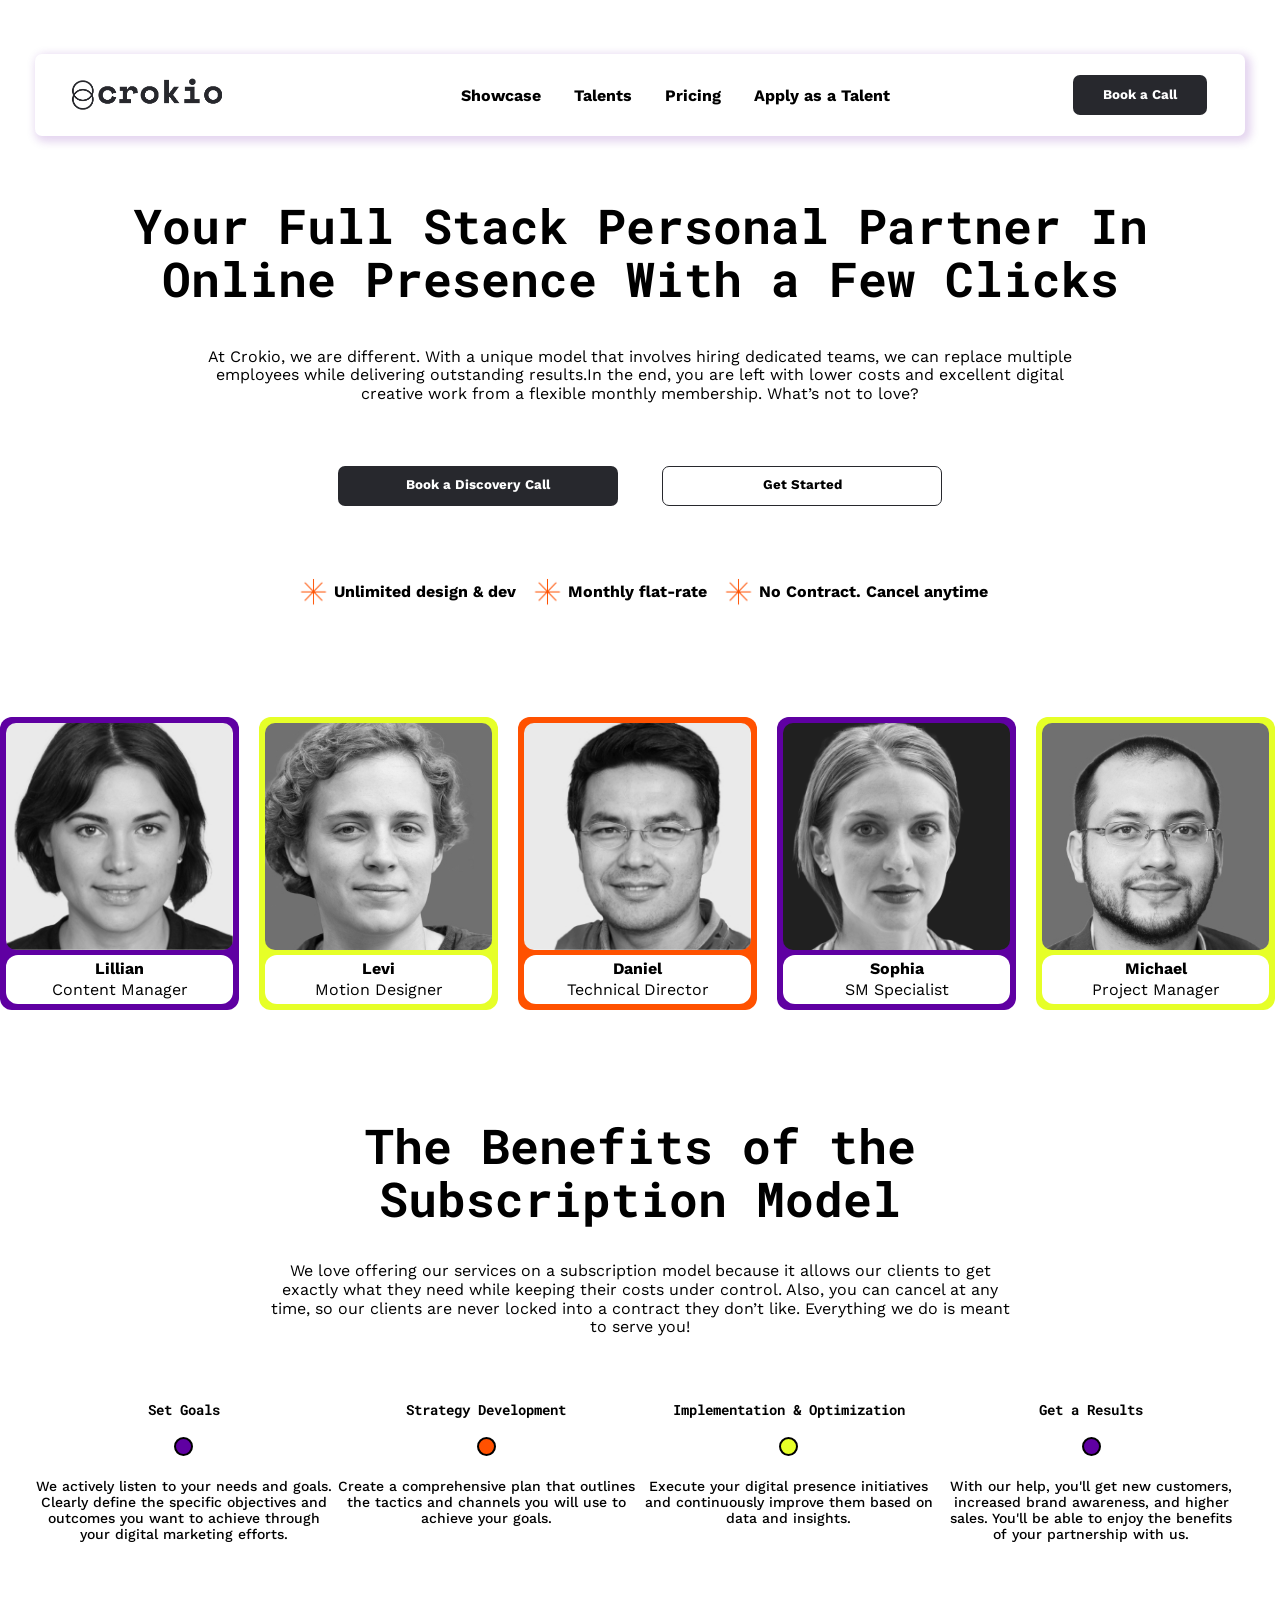
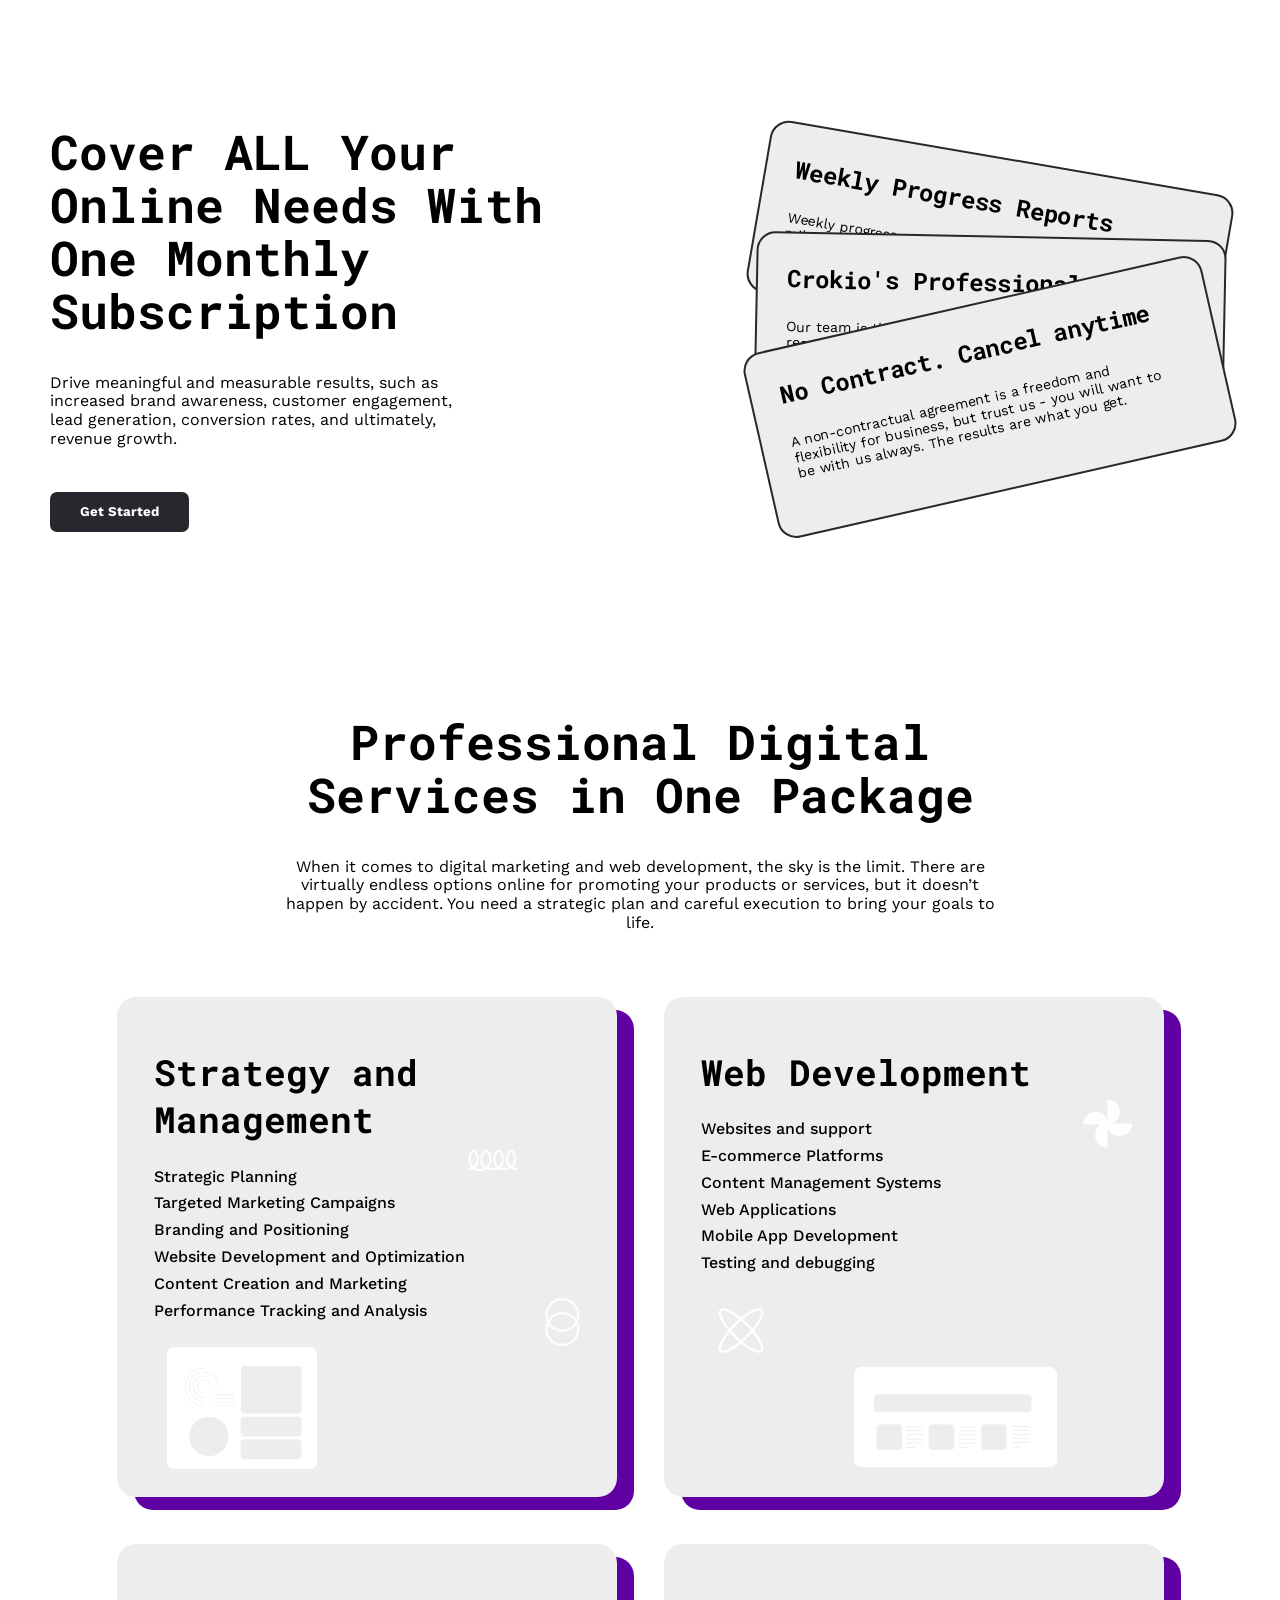
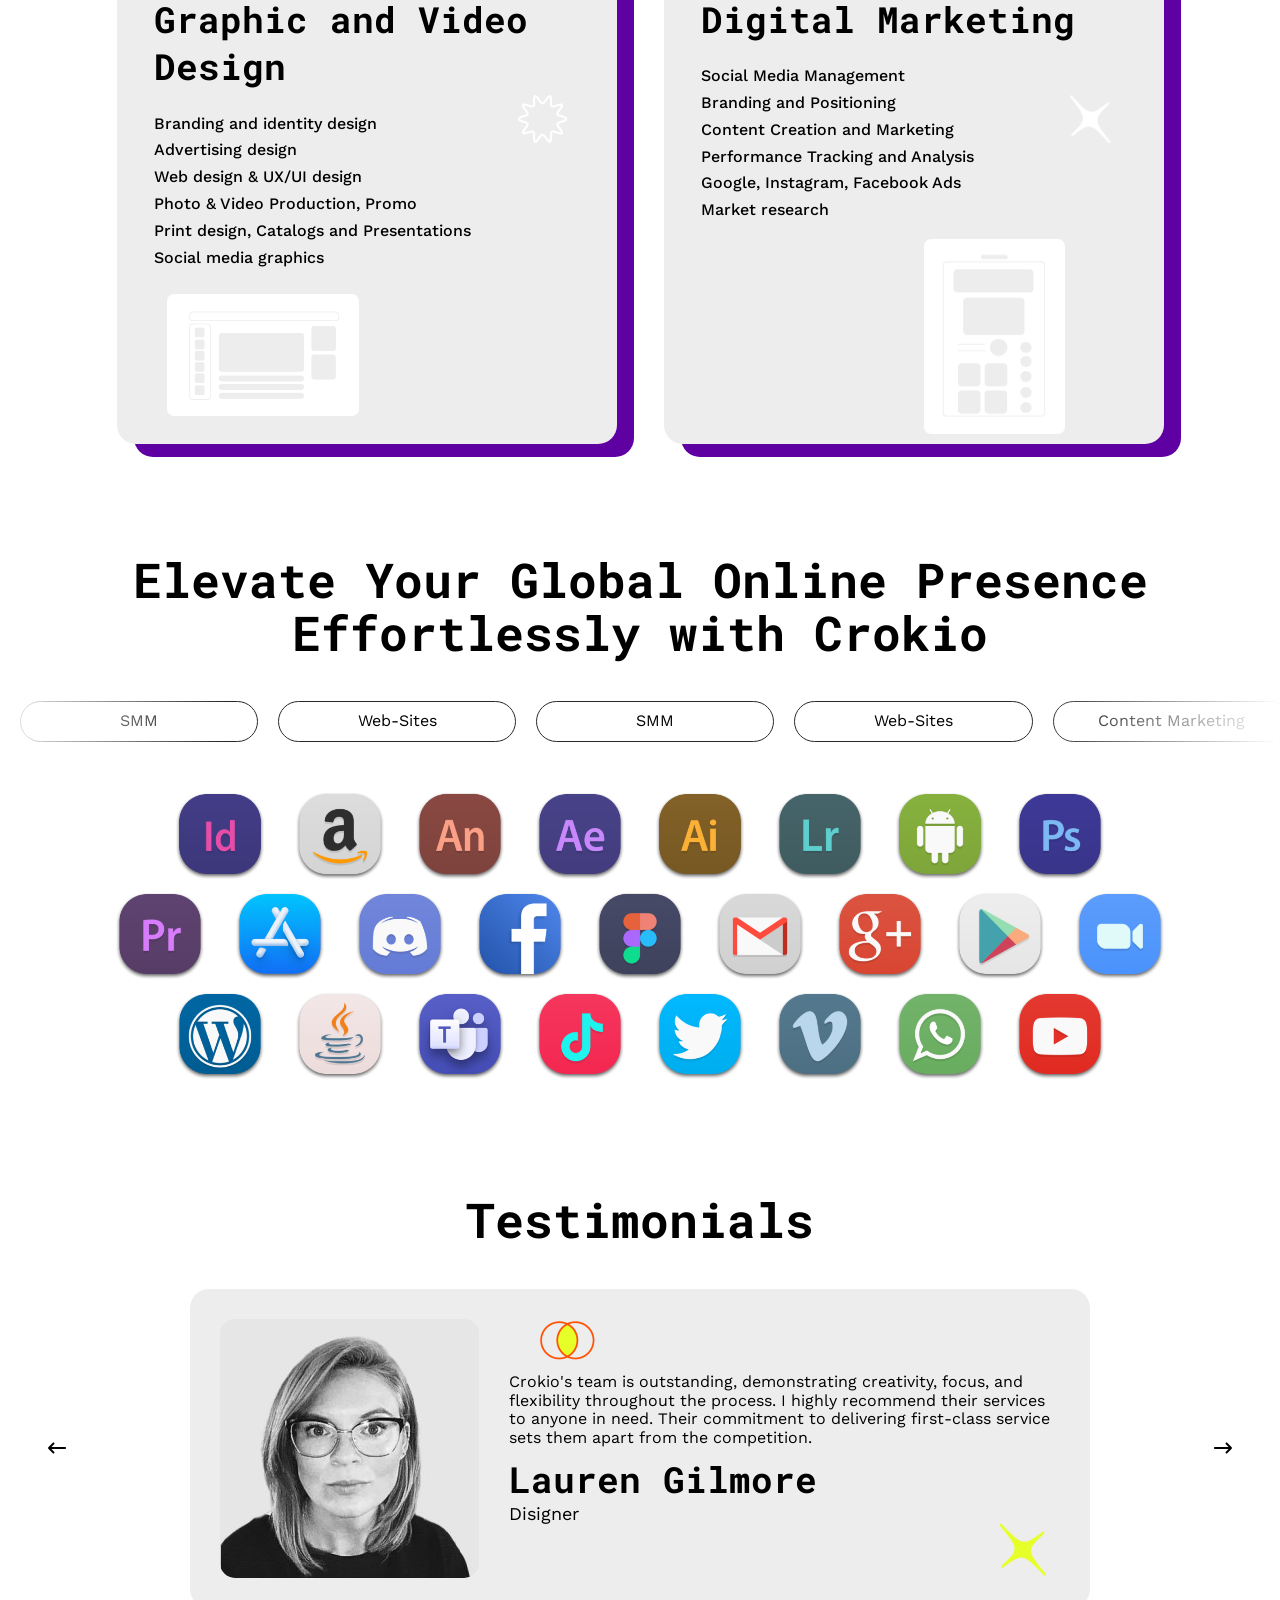
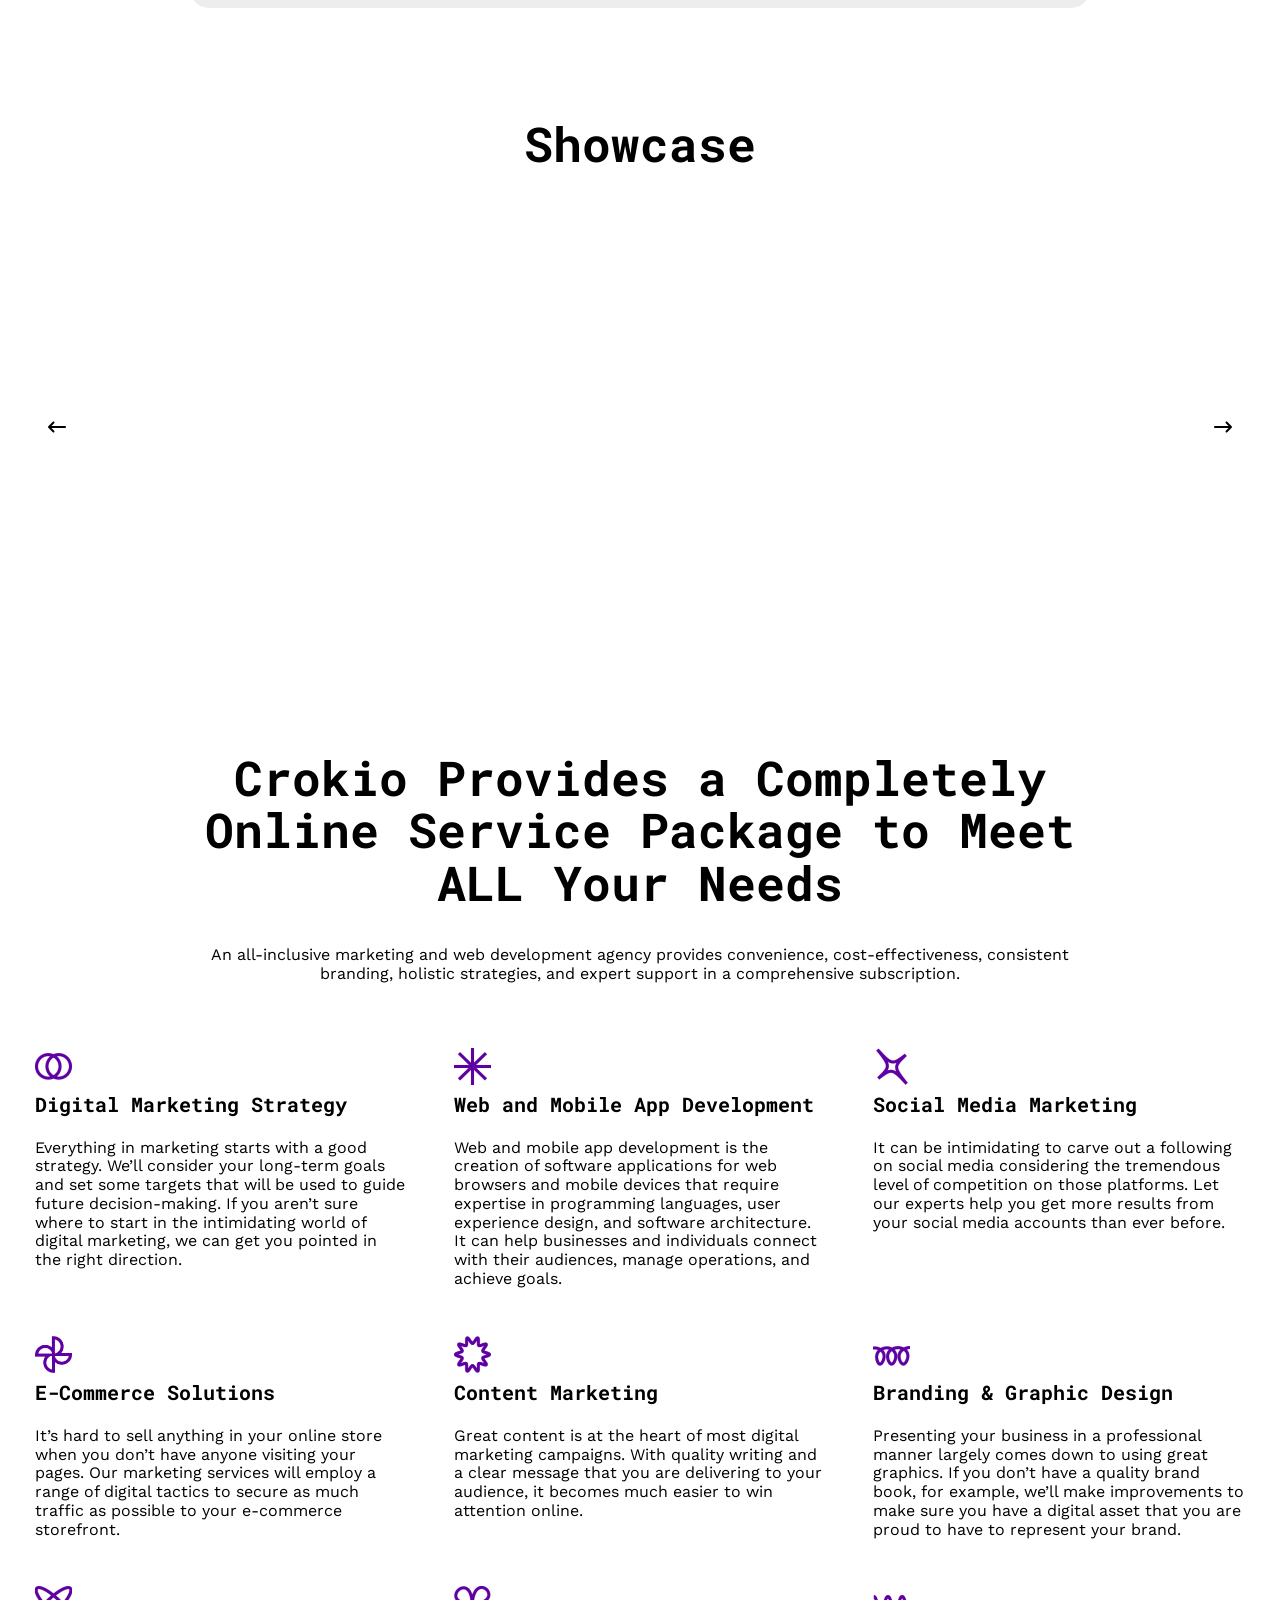
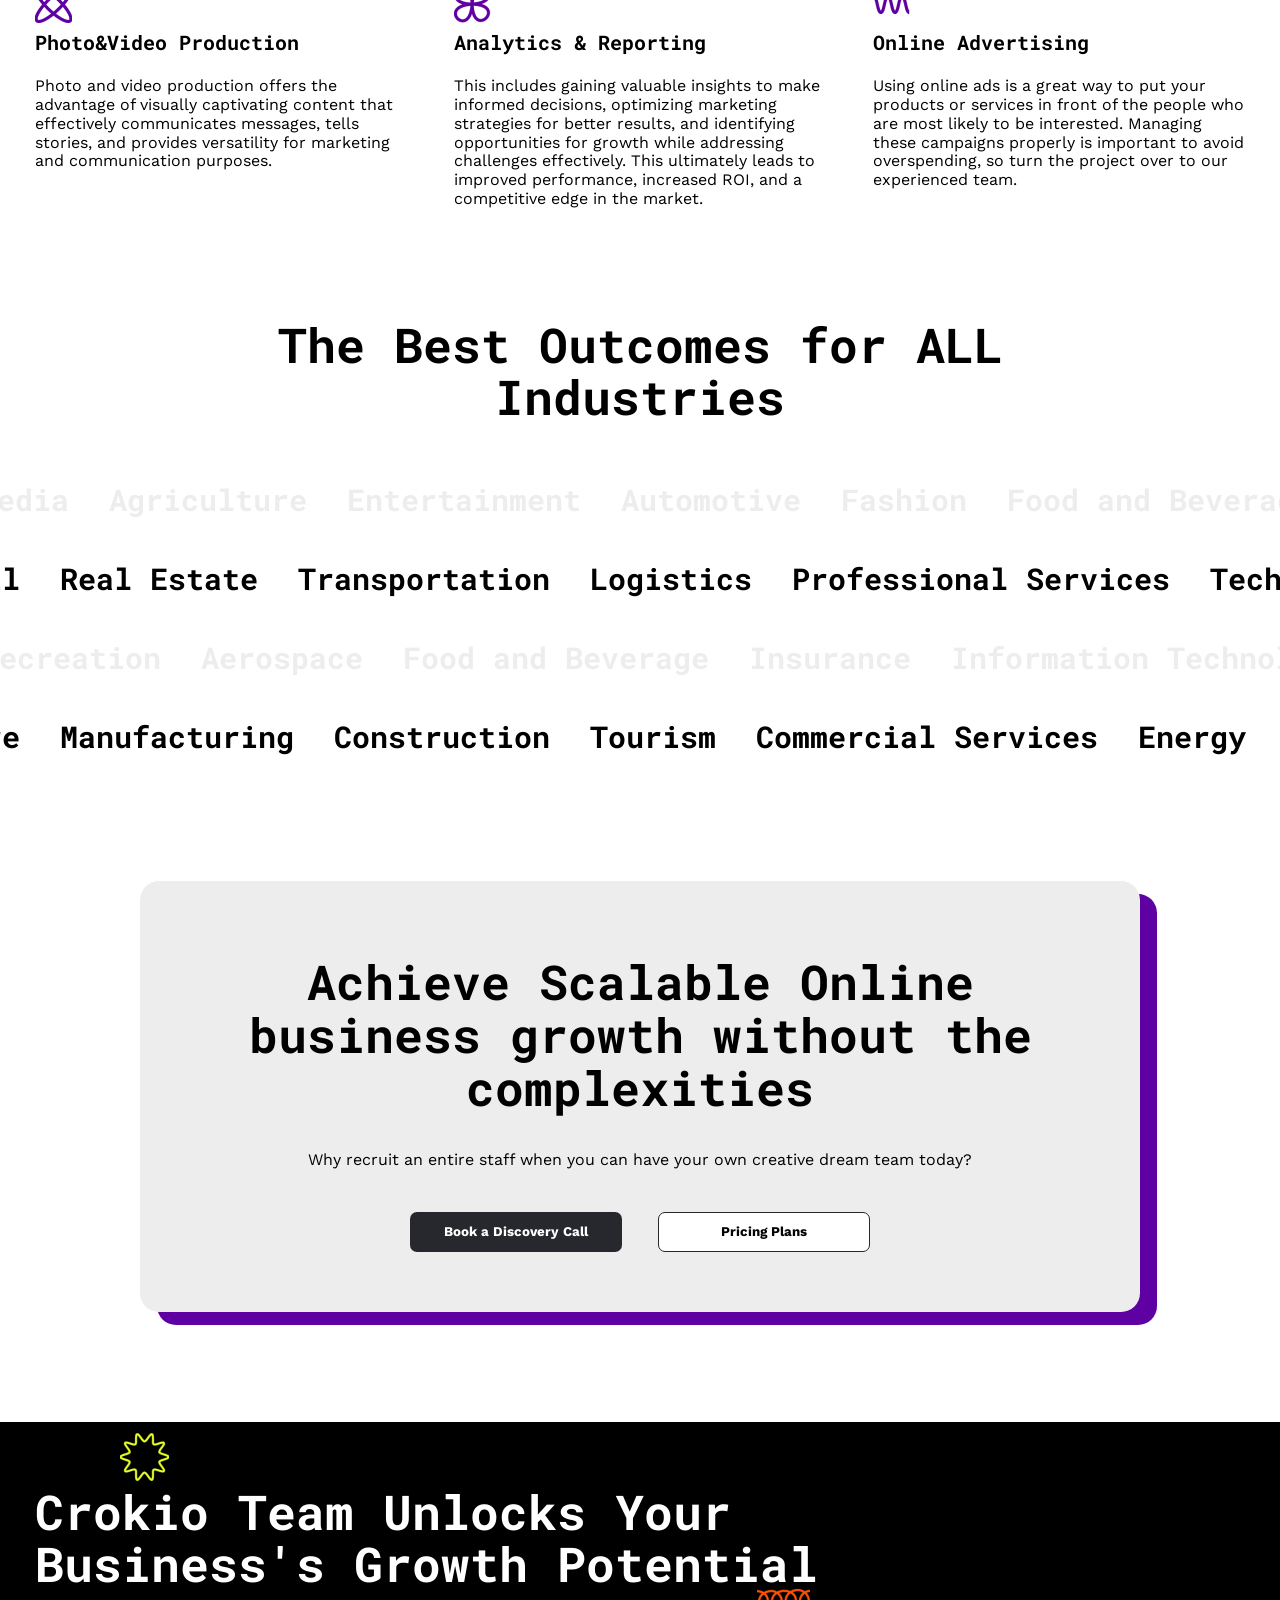
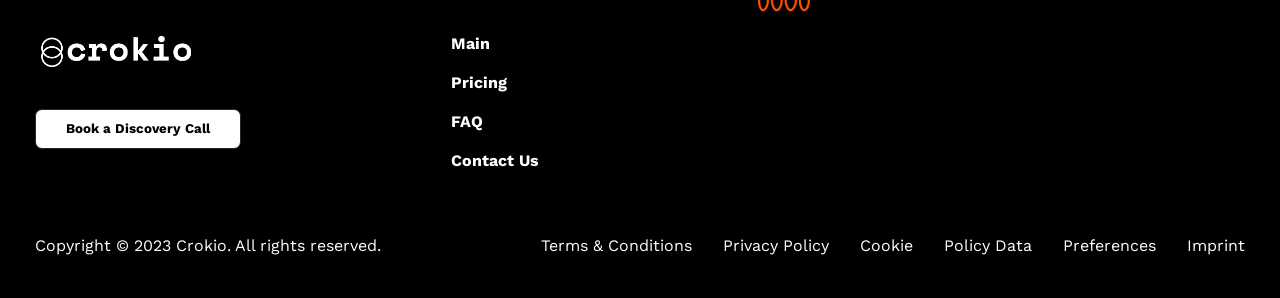
==== index.html @ dab6fd9b "Add files via upload" ====
<!DOCTYPE html>
<html lang="en">
<head>
    <meta charset="UTF-8">
    <meta http-equiv="X-UA-Compatible" content="IE=edge">
    <meta name="viewport" content="width=device-width, initial-scale=1.0">
    <link rel="preconnect" href="https://fonts.googleapis.com">
    <link rel="preconnect" href="https://fonts.gstatic.com" crossorigin>
    <link href="https://fonts.googleapis.com/css2?family=Roboto+Mono:wght@400;500;700&display=swap" rel="stylesheet">
    <link rel="preconnect" href="https://fonts.googleapis.com">
    <link rel="preconnect" href="https://fonts.gstatic.com" crossorigin>
    <link href="https://fonts.googleapis.com/css2?family=Work+Sans&display=swap" rel="stylesheet">
    <link rel="stylesheet" href="css/reset.css">
    <link rel="stylesheet" href="css/main.css">
    <title>Document</title>
</head>
<body>
    <div class="wrapper">
        <header class="header panel" data-color="white">
            <div class="header__top">
                <div class="container">
                    <div class="header__top-inner">
                        <a class="header__top-logo" xlink:href="/">
                            <div class="logo-first"><img src="images/logo.jpg" alt=""></div>
                            <div class="logo-second"><img src="images/logo2.jpg" alt=""></div>
                        </a>
                        <a class="burger"  href="#"><span></span></a>
                        <div class="header__nav">
                            <ul class="header__nav-list">
                                <li class="header__nav-item">
                                    <a class="header__nav-link" href="#">Showcase</a>
                                </li>
                                <li class="header__nav-item">
                                    <a class="header__nav-link" href="#">Talents</a>
                                </li>
                                <li class="header__nav-item">
                                    <a class="header__nav-link" href="#">Pricing</a>
                                </li>
                                <li class="header__nav-item">
                                    <a class="header__nav-link" href="#">Apply as a Talent</a>
                                </li>
                            </ul>
                            <button class="header__nav-button button">Book a Call</button>
                        </div>
                    </div>
                </div>
            </div>
            <div class="header__body">
                <div class="container">
                    <div class="header__body-inner">
                        <div class="header__heading">
                            <h1 class="header__heading-title">Your Full Stack Personal Partner In Online Presence With a Few Clicks</h1>
                            <p class="header__heading-text">At Crokio, we are different. With a unique model that involves hiring dedicated teams, we can replace multiple employees while delivering outstanding results.In the end, you are left with lower costs and excellent digital creative work from a flexible monthly membership. What’s not to love?</p>
                        </div>
                        <div class="header__btn">
                            <button class="header__btn-button button">Book a Discovery Call</button>
                            <button class="header__btn-btn btn">Get Started</button>
                        </div>
                        <div class="header__row">
                            <ul class="header__row-list">
                                <li class="header__row-item">
                                    <img src="images/header/star.png" alt="star">
                                    Unlimited design & dev
                                </li>
                                <li class="header__row-item">
                                    <img src="images/header/star.png" alt="star">
                                    Monthly flat-rate
                                </li>
                                <li class="header__row-item">
                                    <img src="images/header/star.png" alt="star">
                                    No Contract. Cancel anytime
                                </li>
                            </ul>
                        </div>
                    </div>
                </div>
            </div>
        </header>
        <main class="main">
            <section class="main__team panel" data-color="white">
                <div class="team__inner">
                    <div class="team__slider">
                        <div class="team__slaid purple">
                            <div class="team__image-box purple__img"> 
                                <div class="team__image">
                                    <img src="images/team/ann.jpg" alt="">
                                </div>
                                <div class="team__image-info purple__info">
                                    <p class="team__info-name">Lillian</p>
                                    <p class="team__info-dir">Content Manager</p>
                                </div>
                            </div>
                        </div>
                        <div class="team__slaid yellow">
                            <div class="team__image-box yellow__img"> 
                                <div class="team__image">
                                    <img src="images/team/quality.jpg" alt="">
                                </div>
                                <div class="team__image-info yellow__info">
                                    <p class="team__info-name">Levi</p>
                                    <p class="team__info-dir">Motion Designer</p>
                                </div>
                            </div>
                        </div>
                        <div class="team__slaid orange">
                            <div class="team__image-box orange__img"> 
                                <div class="team__image">
                                    <img src="images/team/and.jpg" alt="">
                                </div>
                                <div class="team__image-info">
                                    <p class="team__info-name">Daniel</p>
                                    <p class="team__info-dir">Technical Director</p>
                                </div>
                            </div>
                        </div>
                        <div class="team__slaid purple">
                            <div class="team__image-box purple__img"> 
                                <div class="team__image">
                                    <img src="images/team/sm.png" alt="">
                                </div>
                                <div class="team__image-info purple__info">
                                    <p class="team__info-name">Sophia</p>
                                    <p class="team__info-dir">SM Specialist</p>
                                </div>
                            </div>
                        </div>
                        <div class="team__slaid yellow">
                            <div class="team__image-box yellow__img"> 
                                <div class="team__image">
                                    <img src="images/team/proj.jpg" alt="">
                                </div>
                                <div class="team__image-info yellow__info">
                                    <p class="team__info-name">Michael</p>
                                    <p class="team__info-dir">Project Manager</p>
                                </div>
                            </div>
                        </div>
                        <div class="team__slaid orange">
                            <div class="team__image-box orange__img"> 
                                <div class="team__image">
                                    <img src="images/team/web.jpg" alt="">
                                </div>
                                <div class="team__image-info">
                                    <p class="team__info-name">Noah</p>
                                    <p class="team__info-dir">Web Developer</p>
                                </div>
                            </div>
                        </div>
                        <div class="team__slaid yellow">
                            <div class="team__image-box yellow__img"> 
                                <div class="team__image">
                                    <img src="images/team/grph.jpg" alt="">
                                </div>
                                <div class="team__image-info yellow__info">
                                    <p class="team__info-name">Lucie</p>
                                    <p class="team__info-dir">Graphic Designer</p>
                                </div>
                            </div>
                        </div>
                        <div class="team__slaid orange">
                            <div class="team__image-box orange__img"> 
                                <div class="team__image">
                                    <img src="images/team/ios.jpg" alt="">
                                </div>
                                <div class="team__image-info">
                                    <p class="team__info-name">Bai</p>
                                    <p class="team__info-dir">IOS Developer</p>
                                </div>
                            </div>
                        </div>
                        <div class="team__slaid purple">
                            <div class="team__image-box purple__img"> 
                                <div class="team__image">
                                    <img src="images/team/market.jpg" alt="">
                                </div>
                                <div class="team__image-info purple__info">
                                    <p class="team__info-name">Sarah</p>
                                    <p class="team__info-dir">Marketing Specialist</p>
                                </div>
                            </div>
                        </div>
                        <div class="team__slaid yellow">
                            <div class="team__image-box yellow__img"> 
                                <div class="team__image">
                                    <img src="images/team/dan.jpg" alt="">
                                </div>
                                <div class="team__image-info yellow__info">
                                    <p class="team__info-name">David</p>
                                    <p class="team__info-dir">Java Developer</p>
                                </div>
                            </div>
                        </div>
                        <div class="team__slaid purple">
                            <div class="team__image-box purple__img"> 
                                <div class="team__image">
                                    <img src="images/team/ann.jpg" alt="">
                                </div>
                                <div class="team__image-info purple__info">
                                    <p class="team__info-name">Lillian</p>
                                    <p class="team__info-dir">Content Manager</p>
                                </div>
                            </div>
                        </div>
                        <div class="team__slaid yellow">
                            <div class="team__image-box yellow__img"> 
                                <div class="team__image">
                                    <img src="images/team/quality.jpg" alt="">
                                </div>
                                <div class="team__image-info yellow__info">
                                    <p class="team__info-name">Levi</p>
                                    <p class="team__info-dir">Motion Designer</p>
                                </div>
                            </div>
                        </div>
                        <div class="team__slaid orange">
                            <div class="team__image-box orange__img"> 
                                <div class="team__image">
                                    <img src="images/team/and.jpg" alt="">
                                </div>
                                <div class="team__image-info">
                                    <p class="team__info-name">Daniel</p>
                                    <p class="team__info-dir">Technical Director</p>
                                </div>
                            </div>
                        </div>
                        <div class="team__slaid purple">
                            <div class="team__image-box purple__img"> 
                                <div class="team__image">
                                    <img src="images/team/sm.png" alt="">
                                </div>
                                <div class="team__image-info purple__info">
                                    <p class="team__info-name">Sophia</p>
                                    <p class="team__info-dir">SM Specialist</p>
                                </div>
                            </div>
                        </div>
                        <div class="team__slaid yellow">
                            <div class="team__image-box yellow__img"> 
                                <div class="team__image">
                                    <img src="images/team/proj.jpg" alt="">
                                </div>
                                <div class="team__image-info yellow__info">
                                    <p class="team__info-name">Michael</p>
                                    <p class="team__info-dir">Project Manager</p>
                                </div>
                            </div>
                        </div>
                        <div class="team__slaid orange">
                            <div class="team__image-box orange__img"> 
                                <div class="team__image">
                                    <img src="images/team/web.jpg" alt="">
                                </div>
                                <div class="team__image-info">
                                    <p class="team__info-name">Noah</p>
                                    <p class="team__info-dir">Web Developer</p>
                                </div>
                            </div>
                        </div>
                        <div class="team__slaid yellow">
                            <div class="team__image-box yellow__img"> 
                                <div class="team__image">
                                    <img src="images/team/grph.jpg" alt="">
                                </div>
                                <div class="team__image-info yellow__info">
                                    <p class="team__info-name">Lucie</p>
                                    <p class="team__info-dir">Graphic Designer</p>
                                </div>
                            </div>
                        </div>
                        <div class="team__slaid orange">
                            <div class="team__image-box orange__img"> 
                                <div class="team__image">
                                    <img src="images/team/ios.jpg" alt="">
                                </div>
                                <div class="team__image-info">
                                    <p class="team__info-name">Bai</p>
                                    <p class="team__info-dir">IOS Developer</p>
                                </div>
                            </div>
                        </div>
                        <div class="team__slaid purple">
                            <div class="team__image-box purple__img"> 
                                <div class="team__image">
                                    <img src="images/team/market.jpg" alt="">
                                </div>
                                <div class="team__image-info purple__info">
                                    <p class="team__info-name">Sarah</p>
                                    <p class="team__info-dir">Marketing Specialist</p>
                                </div>
                            </div>
                        </div>
                        <div class="team__slaid yellow">
                            <div class="team__image-box yellow__img"> 
                                <div class="team__image">
                                    <img src="images/team/dan.jpg" alt="">
                                </div>
                                <div class="team__image-info yellow__info">
                                    <p class="team__info-name">David</p>
                                    <p class="team__info-dir">Java Developer</p>
                                </div>
                            </div>
                        </div>
                    </div>
                </div>
            </section>
            <section class="main__progress panel" data-color="black">
                <div class="container">
                    <div class="service__heading">
                        <h1 class="service__heading-title text">The Benefits of the Subscription Model</h1>
                        <p class="service__heading-text text">We love offering our services on a subscription model because it allows our clients to get exactly what they need while keeping their costs under control. Also, you can cancel at any time, so our clients are never locked into a contract they don’t like. Everything we do is meant to serve you!</p>
                    </div>
                    <div class="progress__inner">
                        <div class="progress anim-items"></div>
                        <div class="circle__active-first anim-items">
                            <h2 class="circle__active-title">Set Goals</h2>
                            <div class="circle anim-items"></div>
                            <p class="circle__active-text">We actively listen to your needs and goals. Clearly define the specific objectives and outcomes you want to achieve through your digital marketing efforts.</p>
                        </div>
                        <div class="circle__active-second anim-items">
                            <h2 class="circle__active-title">Strategy Development</h2>
                            <div class="circle-sec anim-items"></div>
                            <p class="circle__active-text"> Create a comprehensive plan that outlines the tactics and channels you will use to achieve your goals.</p>
                        </div>
                        <div class="circle__active-three anim-items">
                            <h2 class="circle__active-title">Implementation & Optimization</h2>
                            <div class="circle-thr anim-items"></div>
                            <p class="circle__active-text">Execute your digital presence initiatives and continuously improve them based on data and insights.</p>
                        </div>
                        <div class="circle__active-four anim-items">
                            <h2 class="circle__active-title">Get a Results</h2>
                            <div class="circle-four anim-items"></div>
                            <p class="circle__active-text">With our help, you'll get new customers, increased brand awareness, and higher sales. You'll be able to enjoy the benefits of your partnership with us.</p>
                        </div>
                    </div>
                </div>
            </section>
            <section class="main__cover panel" data-color="white">
                <div class="container">
                    <div class="cover__inner">
                        <div class="cover__heading">
                            <h1 class="cover__heading-title">Cover ALL Your Online Needs With One Monthly Subscription</h1>
                            <p class="cover__heading-text">Drive meaningful and measurable results, such as increased brand awareness, customer engagement, lead generation, conversion rates, and ultimately, revenue growth.</p>
                            <button class="cover__heading-btn button">Get Started</button>
                        </div>
                        <div class="cover__row">
                            <ul class="cover__row-list">
                                <li class="cover__row-item anim-items">
                                    <div class="cover__item-img"></div>
                                    <h2 class="cover__item-head">Weekly Progress Reports</h2>
                                    <p class="cover__item-text">Weekly progress reports summarize accomplishments, tasks, milestones, and metrics.</p>
                                </li>
                                <li class="cover__row-items anim-items">
                                    <div class="cover__item-img"></div>
                                    <h2 class="cover__item-head">Crokio's Professional Team</h2>
                                    <p class="cover__item-text">Our team is the ability for businesses to delegate operational responsibilities and benefit from the expertise and efficiency of the managed team while focusing on core activities.</p>
                                </li>
                                <li class="cover__row-itemt anim-items">
                                    <div class="cover__item-img"></div>
                                    <h2 class="cover__item-head">No Contract. Cancel anytime</h2>
                                    <p class="cover__item-text">A non-contractual agreement is a freedom and flexibility for business, but trust us - you will want to be with us always. The results are what you get.</p>
                                </li>
                            </ul>
                        </div>
                    </div>
                </div>
            </section>
            <!-- <section class="main__offer">
                <div class="container">
                    <div class="offer__inner">
                        <div class="offer__heading">
                            <h1 class="offer__heading-title">We Offer Excellent Digital Service</h1>
                            <p class="offer__heading-text">Working with Crokio is the secret weapon you need in the digital battle. We’ll employ many different techniques to put your brand in front of the ideal audience. Choose our subscription packages to get the right services at the right price.</p>
                        </div>
                    </div>
                </div>
            </section> -->
            <section class="main__service panel" data-color="white">
                <div class="container">
                    <div class="service__inner">
                        <div class="service__heading">
                            <h1 class="service__heading-title">Professional Digital Services in One Package</h1>
                            <p class="service__heading-text">When it comes to digital marketing and web development, the sky is the limit. There are virtually endless options online for promoting your products or services, but it doesn’t happen by accident. You need a strategic plan and careful execution to bring your goals to life.</p>
                        </div>
                        <div class="service__grid">
                            <ul class="service__grid-list">
                                <li class="service__grid-item thr-grid anim-items">
                                    <div class="service__grid-iconst">
                                        <img src="images/servi/strat-icon.png" alt="">
                                    </div>
                                    <div class="service__grid-icost anim-items">
                                        <img src="images/servi/strat-ico.png" alt="">
                                    </div>  
                                    <div class="service__grid-iconstr">
                                        <img src="images/servi/strat-icon2.png" alt="">
                                    </div>
                                    <div class="service__grid-icostr anim-items">
                                        <img src="images/servi/strat-ico2.png" alt="">
                                    </div>  
                                    <div class="service__grid-humant anim-items">
                                        <img src="images/servi/strat-h.png" alt="">
                                    </div>
                                    <div class="service__grid-backs">
                                        <img src="images/servi/strat-no.jpg" alt="">
                                    </div>
                                    <div class="service__grid-back anim-items">
                                        <img src="images/servi/strat.jpg" alt="">
                                    </div>
                                        <h2 class="service__item-head">Strategy and Management</h2>
                                        <p class="service__item-text">Strategic Planning</p>
                                        <p class="service__item-text">Targeted Marketing Campaigns</p>
                                        <p class="service__item-text">Branding and Positioning</p>
                                        <p class="service__item-text">Website Development and Optimization</p>
                                        <p class="service__item-text">Content Creation and Marketing</p>
                                        <p class="service__item-text">Performance Tracking and Analysis</p>
                                </li>
                                <li class="service__grid-item first-grid anim-items">
                                    <div class="service__grid-icon">
                                        <img src="images/servi/web-icon.png" alt="">
                                    </div>
                                    <div class="service__grid-ico anim-items">
                                        <img src="images/servi/web-ico.png" alt="">
                                    </div>
                                    <div class="service__grid-icont">
                                        <img src="images/servi/web-icont.png" alt="">
                                    </div>
                                    <div class="service__grid-icot anim-items">
                                        <img src="images/servi/web-icot.png" alt="">
                                    </div>
                                    <div class="service__grid-human anim-items">
                                        <img src="images/servi/web-h.png" alt="">
                                    </div>
                                    <div class="service__grid-backgrs">
                                        <img src="images/servi/web-no.jpg" alt="">
                                    </div>
                                    <div class="service__grid-backgr anim-items">
                                        <img src="images/servi/web.jpg" alt="">
                                    </div>
                                    <h2 class="service__item-head">Web Development</h2>
                                    <p class="service__item-text">Websites and support</p>
                                    <p class="service__item-text">E-commerce Platforms</p>
                                    <p class="service__item-text">Content Management Systems</p>
                                    <p class="service__item-text">Web Applications</p>
                                    <p class="service__item-text">Mobile App Development</p>
                                    <p class="service__item-text">Testing and debugging</p>
                                </li>
                                <li class="service__grid-item four-grid anim-items">
                                    <div class="service__grid-icons">
                                        <img src="images/servi/vid-icon.png" alt="">
                                    </div>
                                    <div class="service__grid-icos anim-items">
                                        <img src="images/servi/vid-ico.png" alt="">
                                    </div>
                                    <div class="service__grid-humanf anim-items">
                                        <img src="images/servi/vid-h.png" alt="">
                                    </div>
                                    <div class="service__grid-backks">
                                        <img src="images/servi/vid-no.jpg" alt="">
                                    </div>
                                    <div class="service__grid-backk anim-items">
                                        <img src="images/servi/vid.jpg" alt="">
                                    </div>
                                        <h2 class="service__item-head">Graphic and Video Design</h2>
                                        <p class="service__item-text">Branding and identity design</p>
                                        <p class="service__item-text">Advertising design</p>
                                        <p class="service__item-text">Web design & UX/UI design</p>
                                        <p class="service__item-text">Photo & Video Production, Promo</p>
                                        <p class="service__item-text">Print design, Catalogs and Presentations</p>
                                        <p class="service__item-text">Social media graphics</p>
                                </li>
                                <li class="service__grid-item second-grid anim-items">
                                    <div class="service__grid-iconf">
                                        <img src="images/servi/dig-icon.png" alt="">
                                    </div>
                                    <div class="service__grid-icof anim-items">
                                        <img src="images/servi/dig-ico.png" alt="">
                                    </div>                           
                                    <div class="service__grid-humans anim-items">
                                        <img src="images/servi/deg-h.png" alt="">
                                    </div>
                                    <div class="service__grid-backgraunds">
                                        <img src="images/servi/dig-no.jpg" alt="">
                                    </div>
                                    <div class="service__grid-backgraund anim-items">
                                        <img src="images/servi/dig.jpg" alt="">
                                    </div>
                                        <h2 class="service__item-head">Digital Marketing</h2>
                                        <p class="service__item-text">Social Media Management</p>
                                        <p class="service__item-text">Branding and Positioning</p>
                                        <p class="service__item-text">Content Creation and Marketing</p>
                                        <p class="service__item-text">Performance Tracking and Analysis</p>
                                        <p class="service__item-text">Google, Instagram, Facebook Ads</p>
                                        <p class="service__item-text">Market research</p>
                                </li>
                            </ul>
                        </div>
                    </div>
                </div>
            </section>
            <section class="main__build panel" data-color="black">
                <div class="build__inner">
                    <div class="container">
                        <div class="build__heading">
                            <h1 class="build__heading-title">Elevate Your Global Online Presence Effortlessly with Crokio</h1>
                        </div>
                    </div>
                    <div class="build__box">
                        <ul class="build__scroll">
                            <li class="build__scroll-item">
                                <p>SMM</p>
                            </li>
                            <li class="build__scroll-item">
                                <p>Web-Sites</p>
                            </li>
                            <li class="build__scroll-item">
                                <p>SMM</p>
                            </li>
                            <li class="build__scroll-item">
                                <p>Web-Sites</p>
                            </li>
                            <li class="build__scroll-item">
                                <p>Content Marketing</p>
                            </li>
                            <li class="build__scroll-item">
                                <p>Graphic Design</p>
                            </li>
                            <li class="build__scroll-item">
                                <p>App Development</p>
                            </li>
                            <li class="build__scroll-item">
                                <p>Catalogs</p>
                            </li>
                            <li class="build__scroll-item">
                                <p>Branding</p>
                            </li>
                            <li class="build__scroll-item">
                                <p>Google Advirtising</p>
                            </li>
                            <li class="build__scroll-item">
                                <p>E-commerce Stores</p>
                            </li>
                            <li class="build__scroll-item">
                                <p>SMM</p>
                            </li>
                            <li class="build__scroll-item">
                                <p>Web-Sites</p>
                            </li>
                            <li class="build__scroll-item">
                                <p>Content Marketing</p>
                            </li>
                            <li class="build__scroll-item">
                                <p>Graphic Design</p>
                            </li>
                            <li class="build__scroll-item">
                                <p>Google Advirtising</p>
                            </li>
                            <li class="build__scroll-item">
                                <p>E-commerce Stores</p>
                            </li>
                            <li class="build__scroll-item">
                                <p>SMM</p>
                            </li>
                            <li class="build__scroll-item">
                                <p>Web-Sites</p>
                            </li>
                            <li class="build__scroll-item">
                                <p>Content Marketing</p>
                            </li>
                            <li class="build__scroll-item">
                                <p>Graphic Design</p>
                            </li>
                        </ul>
                    </div>
                    <div class="container">
                        <div class="build__grid">
                            <ul class="build__grid-list build-first anim-items">
                                <li class="build__grid-item">
                                    <img src="images/build/adobe.png" alt="">
                                </li>
                                <li class="build__grid-item">
                                    <img src="images/build/amaz.png" alt="">
                                </li>
                                <li class="build__grid-item">
                                    <img src="images/build/aanim.png" alt="">
                                </li>
                                <li class="build__grid-item">
                                    <img src="images/build/aeff.png" alt="">
                                </li>
                                <li class="build__grid-item">
                                    <img src="images/build/aill.png" alt="">
                                </li>
                                <li class="build__grid-item">
                                    <img src="images/build/ali.png" alt="">
                                </li>
                                <li class="build__grid-item">
                                    <img src="images/build/andr.png" alt="">
                                </li>
                                <li class="build__grid-item">
                                    <img src="images/build/aph.png" alt="">
                                </li>
                            </ul>
                            <ul class="build__grid- build-second anim-items">
                                <li class="build__grid-item">
                                    <img src="images/build/apr.png" alt="">
                                </li>
                                <li class="build__grid-item">
                                    <img src="images/build/astore.png" alt="">
                                </li>
                                <li class="build__grid-item">
                                    <img src="images/build/dis.png" alt="">
                                </li>
                                <li class="build__grid-item">
                                    <img src="images/build/fb.png" alt="">
                                </li>
                                <li class="build__grid-item">
                                    <img src="images/build/fig.png" alt="">
                                </li>
                                <li class="build__grid-item">
                                    <img src="images/build/gm.png" alt="">
                                </li>
                                <li class="build__grid-item">
                                    <img src="images/build/gpl.png" alt="">
                                </li>
                                <li class="build__grid-item">
                                    <img src="images/build/gplus.png" alt="">
                                </li>
                                <li class="build__grid-item">
                                    <img src="images/build/z.png" alt="">
                                </li>
                            </ul>
                            <ul class="build__grid-list build-three anim-items">
                                <li class="build__grid-item">
                                    <img src="images/build/wp.png" alt="">
                                </li>
                                <li class="build__grid-item">
                                    <img src="images/build/java.png" alt="">
                                </li>
                                <li class="build__grid-item">
                                    <img src="images/build/teams.png" alt="">
                                </li>
                                <li class="build__grid-item">
                                    <img src="images/build/tt.png" alt="">
                                </li>
                                <li class="build__grid-item">
                                    <img src="images/build/tw.png" alt="">
                                </li>
                                <li class="build__grid-item">
                                    <img src="images/build/v.png" alt="">
                                </li>
                                <li class="build__grid-item">
                                    <img src="images/build/whats.png" alt="">
                                </li>
                                <li class="build__grid-item">
                                    <img src="images/build/yt.png" alt="">
                                </li>
                            </ul>
                        </div>
                    </div>
                </div>
            </section>
            <section class="main__testimonials panel" data-color="white">
                <div class="container">
                    <div class="testimonials__inner">
                        <div class="testimonials__heading">
                            <h1 class="testimonials__heading-title">Testimonials</h1>
                        </div>
                        <div class="testimonials__slider-wrapper">
                                <button class="testimonials__slider-arrows testimonials__slider-prev">
                                    <svg width="24" height="24" viewBox="0 0 24 24" xmlns="http://www.w3.org/2000/svg">
                                    <path fill-rule="evenodd" clip-rule="evenodd"
                                        d="M9.20711 17.2071C8.81658 17.5976 8.18342 17.5976 7.79289 17.2071L3.29289 12.7071C2.90237 12.3166 2.90237 11.6834 3.29289 11.2929L7.79289 6.79289C8.18342 6.40237 8.81658 6.40237 9.20711 6.79289C9.59763 7.18342 9.59763 7.81658 9.20711 8.20711L6.41421 11L20 11C20.5523 11 21 11.4477 21 12C21 12.5523 20.5523 13 20 13L6.41421 13L9.20711 15.7929C9.59763 16.1834 9.59763 16.8166 9.20711 17.2071Z"/>
                                    </svg>
                                </button>
                                <button class="testimonials__slider-arrow testimonials__slider-next">
                                    <svg width="24" height="24" viewBox="0 0 24 24" xmlns="http://www.w3.org/2000/svg">
                                    <path fill-rule="evenodd" clip-rule="evenodd"
                                        d="M14.7929 6.79289C15.1834 6.40237 15.8166 6.40237 16.2071 6.79289L20.7071 11.2929C21.0976 11.6834 21.0976 12.3166 20.7071 12.7071L16.2071 17.2071C15.8166 17.5976 15.1834 17.5976 14.7929 17.2071C14.4024 16.8166 14.4024 16.1834 14.7929 15.7929L17.5858 13H4C3.44772 13 3 12.5523 3 12C3 11.4477 3.44772 11 4 11H17.5858L14.7929 8.20711C14.4024 7.81658 14.4024 7.18342 14.7929 6.79289Z"/>
                                    </svg>
                                </button>
                            <div class="testimonials__slider">
                                <div class="testimonials__slide">
                                    <img src="images/slider.png" alt="" class="img-first">
                                    <img src="images/slider2.png" alt="" class="img-second">
                                    <div class="testimonials__slide-inner">
                                        <div class="testimonials__user-photo">
                                            <img src="images/user1.jpg" alt="">
                                        </div>
                                        <div class="testimonials__content">
                                            <blockquote class="testimonials__content-quote">
                                                <p>Crokio's team is outstanding, demonstrating creativity, focus, and flexibility throughout the process. I highly recommend their services to anyone in need. Their commitment to delivering first-class service sets them apart from the competition.</p>
                                            </blockquote>
                                            <div class="testimonials__user">
                                                <h2 class="testimonials__user-name">Lauren Gilmore</h2>
                                                <p class="testimonials__user-dir">Disigner</p>
                                            </div>
                                        </div>
                                    </div>
                                </div>
                                <div class="testimonials__slide">
                                    <img src="images/slider.png" alt="" class="img-first">
                                    <img src="images/slider2.png" alt="" class="img-second">
                                    <div class="testimonials__slide-inner">
                                        <div class="testimonials__user-photo">
                                            <img src="images/user1.jpg" alt="">
                                        </div>
                                        <div class="testimonials__content">
                                            <blockquote class="testimonials__content-quote">
                                                <p>Crokio's team is outstanding, demonstrating creativity, focus, and flexibility throughout the process. I highly recommend their services to anyone in need. Their commitment to delivering first-class service sets them apart from the competition.</p>
                                            </blockquote>
                                            <div class="testimonials__user">
                                                <h2 class="testimonials__user-name">Lauren Gilmore</h2>
                                                <p class="testimonials__user-dir">Disigner</p>
                                            </div>
                                        </div>
                                    </div>
                                </div>
                                <div class="testimonials__slide">
                                    <img src="images/slider.png" alt="" class="img-first">
                                    <img src="images/slider2.png" alt="" class="img-second">
                                    <div class="testimonials__slide-inner">
                                        <div class="testimonials__user-photo">
                                            <img src="images/user1.jpg" alt="">
                                        </div>
                                        <div class="testimonials__content">
                                            <blockquote class="testimonials__content-quote">
                                                <p>Crokio's team is outstanding, demonstrating creativity, focus, and flexibility throughout the process. I highly recommend their services to anyone in need. Their commitment to delivering first-class service sets them apart from the competition.</p>
                                            </blockquote>
                                            <div class="testimonials__user">
                                                <h2 class="testimonials__user-name">Lauren Gilmore</h2>
                                                <p class="testimonials__user-dir">Disigner</p>
                                            </div>
                                        </div>
                                    </div>
                                </div>
                                <div class="testimonials__slide">
                                    <img src="images/slider.png" alt="" class="img-first">
                                    <img src="images/slider2.png" alt="" class="img-second">
                                    <div class="testimonials__slide-inner">
                                        <div class="testimonials__user-photo">
                                            <img src="images/user1.jpg" alt="">
                                        </div>
                                        <div class="testimonials__content">
                                            <blockquote class="testimonials__content-quote">
                                                <p>Crokio's team is outstanding, demonstrating creativity, focus, and flexibility throughout the process. I highly recommend their services to anyone in need. Their commitment to delivering first-class service sets them apart from the competition.</p>
                                            </blockquote>
                                            <div class="testimonials__user">
                                                <h2 class="testimonials__user-name">Lauren Gilmore</h2>
                                                <p class="testimonials__user-dir">Disigner</p>
                                            </div>
                                        </div>
                                    </div>
                                </div>
                                <div class="testimonials__slide">
                                    <img src="images/slider.png" alt="" class="img-first">
                                    <img src="images/slider2.png" alt="" class="img-second">
                                    <div class="testimonials__slide-inner">
                                        <div class="testimonials__user-photo">
                                            <img src="images/user1.jpg" alt="">
                                        </div>
                                        <div class="testimonials__content">
                                            <blockquote class="testimonials__content-quote">
                                                <p>Crokio's team is outstanding, demonstrating creativity, focus, and flexibility throughout the process. I highly recommend their services to anyone in need. Their commitment to delivering first-class service sets them apart from the competition.</p>
                                            </blockquote>
                                            <div class="testimonials__user">
                                                <h2 class="testimonials__user-name">Lauren Gilmore</h2>
                                                <p class="testimonials__user-dir">Disigner</p>
                                            </div>
                                        </div>
                                    </div>
                                </div>
                                <div class="testimonials__slide">
                                    <img src="images/slider.png" alt="" class="img-first">
                                    <img src="images/slider2.png" alt="" class="img-second">
                                    <div class="testimonials__slide-inner">
                                        <div class="testimonials__user-photo">
                                            <img src="images/user1.jpg" alt="">
                                        </div>
                                        <div class="testimonials__content">
                                            <blockquote class="testimonials__content-quote">
                                                <p>Crokio's team is outstanding, demonstrating creativity, focus, and flexibility throughout the process. I highly recommend their services to anyone in need. Their commitment to delivering first-class service sets them apart from the competition.</p>
                                            </blockquote>
                                            <div class="testimonials__user">
                                                <h2 class="testimonials__user-name">Lauren Gilmore</h2>
                                                <p class="testimonials__user-dir">Disigner</p>
                                            </div>
                                        </div>
                                    </div>
                                </div>
                            </div>
                        </div>
                    </div>
                </div>
            </section>
            <section class="main__case panel" data-color="white">
                <div class="container">
                    <div class="case__inner">
                        <div class="case__heading">
                            <h1 class="case__heading-title">Showcase</h1>
                        </div>
                        <div class="case__slider-wrapper">
                            <button class="case__slider-arrows case__slider-prev">
                                <svg width="24" height="24" viewBox="0 0 24 24" xmlns="http://www.w3.org/2000/svg">
                                <path fill-rule="evenodd" clip-rule="evenodd"
                                    d="M9.20711 17.2071C8.81658 17.5976 8.18342 17.5976 7.79289 17.2071L3.29289 12.7071C2.90237 12.3166 2.90237 11.6834 3.29289 11.2929L7.79289 6.79289C8.18342 6.40237 8.81658 6.40237 9.20711 6.79289C9.59763 7.18342 9.59763 7.81658 9.20711 8.20711L6.41421 11L20 11C20.5523 11 21 11.4477 21 12C21 12.5523 20.5523 13 20 13L6.41421 13L9.20711 15.7929C9.59763 16.1834 9.59763 16.8166 9.20711 17.2071Z"/>
                                </svg>
                            </button>
                            <button class="case__slider-arrow case__slider-next">
                                <svg width="24" height="24" viewBox="0 0 24 24" xmlns="http://www.w3.org/2000/svg">
                                <path fill-rule="evenodd" clip-rule="evenodd"
                                    d="M14.7929 6.79289C15.1834 6.40237 15.8166 6.40237 16.2071 6.79289L20.7071 11.2929C21.0976 11.6834 21.0976 12.3166 20.7071 12.7071L16.2071 17.2071C15.8166 17.5976 15.1834 17.5976 14.7929 17.2071C14.4024 16.8166 14.4024 16.1834 14.7929 15.7929L17.5858 13H4C3.44772 13 3 12.5523 3 12C3 11.4477 3.44772 11 4 11H17.5858L14.7929 8.20711C14.4024 7.81658 14.4024 7.18342 14.7929 6.79289Z"/>
                                </svg>
                            </button>
                            <div class="case__slider">
                                <div class="case__slide">
                                    <div class="case__slide-photo">
                                        <img src="images/case/case1.jpg" alt="">
                                    </div>
                                </div>
                                <div class="case__slide">
                                    <div class="case__slide-photo">
                                        <img src="images/case/case2.jpg" alt="">
                                    </div>
                                </div>
                                <div class="case__slide">
                                    <div class="case__slide-photo">
                                        <img src="images/case/case3.jpg" alt="">
                                    </div>
                                </div>
                                <div class="case__slide">
                                    <div class="case__slide-photo">
                                        <img src="images/case/case4.jpg" alt="">
                                    </div>
                                </div>
                                <div class="case__slide">
                                    <div class="case__slide-photo">
                                        <img src="images/case/case2.jpg" alt="">
                                    </div>
                                </div>
                                <div class="case__slide">
                                    <div class="case__slide-photo">
                                        <img src="images/case/case3.jpg" alt="">
                                    </div>
                                </div>
                                <div class="case__slide">
                                    <div class="case__slide-photo">
                                        <img src="images/case/case2.jpg" alt="">
                                    </div>
                                </div>
                                <div class="case__slide">
                                    <div class="case__slide-photo">
                                        <img src="images/case/case1.jpg" alt="">
                                    </div>
                                </div>
                            </div>
                        </div>
                    </div>
                </div>
            </section>
            <section class="main__crokio panel" data-color="white">
                <div class="container">
                    <div class="crokio__inner">
                        <div class="crokio__heading">
                            <h1 class="crokio__heading-title">Crokio Provides a Completely Online Service Package to Meet ALL Your Needs</h1>
                            <p class="crokio__heading-text">An all-inclusive marketing and web development agency provides convenience, cost-effectiveness, consistent branding, holistic strategies, and expert support in a comprehensive subscription.</p>
                        </div>
                        <div class="crokio__grid">
                            <ul class="crokio__grid-list">
                                <li class="crokio__grid-item">
                                    <div class="crokio__grid-img">
                                        <img src="images/ico/1.png" alt="">
                                    </div>
                                    <h2>Digital Marketing Strategy</h2>
                                    <p>Everything in marketing starts with a good strategy. We’ll consider your long-term goals and set some targets that will be used to guide future decision-making. If you aren’t sure where to start in the intimidating world of digital marketing, we can get you pointed in the right direction.</p>
                                </li>
                                <li class="crokio__grid-item">
                                    <div class="crokio__grid-img">
                                        <img src="images/ico/2.png" alt="">
                                    </div>
                                    <h2>Web and Mobile App Development</h2>
                                    <p>Web and mobile app development is the creation of software applications for web browsers and mobile devices that require expertise in programming languages, user experience design, and software architecture. It can help businesses and individuals connect with their audiences, manage operations, and achieve goals.</p>
                                </li>
                                <li class="crokio__grid-item">
                                    <div class="crokio__grid-img">
                                        <img src="images/ico/3.png" alt="">
                                    </div>
                                    <h2>Social Media Marketing</h2>
                                    <p>It can be intimidating to carve out a following on social media considering the tremendous level of competition on those platforms. Let our experts help you get more results from your social media accounts than ever before.</p>
                                </li>
                                <li class="crokio__grid-item">
                                    <div class="crokio__grid-img">
                                        <img src="images/ico/4.png" alt="">
                                    </div>
                                    <h2>E-Commerce Solutions</h2>
                                    <p>It’s hard to sell anything in your online store when you don’t have anyone visiting your pages. Our marketing services will employ a range of digital tactics to secure as much traffic as possible to your e-commerce storefront.</p>
                                </li>
                                <li class="crokio__grid-item">
                                    <div class="crokio__grid-img">
                                        <img src="images/ico/5.png" alt="">                                       
                                    </div>
                                    <h2>Content Marketing</h2>
                                    <p>Great content is at the heart of most digital marketing campaigns. With quality writing and a clear message that you are delivering to your audience, it becomes much easier to win attention online.</p>
                                </li>
                                <li class="crokio__grid-item">
                                    <div class="crokio__grid-img">
                                        <img src="images/ico/6.png" alt="">
                                    </div>
                                    <h2>Branding & Graphic Design</h2>
                                    <p>Presenting your business in a professional manner largely comes down to using great graphics. If you don’t have a quality brand book, for example, we’ll make improvements to make sure you have a digital asset that you are proud to have to represent your brand.</p>
                                </li>
                                <li class="crokio__grid-item">
                                    <div class="crokio__grid-img">
                                        <img src="images/ico/7.png" alt="">
                                    </div>
                                    <h2>Photo&Video Production</h2>
                                    <p>Photo and video production offers the advantage of visually captivating content that effectively communicates messages, tells stories, and provides versatility for marketing and communication purposes.</p>
                                </li>
                                <li class="crokio__grid-item">
                                    <div class="crokio__grid-img">
                                        <img src="images/ico/8.png" alt="">
                                    </div>
                                    <h2>Analytics & Reporting</h2>
                                    <p>This includes gaining valuable insights to make informed decisions, optimizing marketing strategies for better results, and identifying opportunities for growth while addressing challenges effectively. This ultimately leads to improved performance, increased ROI, and a competitive edge in the market.</p>
                                </li>
                                <li class="crokio__grid-item">
                                    <div class="crokio__grid-img">
                                        <img src="images/ico/9.png" alt="">
                                    </div>
                                    <h2>Online Advertising</h2>
                                    <p>Using online ads is a great way to put your products or services in front of the people who are most likely to be interested. Managing these campaigns properly is important to avoid overspending, so turn the project over to our experienced team.</p>
                                </li>
                            </ul>
                        </div>
                    </div>
                </div>
            </section>
            <section class="main__outcomes panel" data-color="white">
                <div class="container">
                    <div class="outcomes__inner">
                        <div class="outcomes__heading">
                            <h1 class="outcomes__heading-title">The Best Outcomes for ALL Industries</h1>
                        </div>
                    </div>
                </div>
                <ul class="qoutcomes__scrolls">
                    <li class="qoutcomes__scrolls-item">
                        <p>Agriculture</p>
                    </li>
                    <li class="qoutcomes__scrolls-item">
                        <p>Entertainment</p>
                    </li>
                    <li class="qoutcomes__scrolls-item">
                        <p>Automotive</p>
                    </li>
                    <li class="qoutcomes__scrolls-item">
                        <p>Fashion</p>
                    </li>
                    <li class="qoutcomes__scrolls-item">
                        <p>Food and Beverage</p>
                    </li>
                    <li class="qoutcomes__scrolls-item">
                        <p>Media</p>
                    </li>
                    <li class="qoutcomes__scrolls-item">
                        <p>Agriculture</p>
                    </li>
                    <li class="qoutcomes__scrolls-item">
                        <p>Entertainment</p>
                    </li>
                    <li class="qoutcomes__scrolls-item">
                        <p>Automotive</p>
                    </li>
                    <li class="qoutcomes__scrolls-item">
                        <p>Fashion</p>
                    </li>
                    <li class="qoutcomes__scrolls-item">
                        <p>Food and Beverage</p>
                    </li>
                    <li class="qoutcomes__scrolls-item">
                        <p>Media</p>
                    </li>
                    <li class="qoutcomes__scrolls-item">
                        <p>Agriculture</p>
                    </li>
                    <li class="qoutcomes__scrolls-item">
                        <p>Entertainment</p>
                    </li>
                    <li class="qoutcomes__scrolls-item">
                        <p>Automotive</p>
                    </li>
                    <li class="qoutcomes__scrolls-item">
                        <p>Fashion</p>
                    </li>
                    <li class="qoutcomes__scrolls-item">
                        <p>Food and Beverage</p>
                    </li>
                    <li class="qoutcomes__scrolls-item">
                        <p>Media</p>
                    </li>
                    <li class="qoutcomes__scrolls-item">
                        <p>Agriculture</p>
                    </li>
                    <li class="qoutcomes__scrolls-item">
                        <p>Entertainment</p>
                    </li>
                    <li class="qoutcomes__scrolls-item">
                        <p>Automotive</p>
                    </li>
                    <li class="qoutcomes__scrolls-item">
                        <p>Fashion</p>
                    </li>
                    <li class="qoutcomes__scrolls-item">
                        <p>Food and Beverage</p>
                    </li>
                    <li class="qoutcomes__scrolls-item">
                        <p>Media</p>
                    </li>
                    <li class="qoutcomes__scrolls-item">
                        <p>Agriculture</p>
                    </li>
                    <li class="qoutcomes__scrolls-item">
                        <p>Entertainment</p>
                    </li>
                    <li class="qoutcomes__scrolls-item">
                        <p>Automotive</p>
                    </li>
                    <li class="qoutcomes__scrolls-item">
                        <p>Fashion</p>
                    </li>
                    <li class="qoutcomes__scrolls-item">
                        <p>Food and Beverage</p>
                    </li>
                    <li class="qoutcomes__scrolls-item">
                        <p>Media</p>
                    </li>
                    <li class="qoutcomes__scrolls-item">
                        <p>Agriculture</p>
                    </li>
                    <li class="qoutcomes__scrolls-item">
                        <p>Entertainment</p>
                    </li>
                    <li class="qoutcomes__scrolls-item">
                        <p>Automotive</p>
                    </li>
                    <li class="qoutcomes__scrolls-item">
                        <p>Fashion</p>
                    </li>
                    <li class="qoutcomes__scrolls-item">
                        <p>Food and Beverage</p>
                    </li>
                    <li class="qoutcomes__scrolls-item">
                        <p>Media</p>
                    </li>
                    <li class="qoutcomes__scrolls-item">
                        <p>Agriculture</p>
                    </li>
                    <li class="qoutcomes__scrolls-item">
                        <p>Automotive</p>
                    </li>
                    <li class="qoutcomes__scrolls-item">
                        <p>Entertainment</p>
                    </li>
                    <li class="qoutcomes__scrolls-item">
                        <p>Fashion</p>
                    </li>
                    <li class="qoutcomes__scrolls-item">
                        <p>Food and Beverage</p>
                    </li>
                    <li class="qoutcomes__scrolls-item">
                        <p>Media</p>
                    </li>
                    <li class="qoutcomes__scrolls-item">
                        <p>Agriculture</p>
                    </li>
                    <li class="qoutcomes__scrolls-item">
                        <p>Entertainment</p>
                    </li>
                    <li class="qoutcomes__scrolls-item">
                        <p>Automotive</p>
                    </li>
                    <li class="qoutcomes__scrolls-item">
                        <p>Fashion</p>
                    </li>
                    <li class="qoutcomes__scrolls-item">
                        <p>Food and Beverage</p>
                    </li>
                    <li class="qoutcomes__scrolls-item">
                        <p>Media</p>
                    </li>
                    <li class="qoutcomes__scrolls-item">
                        <p>Agriculture</p>
                    </li>
                    <li class="qoutcomes__scrolls-item">
                        <p>Entertainment</p>
                    </li>
                    <li class="qoutcomes__scrolls-item">
                        <p>Automotive</p>
                    </li>
                    <li class="qoutcomes__scrolls-item">
                        <p>Fashion</p>
                    </li>
                    <li class="qoutcomes__scrolls-item">
                        <p>Food and Beverage</p>
                    </li>
                    <li class="qoutcomes__scrolls-item">
                        <p>Media</p>
                    </li>
                    <li class="qoutcomes__scrolls-item">
                        <p>Agriculture</p>
                    </li>
                    <li class="qoutcomes__scrolls-item">
                        <p>Automotive</p>
                    </li>
                    <li class="qoutcomes__scrolls-item">
                        <p>Entertainment</p>
                    </li>
                    <li class="qoutcomes__scrolls-item">
                        <p>Fashion</p>
                    </li>
                    <li class="qoutcomes__scrolls-item">
                        <p>Food and Beverage</p>
                    </li>
                    <li class="qoutcomes__scrolls-item">
                        <p>Media</p>
                    </li>
                </ul>
                <ul class="qoutcomes__scroll">
                    <li class="qoutcomes__scroll-item">
                        <p>Technology</p>
                    </li>
                    <li class="qoutcomes__scroll-item">
                        <p>Finance and Banking</p>
                    </li>
                    <li class="qoutcomes__scroll-item">
                        <p>Retail</p>
                    </li>
                    <li class="qoutcomes__scroll-item">
                        <p>Real Estate</p>
                    </li>
                    <li class="qoutcomes__scroll-item">
                        <p>Transportation</p>
                    </li>
                    <li class="qoutcomes__scroll-item">
                        <p>Logistics</p>
                    </li>
                    <li class="qoutcomes__scroll-item">
                        <p>Professional Services</p>
                    </li>
                    <li class="qoutcomes__scroll-item">
                        <p>Technology</p>
                    </li>
                    <li class="qoutcomes__scroll-item">
                        <p>Finance and Banking</p>
                    </li>
                    <li class="qoutcomes__scroll-item">
                        <p>Retail</p>
                    </li>
                    <li class="qoutcomes__scroll-item">
                        <p>Real Estate</p>
                    </li>
                    <li class="qoutcomes__scroll-item">
                        <p>Transportation</p>
                    </li>
                    <li class="qoutcomes__scroll-item">
                        <p>Logistics</p>
                    </li>
                    <li class="qoutcomes__scroll-item">
                        <p>Professional Services</p>
                    </li>
                    <li class="qoutcomes__scroll-item">
                        <p>Technology</p>
                    </li>
                    <li class="qoutcomes__scroll-item">
                        <p>Finance and Banking</p>
                    </li>
                    <li class="qoutcomes__scroll-item">
                        <p>Retail</p>
                    </li>
                    <li class="qoutcomes__scroll-item">
                        <p>Technology</p>
                    </li>
                    <li class="qoutcomes__scroll-item">
                        <p>Finance and Banking</p>
                    </li>
                    <li class="qoutcomes__scroll-item">
                        <p>Retail</p>
                    </li>
                    <li class="qoutcomes__scroll-item">
                        <p>Real Estate</p>
                    </li>
                    <li class="qoutcomes__scroll-item">
                        <p>Transportation</p>
                    </li>
                    <li class="qoutcomes__scroll-item">
                        <p>Logistics</p>
                    </li>
                    <li class="qoutcomes__scroll-item">
                        <p>Professional Services</p>
                    </li>
                    <li class="qoutcomes__scroll-item">
                        <p>Technology</p>
                    </li>
                    <li class="qoutcomes__scroll-item">
                        <p>Finance and Banking</p>
                    </li>
                    <li class="qoutcomes__scroll-item">
                        <p>Retail</p>
                    </li>
                    <li class="qoutcomes__scroll-item">
                        <p>Real Estate</p>
                    </li>
                    <li class="qoutcomes__scroll-item">
                        <p>Transportation</p>
                    </li>
                    <li class="qoutcomes__scroll-item">
                        <p>Logistics</p>
                    </li>
                    <li class="qoutcomes__scroll-item">
                        <p>Professional Services</p>
                    </li>
                    <li class="qoutcomes__scroll-item">
                        <p>Technology</p>
                    </li>
                    <li class="qoutcomes__scroll-item">
                        <p>Finance and Banking</p>
                    </li>
                    <li class="qoutcomes__scroll-item">
                        <p>Retail</p>
                    </li>
                    <li class="qoutcomes__scroll-item">
                        <p>Real Estate</p>
                    </li>
                    <li class="qoutcomes__scroll-item">
                        <p>Transportation</p>
                    </li>
                    <li class="qoutcomes__scroll-item">
                        <p>Logistics</p>
                    </li>
                    <li class="qoutcomes__scroll-item">
                        <p>Professional Services</p>
                    </li>
                    <li class="qoutcomes__scroll-item">
                        <p>Technology</p>
                    </li>
                    <li class="qoutcomes__scroll-item">
                        <p>Finance and Banking</p>
                    </li>
                    <li class="qoutcomes__scroll-item">
                        <p>Retail</p>
                    </li>
                    <li class="qoutcomes__scroll-item">
                        <p>Technology</p>
                    </li>
                    <li class="qoutcomes__scroll-item">
                        <p>Finance and Banking</p>
                    </li>
                    <li class="qoutcomes__scroll-item">
                        <p>Retail</p>
                    </li>
                    <li class="qoutcomes__scroll-item">
                        <p>Real Estate</p>
                    </li>
                    <li class="qoutcomes__scroll-item">
                        <p>Transportation</p>
                    </li>
                    <li class="qoutcomes__scroll-item">
                        <p>Logistics</p>
                    </li>
                    <li class="qoutcomes__scroll-item">
                        <p>Professional Services</p>
                    </li>
                    <li class="qoutcomes__scroll-item">
                        <p>Technology</p>
                    </li>
                    <li class="qoutcomes__scroll-item">
                        <p>Finance and Banking</p>
                    </li>
                    <li class="qoutcomes__scroll-item">
                        <p>Retail</p>
                    </li>
                    <li class="qoutcomes__scroll-item">
                        <p>Real Estate</p>
                    </li>
                    <li class="qoutcomes__scroll-item">
                        <p>Transportation</p>
                    </li>
                    <li class="qoutcomes__scroll-item">
                        <p>Logistics</p>
                    </li>
                    <li class="qoutcomes__scroll-item">
                        <p>Professional Services</p>
                    </li>
                    <li class="qoutcomes__scroll-item">
                        <p>Technology</p>
                    </li>
                    <li class="qoutcomes__scroll-item">
                        <p>Finance and Banking</p>
                    </li>
                    <li class="qoutcomes__scroll-item">
                        <p>Retail</p>
                    </li>
                </ul>
                <ul class="qoutcomes__scrolls">
                    <li class="qoutcomes__scrolls-item">
                        <p>Food and Beverage</p>
                    </li>
                    <li class="qoutcomes__scrolls-item">
                        <p>Insurance</p>
                    </li>
                    <li class="qoutcomes__scrolls-item">
                        <p>Information Technology</p>
                    </li>
                    <li class="qoutcomes__scrolls-item">
                        <p>Pharmaceuticals</p>
                    </li>
                    <li class="qoutcomes__scrolls-item">
                        <p>Sports and Recreation</p>
                    </li>
                    <li class="qoutcomes__scrolls-item">
                        <p>Aerospace</p>
                    </li>
                    <li class="qoutcomes__scrolls-item">
                        <p>Food and Beverage</p>
                    </li>
                    <li class="qoutcomes__scrolls-item">
                        <p>Insurance</p>
                    </li>
                    <li class="qoutcomes__scrolls-item">
                        <p>Information Technology</p>
                    </li>
                    <li class="qoutcomes__scrolls-item">
                        <p>Pharmaceuticals</p>
                    </li>
                    <li class="qoutcomes__scrolls-item">
                        <p>Sports and Recreation</p>
                    </li>
                    <li class="qoutcomes__scrolls-item">
                        <p>Aerospace</p>
                    </li>
                    <li class="qoutcomes__scrolls-item">
                        <p>Food and Beverage</p>
                    </li>
                    <li class="qoutcomes__scrolls-item">
                        <p>Food and Beverage</p>
                    </li>
                    <li class="qoutcomes__scrolls-item">
                        <p>Insurance</p>
                    </li>
                    <li class="qoutcomes__scrolls-item">
                        <p>Information Technology</p>
                    </li>
                    <li class="qoutcomes__scrolls-item">
                        <p>Pharmaceuticals</p>
                    </li>
                    <li class="qoutcomes__scrolls-item">
                        <p>Sports and Recreation</p>
                    </li>
                    <li class="qoutcomes__scrolls-item">
                        <p>Aerospace</p>
                    </li>
                    <li class="qoutcomes__scrolls-item">
                        <p>Food and Beverage</p>
                    </li>
                    <li class="qoutcomes__scrolls-item">
                        <p>Insurance</p>
                    </li>
                    <li class="qoutcomes__scrolls-item">
                        <p>Information Technology</p>
                    </li>
                    <li class="qoutcomes__scrolls-item">
                        <p>Pharmaceuticals</p>
                    </li>
                    <li class="qoutcomes__scrolls-item">
                        <p>Sports and Recreation</p>
                    </li>
                    <li class="qoutcomes__scrolls-item">
                        <p>Aerospace</p>
                    </li>
                    <li class="qoutcomes__scrolls-item">
                        <p>Food and Beverage</p>
                    </li>
                    <li class="qoutcomes__scrolls-item">
                        <p>Food and Beverage</p>
                    </li>
                    <li class="qoutcomes__scrolls-item">
                        <p>Insurance</p>
                    </li>
                    <li class="qoutcomes__scrolls-item">
                        <p>Information Technology</p>
                    </li>
                    <li class="qoutcomes__scrolls-item">
                        <p>Pharmaceuticals</p>
                    </li>
                    <li class="qoutcomes__scrolls-item">
                        <p>Sports and Recreation</p>
                    </li>
                    <li class="qoutcomes__scrolls-item">
                        <p>Aerospace</p>
                    </li>
                    <li class="qoutcomes__scrolls-item">
                        <p>Food and Beverage</p>
                    </li>
                    <li class="qoutcomes__scrolls-item">
                        <p>Insurance</p>
                    </li>
                    <li class="qoutcomes__scrolls-item">
                        <p>Information Technology</p>
                    </li>
                    <li class="qoutcomes__scrolls-item">
                        <p>Pharmaceuticals</p>
                    </li>
                    <li class="qoutcomes__scrolls-item">
                        <p>Sports and Recreation</p>
                    </li>
                    <li class="qoutcomes__scrolls-item">
                        <p>Aerospace</p>
                    </li>
                    <li class="qoutcomes__scrolls-item">
                        <p>Food and Beverage</p>
                    </li>
                    <li class="qoutcomes__scrolls-item">
                        <p>Insurance</p>
                    </li>
                    <li class="qoutcomes__scrolls-item">
                        <p>Information Technology</p>
                    </li>
                    <li class="qoutcomes__scrolls-item">
                        <p>Pharmaceuticals</p>
                    </li>
                    <li class="qoutcomes__scrolls-item">
                        <p>Sports and Recreation</p>
                    </li>
                    <li class="qoutcomes__scrolls-item">
                        <p>Aerospace</p>
                    </li>
                    <li class="qoutcomes__scrolls-item">
                        <p>Food and Beverage</p>
                    </li>
                    <li class="qoutcomes__scrolls-item">
                        <p>Insurance</p>
                    </li>
                    <li class="qoutcomes__scrolls-item">
                        <p>Information Technology</p>
                    </li>
                    <li class="qoutcomes__scrolls-item">
                        <p>Pharmaceuticals</p>
                    </li>
                    <li class="qoutcomes__scrolls-item">
                        <p>Sports and Recreation</p>
                    </li>
                    <li class="qoutcomes__scrolls-item">
                        <p>Aerospace</p>
                    </li>
                    <li class="qoutcomes__scrolls-item">
                        <p>Food and Beverage</p>
                    </li>
                    <li class="qoutcomes__scrolls-item">
                        <p>Insurance</p>
                    </li>
                    <li class="qoutcomes__scrolls-item">
                        <p>Information Technology</p>
                    </li>
                    <li class="qoutcomes__scrolls-item">
                        <p>Pharmaceuticals</p>
                    </li>
                    <li class="qoutcomes__scrolls-item">
                        <p>Sports and Recreation</p>
                    </li>
                    <li class="qoutcomes__scrolls-item">
                        <p>Aerospace</p>
                    </li>
                    <li class="qoutcomes__scrolls-item">
                        <p>Food and Beverage</p>
                    </li>
                    <li class="qoutcomes__scrolls-item">
                        <p>Insurance</p>
                    </li>
                    <li class="qoutcomes__scrolls-item">
                        <p>Information Technology</p>
                    </li>
                    <li class="qoutcomes__scrolls-item">
                        <p>Pharmaceuticals</p>
                    </li>
                    <li class="qoutcomes__scrolls-item">
                        <p>Sports and Recreation</p>
                    </li>
                    <li class="qoutcomes__scrolls-item">
                        <p>Aerospace</p>
                    </li>
                </ul>
                <ul class="qoutcomes__scroll">
                    <li class="qoutcomes__scroll-item">
                        <p>Commercial Services</p>
                    </li>
                    <li class="qoutcomes__scroll-item">
                        <p>Energy</p>
                    </li>
                    <li class="qoutcomes__scroll-item">
                        <p>Healthcare</p>
                    </li>
                    <li class="qoutcomes__scroll-item">
                        <p>Manufacturing</p>
                    </li>
                    <li class="qoutcomes__scroll-item">
                        <p>Construction</p>
                    </li>
                    <li class="qoutcomes__scroll-item">
                        <p>Tourism</p>
                    </li>
                    <li class="qoutcomes__scroll-item">
                        <p>Commercial Services</p>
                    </li>
                    <li class="qoutcomes__scroll-item">
                        <p>Energy</p>
                    </li>
                    <li class="qoutcomes__scroll-item">
                        <p>Healthcare</p>
                    </li>
                    <li class="qoutcomes__scroll-item">
                        <p>Manufacturing</p>
                    </li>
                    <li class="qoutcomes__scroll-item">
                        <p>Construction</p>
                    </li>
                    <li class="qoutcomes__scroll-item">
                        <p>Tourism</p>
                    </li>
                    <li class="qoutcomes__scroll-item">
                        <p>Commercial Services</p>
                    </li>
                    <li class="qoutcomes__scroll-item">
                        <p>Commercial Services</p>
                    </li>
                    <li class="qoutcomes__scroll-item">
                        <p>Energy</p>
                    </li>
                    <li class="qoutcomes__scroll-item">
                        <p>Healthcare</p>
                    </li>
                    <li class="qoutcomes__scroll-item">
                        <p>Manufacturing</p>
                    </li>
                    <li class="qoutcomes__scroll-item">
                        <p>Construction</p>
                    </li>
                    <li class="qoutcomes__scroll-item">
                        <p>Tourism</p>
                    </li>
                    <li class="qoutcomes__scroll-item">
                        <p>Commercial Services</p>
                    </li>
                    <li class="qoutcomes__scroll-item">
                        <p>Energy</p>
                    </li>
                    <li class="qoutcomes__scroll-item">
                        <p>Healthcare</p>
                    </li>
                    <li class="qoutcomes__scroll-item">
                        <p>Manufacturing</p>
                    </li>
                    <li class="qoutcomes__scroll-item">
                        <p>Construction</p>
                    </li>
                    <li class="qoutcomes__scroll-item">
                        <p>Tourism</p>
                    </li>
                    <li class="qoutcomes__scroll-item">
                        <p>Commercial Services</p>
                    </li>
                    <li class="qoutcomes__scroll-item">
                        <p>Commercial Services</p>
                    </li>
                    <li class="qoutcomes__scroll-item">
                        <p>Energy</p>
                    </li>
                    <li class="qoutcomes__scroll-item">
                        <p>Healthcare</p>
                    </li>
                    <li class="qoutcomes__scroll-item">
                        <p>Manufacturing</p>
                    </li>
                    <li class="qoutcomes__scroll-item">
                        <p>Construction</p>
                    </li>
                    <li class="qoutcomes__scroll-item">
                        <p>Tourism</p>
                    </li>
                    <li class="qoutcomes__scroll-item">
                        <p>Commercial Services</p>
                    </li>
                    <li class="qoutcomes__scroll-item">
                        <p>Energy</p>
                    </li>
                    <li class="qoutcomes__scroll-item">
                        <p>Healthcare</p>
                    </li>
                    <li class="qoutcomes__scroll-item">
                        <p>Manufacturing</p>
                    </li>
                    <li class="qoutcomes__scroll-item">
                        <p>Construction</p>
                    </li>
                    <li class="qoutcomes__scroll-item">
                        <p>Tourism</p>
                    </li>
                    <li class="qoutcomes__scroll-item">
                        <p>Commercial Services</p>
                    </li>
                    <li class="qoutcomes__scroll-item">
                        <p>Commercial Services</p>
                    </li>
                    <li class="qoutcomes__scroll-item">
                        <p>Energy</p>
                    </li>
                    <li class="qoutcomes__scroll-item">
                        <p>Healthcare</p>
                    </li>
                    <li class="qoutcomes__scroll-item">
                        <p>Manufacturing</p>
                    </li>
                    <li class="qoutcomes__scroll-item">
                        <p>Construction</p>
                    </li>
                    <li class="qoutcomes__scroll-item">
                        <p>Tourism</p>
                    </li>
                    <li class="qoutcomes__scroll-item">
                        <p>Commercial Services</p>
                    </li>
                    <li class="qoutcomes__scroll-item">
                        <p>Energy</p>
                    </li>
                    <li class="qoutcomes__scroll-item">
                        <p>Healthcare</p>
                    </li>
                    <li class="qoutcomes__scroll-item">
                        <p>Manufacturing</p>
                    </li>
                    <li class="qoutcomes__scroll-item">
                        <p>Construction</p>
                    </li>
                    <li class="qoutcomes__scroll-item">
                        <p>Tourism</p>
                    </li>
                    <li class="qoutcomes__scroll-item">
                        <p>Commercial Services</p>
                    </li>
                    <li class="qoutcomes__scroll-item">
                        <p>Energy</p>
                    </li>
                    <li class="qoutcomes__scroll-item">
                        <p>Healthcare</p>
                    </li>
                    <li class="qoutcomes__scroll-item">
                        <p>Manufacturing</p>
                    </li>
                    <li class="qoutcomes__scroll-item">
                        <p>Construction</p>
                    </li>
                    <li class="qoutcomes__scroll-item">
                        <p>Tourism</p>
                    </li>
                    <li class="qoutcomes__scroll-item">
                        <p>Commercial Services</p>
                    </li>
                    <li class="qoutcomes__scroll-item">
                        <p>Energy</p>
                    </li>
                    <li class="qoutcomes__scroll-item">
                        <p>Healthcare</p>
                    </li>
                    <li class="qoutcomes__scroll-item">
                        <p>Manufacturing</p>
                    </li>
                    <li class="qoutcomes__scroll-item">
                        <p>Construction</p>
                    </li>
                    <li class="qoutcomes__scroll-item">
                        <p>Tourism</p>
                    </li>
                    <li class="qoutcomes__scroll-item">
                        <p>Commercial Services</p>
                    </li>
                    <li class="qoutcomes__scroll-item">
                        <p>Energy</p>
                    </li>
                    <li class="qoutcomes__scroll-item">
                        <p>Healthcare</p>
                    </li>
                    <li class="qoutcomes__scroll-item">
                        <p>Manufacturing</p>
                    </li>
                    <li class="qoutcomes__scroll-item">
                        <p>Construction</p>
                    </li>
                    <li class="qoutcomes__scroll-item">
                        <p>Tourism</p>
                    </li>
                    <li class="qoutcomes__scroll-item">
                        <p>Commercial Services</p>
                    </li>
                    <li class="qoutcomes__scroll-item">
                        <p>Energy</p>
                    </li>
                    <li class="qoutcomes__scroll-item">
                        <p>Healthcare</p>
                    </li>
                    <li class="qoutcomes__scroll-item">
                        <p>Manufacturing</p>
                    </li>
                    <li class="qoutcomes__scroll-item">
                        <p>Construction</p>
                    </li>
                    <li class="qoutcomes__scroll-item">
                        <p>Tourism</p>
                    </li>
                </ul>
            </section>
            <section class="main__business panel" data-color="white">
                <div class="container">
                    <div class="business__inner">
                        <div class="business__box anim-items">
                            <div class="business__content">
                                <h1 class="business__content-title">Achieve Scalable Online business growth without the complexities</h1>
                                <p class="business__content-text">Why recruit an entire staff when you can have your own creative dream team today?</p>
                                <div class="business__btn">
                                    <button class="business__btn-button button">Book a Discovery Call</button>
                                    <button class="business__btn-btn btn">Pricing Plans</button>
                                </div>
                            </div>
                        </div>
                    </div>
                </div>
            </section>
        </main>
        <footer class="footer">
            <img src="images/ico/fill.png" alt="" class="footer-ill">
            <img src="images/servi/vid-ico.png" alt="" class="footer-il">
            <div class="container">
                <div class="footer__inner">
                    <div class="footer__heading">
                        <h1 class="footer__heading-title tit">Crokio Team Unlocks Your Business's Growth Potential</h1>
                    </div>
                    <div class="footer__body">
                        <div class="footer__logo-box">
                            <a class="footer__logo" xlink:href="/">
                                <div class="footer__logo-first"><img src="images/logow.png" alt=""></div>
                                <div class="footer__logo-second"><img src="images/logow1.png" alt=""></div>
                            </a>
                            <div class="footer__buttons-box">
                                <button class="footer__button btn">Book a Discovery Call</button>
                            </div>
                        </div>
                        <nav class="footer__nav">
                            <ul class="footer__nav-list">
                                <li class="footer__nav-item">
                                    <a href="#" class="footer__nav-link head">Main</a>
                                </li>
                                <li class="footer__nav-item">
                                    <a href="#" class="footer__nav-link">Pricing</a>
                                </li>
                                <li class="footer__nav-item">
                                    <a href="#" class="footer__nav-link">FAQ</a>
                                </li>
                                <li class="footer__nav-item">
                                    <a href="#" class="footer__nav-link">Contact Us</a>
                                </li>
                            </ul>
                        </nav>
                    </div>
                    <div class="footer__bottom">
                        <div class="footer__bottom-info">
                            Copyright © 2023 Crokio. All rights reserved.
                        </div>
                        <ul class="footer__bottom-list">
                            <li class="footer__bottom-item">
                                <a href="#" class="footer__bottom-link">Terms & Conditions</a>
                            </li>
                            <li class="footer__bottom-item">
                                <a href="#" class="footer__bottom-link">Privacy Policy</a>
                            </li>
                            <li class="footer__bottom-item">
                                <a href="#" class="footer__bottom-link">Cookie</a>
                            </li>
                            <li class="footer__bottom-item">
                                <a href="#" class="footer__bottom-link">Policy Data</a>
                            </li>
                            <li class="footer__bottom-item">
                                <a href="#" class="footer__bottom-link">Preferences</a>
                            </li>
                            <li class="footer__bottom-item">
                                <a href="#" class="footer__bottom-link">Imprint</a>
                            </li>
                        </ul>
                    </div>
                </div>
            </div>
        </footer>
    </div>
    <script src="https://code.jquery.com/jquery-3.7.0.min.js"></script>
    <script src="js/slick.min.js"></script>
    <script src="js/script.js"></script>
</body>
</html>
---- css/main.css ----
body, html {
  font-family: "Roboto Mono", monospace;
  font-family: "Work Sans", sans-serif;
  font-size: 16px;
  color: #000;
  line-height: 21px;
  transition: background-color all 1s ease;
}

.wrapper {
  min-height: 100%;
  width: 100%;
  overflow: hidden;
}

.container {
  max-width: 1270px;
  padding: 0 30px;
  margin: 0 auto;
  height: 100%;
}

.button {
  padding: 9px 30px 10px 30px;
  background: #27282D;
  border-radius: 7px;
  color: #fff;
  font-weight: 700;
  text-align: center;
  height: 40px;
  transition: all 0.3s;
}
.button:hover {
  box-shadow: 6px 5px #E6FF28;
  color: #E6FF28;
}

.btn {
  padding: 9px 30px 10px 30px;
  background: #fff;
  border: 1px solid #27282D;
  border-radius: 7px;
  font-weight: 700;
  text-align: center;
  height: 40px;
  transition: all 0.3s;
}
.btn:hover {
  box-shadow: 6px 5px #E6FF28;
}

h1 {
  font-family: "Roboto Mono", monospace;
  font-weight: 700;
  font-size: 48px;
  line-height: 52.8px;
  text-align: center;
  max-width: 960px;
  margin: 0 auto;
}

h2 {
  font-family: "Roboto Mono", monospace;
  font-weight: 700;
  font-size: 36px;
  line-height: 47.48px;
}

p {
  font-family: "Work Sans", sans-serif;
  font-weight: 400;
  font-size: 16px;
  line-height: 18.77px;
  text-align: center;
  max-width: 900px;
  margin: 0 auto;
}

@media (max-width: 1000px) {
  h1 {
    font-size: 40px;
    line-height: 42px;
  }
}
@media (max-width: 750px) {
  h1 {
    font-size: 34px;
    line-height: 36px;
  }
}
@media (max-width: 650px) {
  h1 {
    font-size: 28px;
    line-height: 29px;
  }
  h2 {
    font-size: 18px;
    line-height: 30px;
  }
  p {
    font-size: 13px;
  }
}
@media (max-width: 450px) {
  h1 {
    font-size: 23px;
    line-height: 27px;
  }
}
.panel {
  transition: all 1s;
}

.text {
  transition: color 0.5s ease;
}

.color-black {
  background-color: #27282D;
}
.color-black .header__top {
  color: #000;
}
.color-black .progress {
  border: 2px solid #fff;
}
.color-black h1 {
  color: #fff;
  transition: all 0.3s;
}
.color-black .service__heading-text {
  color: #fff;
  transition: all 0.3s;
}
.color-black .circle__active-title {
  color: #fff;
  transition: all 0.3s;
}
.color-black .circle__active-text {
  color: #fff;
  transition: all 0.3s;
}
.color-black .cover__row-item,
.color-black .cover__row-items,
.color-black .cover__row-itemt {
  color: #000;
}
.color-black .build__box::before,
.color-black .build__box::after {
  background: url("../images/gray-overlay.svg") no-repeat 50% 50%;
  transition: all;
}
.color-black .build__scroll-item {
  border: 1px solid rgba(33, 33, 33, 0.5647058824);
  background-color: rgba(33, 33, 33, 0.5647058824);
}
.color-black .build__scroll-item p {
  color: #fff;
  transition: all 0.3s;
}
.color-black .testimonials__slider-arrow,
.color-black .testimonials__slider-arrows {
  background-color: #27282D;
  fill: #fff;
  transition: all 0.5s;
}
.color-black .testimonials__slider-next::before,
.color-black .testimonials__slider-prev::before {
  background-color: #27282D;
  transition: all 0.5s;
}

.color-white {
  background-color: #fff;
}

.header__top {
  position: fixed;
  top: 54px;
  width: 100%;
  z-index: 150;
}

.header__top-inner {
  padding: 21px 38px 21px 32px;
  background: #FFFFFF;
  box-shadow: 3px 3px 8px 3px rgba(95, 0, 162, 0.17);
  border-radius: 7px;
  display: flex;
  justify-content: space-between;
  align-items: center;
}

.header__top-logo {
  position: relative;
}
.header__top-logo:hover .logo-first {
  opacity: 0;
}
.header__top-logo:hover .logo-second {
  opacity: 1;
}

.logo-first {
  position: absolute;
  top: 50%;
  left: 0;
  transform: translateY(-50%);
  width: 166px;
  height: 36px;
  transition: all 0.5s;
}
.logo-first img {
  width: 166px;
  height: 36px;
}

.logo-second {
  position: absolute;
  top: 50%;
  left: 0;
  transform: translateY(-50%);
  width: 166px;
  height: 36px;
  opacity: 0;
  transition: all 0.5s;
}
.logo-second img {
  width: 166px;
  height: 36px;
}

.header__nav {
  display: flex;
  align-items: center;
}
.header__nav-list {
  display: flex;
  align-items: center;
  margin-right: 150px;
}
.header__nav-item {
  margin-right: 33px;
  transition: all 0.3s;
}
.header__nav-item:hover {
  color: #5F00A2;
}
.header__nav-link {
  font-weight: 700;
  white-space: nowrap;
}
.header__body {
  padding: 200px 0 110px 0;
}

.header__body-inner {
  display: flex;
  flex-direction: column;
  align-items: center;
}

.header__heading-title {
  margin-bottom: 42px;
  max-width: 1160px;
}
.header__heading-text {
  margin-bottom: 42px;
}

.header__heading-text {
  margin-bottom: 62px;
}

.header__row-list {
  display: flex;
  align-items: center;
}
.header__row-item {
  display: flex;
  align-items: center;
  margin-right: 11px;
  font-weight: 700;
}
.header__row-item:last-child {
  margin-right: 0;
}
.header__row-item img {
  width: 35px;
  height: 30px;
  margin: 0 3px;
}

.header__btn {
  margin-bottom: 71px;
}
.header__btn-button {
  padding: 9px 39px 11px 39px;
  margin-right: 39px;
  width: 280px;
  height: 40px;
}
.header__btn-btn {
  width: 280px;
  padding: 9px 85px 11px 85px;
  height: 40px;
  color: #000;
}

@media (max-width: 1200px) {
  .header__nav-list {
    margin-right: 100px;
  }
}
@media (max-width: 1100px) {
  .header__nav-list {
    margin-right: 50px;
  }
}
@media (max-width: 1000px) {
  .header__top-logo {
    margin: 20px 0;
  }
  .burger {
    position: absolute;
    display: flex;
    flex-direction: column;
    top: 50%;
    right: 50px;
    transform: translateY(-50%);
    z-index: 160;
  }
  .burger span {
    display: block;
    width: 30px;
    height: 5px;
    margin: 3px 0;
    border-radius: 4px;
    background-color: #27282D;
  }
  .burger::before, .burger::after {
    content: "";
    display: block;
    width: 30px;
    height: 5px;
    border-radius: 4px;
    background-color: #27282D;
  }
  .header__nav {
    position: fixed;
    top: 0px;
    right: 30px;
    left: 30px;
    bottom: 0;
    margin: 0 30px 0 30px;
    display: flex;
    flex-direction: column;
    justify-content: center;
    align-items: center;
    height: 250px;
    background-color: #fff;
    box-shadow: 3px 3px 8px 3px rgba(95, 0, 162, 0.17);
    border-radius: 5px;
    margin: 115px;
    z-index: 100;
    margin: 0 auto;
    transform: translateY(-120%);
    transition: all 0.5s;
  }
  .header__nav--open {
    transform: translateY(65%);
  }
  .header__nav-list {
    display: flex;
    flex-direction: column;
    justify-content: center;
    margin-right: 0;
  }
  .header__nav-item {
    margin: 0 0 15px 0;
  }
  .header__nav-item:last-child {
    margin: 0 0 0 0;
  }
  .header__nav-button {
    margin: 32px 0 0 0;
  }
}
@media (max-width: 850px) {
  .header__row-list {
    display: flex;
    flex-direction: column;
    align-items: start;
  }
  .header__top {
    position: fixed;
    top: 40px;
    width: 100%;
    z-index: 150;
  }
  .header__body {
    padding: 180px 0 110px 0;
  }
  .header__nav--open {
    transform: translateY(60%);
  }
}
@media (max-width: 700px) {
  .header__btn {
    display: flex;
    flex-direction: column;
  }
  .header__btn-button {
    margin: 0 0 15px 0;
  }
}
@media (max-width: 550px) {
  .header__top {
    top: 25px;
  }
  .header__nav {
    position: fixed;
    top: 0px;
    right: 15px;
    left: 15px;
    bottom: 0;
    margin: 0 30px 0 30px;
    display: flex;
    flex-direction: column;
    justify-content: center;
    align-items: center;
    height: 250px;
    background-color: #fff;
    box-shadow: 3px 3px 8px 3px rgba(95, 0, 162, 0.17);
    border-radius: 5px;
    margin: 115px;
    z-index: 100;
    margin: 0 auto;
    transform: translateY(-120%);
    transition: all 0.5s;
  }
  .header__nav--open {
    transform: translateY(55%);
  }
  .header__body {
    padding: 150px 0 110px 0;
  }
}
@media (max-width: 450px) {
  .header__btn {
    display: flex;
    flex-direction: column;
  }
  .header__btn-button {
    margin: 0 0 15px 0;
  }
}
.main__team {
  padding: 0 0 110px 0;
}

.team__slider {
  display: flex;
  width: 5240px;
}
.team__slaid {
  margin-right: 20px;
  transform: translate3d(0, 0, 0);
  animation: teams 45s linear infinite;
  border-radius: 12px;
}
.team__image-box {
  position: relative;
  border-radius: 15px;
}
.team__image-info {
  margin-top: 5px;
  text-align: center;
  padding: 5px 5px;
  background-color: #fff;
  border-radius: 12px;
  cursor: default;
}
.team__info-name {
  font-weight: 700;
  margin-bottom: 2px;
}

.purple {
  background-color: #5F00A2;
}
.purple__img {
  border-radius: 15px;
  border: 6px solid #5F00A2;
}

.yellow {
  background-color: #E6FF28;
}
.yellow__img {
  border-radius: 15px;
  border: 6px solid #E6FF28;
}

.orange {
  background-color: #FF5100;
}
.orange__img {
  border-radius: 15px;
  border: 6px solid #FF5100;
}
@keyframes teams {
  100% {
    transform: translate3d(-2500px, 0, 0);
  }
}
.team__image-box img {
  width: 227px;
  border-radius: 10px;
  filter: grayscale(1);
  transition: all 0.3s;
  overflow: hidden;
}

.team__image-box:hover img {
  filter: grayscale(0);
}

@media (max-width: 750px) {
  .main__team {
    padding: 0 0 64px 0;
  }
  .team__slaid {
    animation: teams 40s linear infinite;
  }
  .team__image-box {
    width: 190px;
  }
  .team__image-box img {
    width: 180px;
  }
  .team__image-info {
    width: 180px;
    height: 49px;
  }
  .purple__info {
    margin-top: 5px;
  }
}
.main__progress {
  padding: 0 0 110px 0;
}

.progress__inner {
  display: flex;
  justify-content: space-between;
  position: relative;
}

.progress {
  content: "";
  position: absolute;
  height: 2px;
  border: 2px solid #000000;
  border-radius: 2px;
  top: 32%;
  left: calc(12% - 1px);
  width: calc(75% - 1px);
  border: 2px solid #000000;
  border-radius: 2px;
  opacity: 0;
  transition: all 7.5s ease 0;
}
.progress.active {
  opacity: 1;
  animation: progres 2.1s linear;
}

@keyframes progres {
  0% {
    width: 0px;
  }
  25% {
    width: 19%;
  }
  50% {
    width: 38%;
  }
  75% {
    width: 56%;
  }
  100% {
    width: 75%;
  }
}
.circle__active-first {
  transform: translate(0px, 10%);
  opacity: 0;
  transition: all 1s ease 0;
  margin-right: 5px;
  position: relative;
}
.circle__active-first.active {
  transform: translate(0px, 0px);
  opacity: 1;
  transition: all 1s ease 0s;
}

.circle {
  margin: 0 auto;
  width: 19px;
  height: 19px;
  background: #5F00A2;
  border: 2px solid #000000;
  border-radius: 50%;
  transform: translate(-590px, 0px);
  opacity: 0;
  transition: all 0.8s ease 0;
}
.circle.active {
  transform: translate(0px, 0px);
  opacity: 1;
  transition: all 0.8s ease 0s;
}

.circle-sec {
  margin: 0 auto;
  width: 19px;
  height: 19px;
  background: #FF5100;
  border: 2px solid #000000;
  border-radius: 50%;
  transform: translate(-590px, 0px);
  opacity: 0;
  transition: all 1.2s ease 0;
}
.circle-sec.active {
  transform: translate(0px, 0px);
  opacity: 1;
  transition: all 1.2s ease 0s;
}

.circle-thr {
  margin: 0 auto;
  width: 19px;
  height: 19px;
  background: #E6FF28;
  border: 2px solid #000000;
  border-radius: 50%;
  transform: translate(-590px, 0px);
  opacity: 0;
  transition: all 1.6s ease 0;
}
.circle-thr.active {
  transform: translate(0px, 0px);
  opacity: 1;
  transition: all 1.6s ease 0s;
}

.circle-four {
  margin: 0 auto;
  width: 19px;
  height: 19px;
  background: #5F00A2;
  border: 2px solid #000000;
  border-radius: 50%;
  transform: translate(-590px, 0px);
  opacity: 0;
  transition: all 1.8s ease 0;
}
.circle-four.active {
  transform: translate(0px, 0px);
  opacity: 1;
  transition: all 1.8s ease 0s;
}

.circle__active-title {
  font-size: 14px;
  line-height: 18px;
  text-align: center;
  margin-bottom: 18px;
}

.circle__active-text {
  font-weight: 500;
  font-size: 14px;
  line-height: 16px;
  text-align: center;
  margin: 22px 0 0 0;
  max-width: 299px;
}

.circle__active-second {
  position: relative;
  margin-right: 5px;
  transform: translate(0px, 10%);
  opacity: 0;
  transition: all 1.3s ease 0;
}
.circle__active-second.active {
  transform: translate(0px, 0px);
  opacity: 1;
  transition: all 1.3s ease 0.3s;
}

.circle__active-three {
  position: relative;
  margin-right: 5px;
  transform: translate(0px, 10%);
  opacity: 0;
  transition: all 1.6s ease 0;
}
.circle__active-three.active {
  transform: translate(0px, 0px);
  opacity: 1;
  transition: all 1.6s ease 0.6s;
}

.circle__active-four {
  position: relative;
  margin-right: 5px;
  transform: translate(0px, 10%);
  opacity: 0;
  transition: all 1.9s ease 0;
}
.circle__active-four.active {
  transform: translate(0px, 0px);
  opacity: 1;
  transition: all 1.9s ease 0.9s;
}

@media (max-width: 1250px) {
  .progress {
    content: "";
    position: absolute;
    height: 2px;
    border: 2px solid #000000;
    border-radius: 2px;
    top: 28%;
    left: calc(12% - 1px);
    width: 75%;
    border: 2px solid #000000;
    border-radius: 2px;
    transform: translate(0, 0px);
    opacity: 0;
    transition: all 7.5s ease 0;
  }
  .progress.active {
    transform: translate(0px, 0px);
    opacity: 1;
    transition: all 7.5s ease 0s;
  }
}
@media (max-width: 1050px) {
  .main__progress {
    padding: 0px 0 110px 0;
  }
  .progress__inner {
    display: flex;
    flex-direction: column;
    justify-content: space-between;
    position: relative;
  }
  .progress {
    display: none;
  }
  .circle__active-title {
    margin: 51px 0 15px 0;
  }
  .circle__active-text {
    margin: 13px auto;
  }
}
.main__cover {
  padding: 0 0 110px 0;
}

.cover__inner {
  display: flex;
  justify-content: space-between;
  align-items: center;
  padding: 0 15px;
}

.cover__heading {
  margin-right: 54px;
}
.cover__heading-title {
  text-align: left;
  margin-bottom: 36px;
  max-width: 550px;
}
.cover__heading-text {
  text-align: left;
  max-width: 420px;
  margin: 0 0 43px 0;
}

.cover__row-item {
  padding: 29px 1px 53px 29px;
  max-height: 205px;
  background: #EDEDED;
  border: 2px solid #27282D;
  border-radius: 19px;
  max-width: 470px;
  transform: translate(0px, 55%);
  opacity: 0;
  transition: all 0.8s ease 0s;
}
.cover__row-item.active {
  transform: translate(-5px, 60%) rotate(9.76deg);
  opacity: 1;
  transition: all 0.8s ease 0s;
}
.cover__row-item.active:hover {
  transform: scale(1.2);
}
.cover__row-items {
  padding: 29px 1px 53px 29px;
  max-height: 205px;
  background: #EDEDED;
  border: 2px solid #27282D;
  border-radius: 19px;
  max-width: 470px;
  transform: translate(0px, -50%);
  opacity: 0;
  transition: all 0.8s ease 0s;
}
.cover__row-items.active {
  transform: translate(-5px, 5%) rotate(1.16deg);
  opacity: 1;
  transition: all 0.8s ease 0s;
}
.cover__row-items.active:hover {
  transform: scale(1.2) translate(0px, -55%);
}
.cover__row-itemt {
  padding: 29px 51px 53px 29px;
  min-height: 185px;
  background: #EDEDED;
  border: 2px solid #27282D;
  max-height: 205px;
  border-radius: 19px;
  max-width: 470px;
  transform: translate(0px, -100%);
  opacity: 0;
  transition: all 0.8s ease 0s;
}
.cover__row-itemt.active {
  transform: translate(-5px, -60%) rotate(-12.79deg);
  opacity: 1;
  transition: all 0.8s ease 0s;
}
.cover__row-itemt.active:hover {
  transform: scale(1.2) translate(0px, -30%);
}

.cover__item-head {
  font-size: 24px;
  line-height: 32px;
  margin-bottom: 22px;
}
.cover__item-text {
  font-size: 14px;
  line-height: 16px;
  margin: 24px 0 0 0;
  text-align: left;
}

@media (max-width: 850px) {
  .main__cover {
    padding: 0 0 100px 0;
  }
  .cover__inner {
    display: flex;
    flex-direction: column-reverse;
    align-items: center;
  }
  .cover__row-item {
    padding: 29px 20px 53px 20px;
    max-height: 205px;
    background: #EDEDED;
    border: 2px solid #27282D;
    border-radius: 19px;
    margin-bottom: 36px;
    max-width: 470px;
    height: 195px;
    transform: translate(0px, -10%);
    opacity: 0;
    transition: all 0.8s ease 0s;
  }
  .cover__row-item.active {
    transform: translate(0px, 0%) rotate(0deg);
    opacity: 1;
    transition: all 0.8s ease 0s;
  }
  .cover__row-item.active:hover {
    transform: scale(1);
  }
  .cover__row-items {
    padding: 29px 20px 53px 20px;
    max-height: 205px;
    background: #EDEDED;
    border: 2px solid #27282D;
    border-radius: 19px;
    margin-bottom: 36px;
    max-width: 470px;
    height: 195px;
    transform: translate(0px, 30%);
    opacity: 0;
    transition: all 0.1s ease 0s;
  }
  .cover__row-items.active {
    transform: translate(0px, 0%) rotate(0deg);
    opacity: 1;
    transition: all 0.8s ease 0.2s;
  }
  .cover__row-items.active:hover {
    transform: scale(1) translate(0px, 0%);
  }
  .cover__row-itemt {
    padding: 29px 20px 53px 20px;
    min-height: 185px;
    background: #EDEDED;
    border: 2px solid #27282D;
    max-height: 205px;
    border-radius: 19px;
    max-width: 470px;
    height: 195px;
    transform: translate(0px, 40%);
    opacity: 0;
    transition: all 0.8s ease 0.4s;
  }
  .cover__row-itemt.active {
    transform: translate(0px, 0%) rotate(0deg);
    opacity: 1;
    transition: all 0.8s ease 0.2s;
  }
  .cover__row-itemt.active:hover {
    transform: scale(1) translate(0px, 0%);
  }
  .cover__heading {
    margin: 64px 0 0 0;
    display: flex;
    flex-direction: column;
    align-items: center;
  }
  .cover__heading-title {
    text-align: center;
  }
  .cover__heading-text {
    text-align: center;
    margin: 0 auto;
  }
  .cover__heading-btn {
    margin-top: 42px;
  }
}
@media (max-width: 550px) {
  .cover__heading {
    margin: 64px 0 0 0;
  }
  .cover__heading-title {
    text-align: center;
  }
  .cover__heading-text {
    text-align: center;
    margin: 0 auto;
  }
  .cover__heading-btn {
    margin-top: 42px;
  }
  .cover__row-item {
    padding: 29px 5px 53px 29px;
    max-height: 220px;
  }
  .cover__row-items {
    padding: 29px 5px 53px 29px;
    max-height: 220px;
  }
  .cover__row-itemt {
    padding: 29px 5px 53px 29px;
    max-height: 220px;
  }
  .cover__item-head {
    font-size: 18px;
    line-height: 18px;
    margin: 0 10px 3px 0;
  }
  .cover__item-text {
    font-size: 13px;
    line-height: 13px;
    margin: 24px 10px 0 0;
    text-align: left;
  }
}
.main__build {
  padding: 0 0 110px 0;
}

.build__heading {
  text-align: center;
  margin-bottom: 42px;
}
.build__heading-title {
  max-width: 1100px;
}

.build__box {
  position: relative;
}
.build__box::before {
  content: "";
  position: absolute;
  top: -30px;
  left: -20px;
  background: url("../images/overlay.svg") no-repeat 50% 50%;
  width: 251px;
  height: 102px;
  z-index: 10;
}
.build__box::after {
  content: "";
  position: absolute;
  top: -30px;
  right: 0px;
  background: url("../images/overlay.svg") no-repeat 50% 50%;
  width: 251px;
  height: 102px;
  transform: rotate(180deg);
  z-index: 10;
}

.build__scroll {
  display: flex;
  align-items: center;
  justify-content: center;
  margin-left: 20px;
  width: 5421px;
  position: relative;
}
.build__scroll-item {
  width: 350px;
  border: 1px solid #27282D;
  text-align: center;
  border-radius: 25px;
  margin-right: 20px;
  padding: 10px;
  white-space: nowrap;
  transform: translate3d(0, 0, 0);
  animation: scrl 35s linear infinite;
  transition: all 0.4s;
  cursor: default;
}
.build__scroll-item:hover {
  color: #fff;
  background-color: #5F00A2;
  border: 1px solid #5F00A2;
}
@keyframes scrl {
  100% {
    transform: translate3d(-2500px, 0, 0);
  }
  0% {
    transform: translate3d(0, 0, 0);
  }
}
.build__grid {
  display: -ms-flexbox;
  justify-content: center;
  align-items: center;
  margin-top: 42px;
}
.build__grid-list {
  display: flex;
  justify-content: center;
  gap: 20px;
}
.build__grid-item {
  opacity: 1;
  transition: all 0.3s;
  width: 100px;
  height: 100px;
}
.build__grid-item:hover {
  opacity: 1;
  transform: scale(1.2);
}
.build__grid-item img {
  width: 100px;
  height: 100px;
}

.build-first {
  opacity: 0;
  transform: translate(0px, 20%);
  transition: all 0.8s;
}
.build-first.active {
  opacity: 1;
  transform: translate(0px, 0%);
  transition: all 0.8s ease 0;
}

.build-second {
  display: flex;
  justify-content: center;
  gap: 20px;
  opacity: 0;
  transform: translate(0px, 20%);
  transition: all 0.8s;
}
.build-second.active {
  opacity: 1;
  transform: translate(0px, 0%);
  transition: all 0.8s ease 0.2s;
}

.build-three {
  display: flex;
  justify-content: center;
  gap: 20px;
  opacity: 0;
  transform: translate(0px, 20%);
  transition: all 0.8s;
}
.build-three.active {
  opacity: 1;
  transform: translate(0px, 0%);
  transition: all 0.8s ease 0.3s;
}

@media (max-width: 1100px) {
  .build__grid-item {
    width: 70px;
    height: 70px;
  }
  .build__grid-item img {
    width: 70px;
    height: 70px;
  }
}
@media (max-width: 950px) {
  .build__grid-list {
    -ms-grid-rows: auto 30px auto 30px auto 30px auto 30px auto 30px auto;
    -ms-grid-columns: 70px 30px 70px 30px 70px 30px 70px;
    grid-template: repeat(6, auto)/repeat(4, 70px);
    gap: 10px;
  }
  .build__grid-item {
    width: 40px;
    height: 40px;
  }
  .build__grid-item img {
    width: 40px;
    height: 40px;
  }
  .build-second {
    gap: 10px;
  }
}
@media (max-width: 500px) {
  .build__scroll {
    width: 3421px;
  }
  .build__scroll-item {
    width: 150px;
    padding: 7px;
  }
  .build__grid-list {
    -ms-grid-rows: auto 30px auto 30px auto 30px auto 30px auto 30px auto;
    -ms-grid-columns: 70px 30px 70px 30px 70px 30px 70px;
    grid-template: repeat(6, auto)/repeat(4, 70px);
    gap: 2px;
  }
  .build__grid-item {
    width: 35px;
    height: 35px;
  }
  .build__grid-item img {
    width: 35px;
    height: 35px;
  }
  .build-second {
    margin: 2px 0 2px 0;
    gap: 2px;
  }
}
.main__service {
  padding: 0 0 110px 0;
}

.service__heading {
  margin-bottom: 64px;
}
.service__heading-title {
  margin-bottom: 36px;
  max-width: 692px;
}
.service__heading-text {
  max-width: 740px;
}

.service__grid {
  display: flex;
  justify-content: center;
}
.service__grid-list {
  display: grid;
  -ms-grid-rows: auto 47px auto;
  -ms-grid-columns: auto 47px auto;
  grid-template: repeat(2, auto)/repeat(2, 500px);
  gap: 47px;
}
.service__grid-item {
  padding: 52px 10px 88px 37px;
  background-color: #EDEDED;
  box-shadow: 17px 13px #5F00A2;
  border-radius: 19px;
  transition: all 0.8s ease;
  position: relative;
  max-width: 500px;
  height: 500px;
  position: relative;
}
.service__grid-item:hover {
  background-color: #5F00A2;
  box-shadow: 17px 13px #E6FF28;
  color: #fff;
  cursor: default;
}
.service__grid-item:hover p {
  color: #fff;
  cursor: default;
}
.service__grid-item:hover h2 {
  color: #fff;
  cursor: default;
}

.service__grid-item:hover .service__grid-backgr {
  opacity: 1;
}

.service__grid-item:hover .service__grid-human {
  opacity: 1;
  transform: translateX(100%);
}

.service__grid-item:hover .service__grid-ico {
  opacity: 1;
}

.service__grid-item:hover .service__grid-icot {
  opacity: 1;
}

.service__grid-icon {
  position: absolute;
  top: 100px;
  right: 30px;
  width: 53px;
  height: 53px;
  transition: all 0.5s;
}
.service__grid-icon img {
  width: 53px;
  height: 53px;
}

.service__grid-ico {
  position: absolute;
  top: 100px;
  right: 30px;
  width: 53px;
  height: 53px;
  opacity: 0;
  transition: all 0.5s;
}
.service__grid-ico img {
  width: 53px;
  height: 53px;
}

.service__grid-icont {
  position: absolute;
  bottom: 140px;
  left: 50px;
  width: 54px;
  height: 53px;
  transition: all 0.5s;
}
.service__grid-icont img {
  width: 54px;
  height: 53px;
}

.service__grid-icot {
  position: absolute;
  bottom: 140px;
  left: 50px;
  width: 54px;
  height: 53px;
  opacity: 0;
  transition: all 0.5s;
}
.service__grid-icot img {
  width: 54px;
  height: 53px;
}

.service__grid-human {
  position: absolute;
  top: 360px;
  width: 89px;
  height: 130px;
  opacity: 0;
  z-index: 5;
  transform: translateX(0%);
  transition: all 0.5s;
}
.service__grid-human img {
  width: 89px;
  height: 130px;
}

.service__grid-backgrs {
  position: absolute;
  top: 370px;
  left: 190px;
  border-radius: 7px;
  transition: all 0.7s;
  width: 203px;
  height: 100px;
  border-radius: 7px;
}
.service__grid-backgrs img {
  width: 203px;
  height: 100px;
  border-radius: 7px;
}

.service__grid-backgr {
  position: absolute;
  top: 370px;
  left: 190px;
  border-radius: 7px;
  transition: all 0.7s;
  opacity: 0;
  width: 203px;
  height: 100px;
  border-radius: 7px;
}
.service__grid-backgr img {
  width: 203px;
  height: 100px;
  border-radius: 7px;
}

.service__grid-item:hover .service__grid-backgraund {
  opacity: 1;
}

.service__grid-item:hover .service__grid-humans {
  opacity: 1;
  transform: translateX(150%);
}

.service__grid-item:hover .service__grid-icof {
  opacity: 1;
}

.service__grid-iconf {
  position: absolute;
  top: 150px;
  right: 50px;
  width: 49px;
  height: 50px;
  transition: all 0.5s;
}
.service__grid-iconf img {
  width: 49px;
  height: 50px;
}

.service__grid-icof {
  position: absolute;
  top: 150px;
  right: 50px;
  width: 49px;
  height: 50px;
  opacity: 0;
  transition: all 0.5s;
}
.service__grid-icof img {
  width: 49px;
  height: 50px;
}

.service__grid-humans {
  position: absolute;
  top: 340px;
  width: 101px;
  height: 148px;
  opacity: 0;
  z-index: 5;
  transform: translateX(0%);
  transition: all 0.5s;
}
.service__grid-humans img {
  width: 101px;
  height: 148px;
}

.service__grid-backgraunds {
  position: absolute;
  bottom: 10px;
  left: 260px;
  border-radius: 7px;
  transition: all 0.7s;
  width: 141px;
  height: 195px;
  border-radius: 7px;
}
.service__grid-backgraunds img {
  width: 141px;
  height: 195px;
  border-radius: 7px;
}

.service__grid-backgraund {
  position: absolute;
  bottom: 10px;
  left: 260px;
  border-radius: 7px;
  transition: all 0.7s;
  opacity: 0;
  width: 141px;
  height: 195px;
  border-radius: 7px;
}
.service__grid-backgraund img {
  width: 141px;
  height: 195px;
  border-radius: 7px;
}

.service__grid-item:hover .service__grid-back {
  opacity: 1;
}

.service__grid-item:hover .service__grid-humant {
  opacity: 1;
  transform: translateX(160%);
}

.service__grid-item:hover .service__grid-icost {
  opacity: 1;
}

.service__grid-item:hover .service__grid-icostr {
  opacity: 1;
}

.service__grid-iconst {
  position: absolute;
  top: 140px;
  right: 100px;
  width: 49px;
  height: 50px;
  transition: all 0.5s;
}
.service__grid-iconst img {
  width: 49px;
  height: 50px;
}

.service__grid-icost {
  position: absolute;
  top: 140px;
  right: 100px;
  width: 49px;
  height: 50px;
  opacity: 0;
  transition: all 0.5s;
}
.service__grid-icost img {
  width: 49px;
  height: 50px;
}

.service__grid-iconstr {
  position: absolute;
  bottom: 150px;
  right: 30px;
  width: 49px;
  height: 50px;
  transition: all 0.5s;
}
.service__grid-iconstr img {
  width: 49px;
  height: 50px;
}

.service__grid-icostr {
  position: absolute;
  bottom: 150px;
  right: 30px;
  width: 49px;
  height: 50px;
  opacity: 0;
  transition: all 0.5s;
}
.service__grid-icostr img {
  width: 49px;
  height: 50px;
}

.service__grid-humant {
  position: absolute;
  top: 350px;
  width: 89px;
  height: 129px;
  opacity: 0;
  z-index: 5;
  transform: translateX(350%);
  transition: all 0.5s;
}
.service__grid-humant img {
  width: 89px;
  height: 129px;
}

.service__grid-backs {
  position: absolute;
  top: 350px;
  left: 50px;
  border-radius: 7px;
  transition: all 0.7s;
  width: 150px;
  height: 122px;
  border-radius: 7px;
}
.service__grid-backs img {
  width: 150px;
  height: 122px;
  border-radius: 7px;
}

.service__grid-back {
  position: absolute;
  top: 350px;
  left: 50px;
  border-radius: 7px;
  transition: all 0.7s;
  opacity: 0;
  width: 150px;
  height: 122px;
  border-radius: 7px;
}
.service__grid-back img {
  width: 150px;
  height: 122px;
  border-radius: 7px;
}

.service__grid-item:hover .service__grid-backk {
  opacity: 1;
}

.service__grid-item:hover .service__grid-humanf {
  opacity: 1;
  transform: translateX(210%);
}

.service__grid-item:hover .service__grid-icos {
  opacity: 1;
}

.service__grid-icons {
  position: absolute;
  top: 150px;
  right: 50px;
  width: 49px;
  height: 50px;
  transition: all 0.5s;
}
.service__grid-icons img {
  width: 49px;
  height: 50px;
}

.service__grid-icos {
  position: absolute;
  top: 150px;
  right: 50px;
  width: 49px;
  height: 50px;
  opacity: 0;
  transition: all 0.5s;
}
.service__grid-icos img {
  width: 49px;
  height: 50px;
}

.service__grid-humanf {
  position: absolute;
  top: 365px;
  width: 90px;
  height: 133px;
  opacity: 0;
  z-index: 5;
  transform: translateX(350%);
  transition: all 0.5s;
}
.service__grid-humanf img {
  width: 90px;
  height: 133px;
}

.service__grid-backks {
  position: absolute;
  top: 350px;
  left: 50px;
  border-radius: 7px;
  transition: all 0.7s;
  width: 192px;
  height: 122px;
  border-radius: 7px;
}
.service__grid-backks img {
  width: 192px;
  height: 122px;
  border-radius: 7px;
}

.service__grid-backk {
  position: absolute;
  top: 350px;
  left: 50px;
  border-radius: 7px;
  transition: all 0.7s;
  opacity: 0;
  width: 192px;
  height: 122px;
  border-radius: 7px;
}
.service__grid-backk img {
  width: 192px;
  height: 122px;
  border-radius: 7px;
}

.service__item-head {
  margin-bottom: 24px;
}

.service__item-text {
  text-align: left;
  margin-bottom: 8px;
  font-weight: 500;
  color: #000;
  transition: all 0.3s;
}

@media (max-width: 1100px) {
  .service__grid-list {
    -ms-grid-rows: auto 47px auto;
    -ms-grid-columns: auto 47px auto;
    grid-template: repeat(2, auto)/repeat(2, 400px);
    gap: 47px;
  }
}
@media (max-width: 1000px) {
  .service__grid-list {
    -ms-grid-rows: auto 47px auto;
    -ms-grid-columns: auto 47px auto;
    grid-template: repeat(2, auto)/repeat(2, auto);
    gap: 30px;
  }
  .service__grid-item:hover .service__grid-humans {
    transform: translateX(110%);
  }
  .service__grid-backgraunds {
    left: 220px;
  }
  .service__grid-backgraund {
    left: 220px;
  }
}
@media (max-width: 900px) {
  .service__grid {
    display: flex;
    justify-content: center;
  }
  .service__grid-list {
    display: grid;
    -ms-grid-rows: auto 47px auto;
    -ms-grid-columns: auto;
    grid-template: repeat(2, auto)/repeat(1, auto);
    gap: 47px;
  }
  .service__grid-item {
    padding: 52px 10px 88px 37px;
    background-color: #5F00A2;
    box-shadow: 17px 13px #E6FF28;
    color: #fff;
    border-radius: 19px;
    transition: all 0.8s ease;
    position: relative;
    max-width: 500px;
    height: 500px;
    position: relative;
    transform: translate(0px, 5%);
    transition: all 1s;
    opacity: 0;
    cursor: default;
  }
  .service__grid-item p {
    color: #fff;
    cursor: default;
  }
  .service__grid-item.active {
    transform: translate(0px, 0px);
    transition: all 1s;
    opacity: 1;
  }
  .service__grid-item:hover {
    background-color: #5F00A2;
    box-shadow: 17px 13px #E6FF28;
    color: #fff;
    cursor: default;
  }
  .service__grid-item:hover p {
    color: #fff;
    cursor: default;
  }
  .service__grid-item:hover h2 {
    color: #fff;
    cursor: default;
  }
  .service__grid-item:hover .service__grid-backgr {
    opacity: 1;
  }
  .service__grid-item:hover .service__grid-human {
    opacity: 1;
    transform: translateX(100%);
  }
  .service__grid-item:hover .service__grid-ico {
    opacity: 1;
  }
  .service__grid-item:hover .service__grid-icot {
    opacity: 1;
  }
  .service__grid-icon {
    opacity: 0;
  }
  .service__grid-ico {
    opacity: 0;
    transition: all 0.5s;
  }
  .service__grid-ico.active {
    opacity: 1;
  }
  .service__grid-icont {
    opacity: 0;
  }
  .service__grid-icot {
    opacity: 0;
    transition: all 0.5s;
  }
  .service__grid-icot.active {
    opacity: 1;
  }
  .service__grid-human {
    opacity: 1;
    transform: translateX(-10%);
  }
  .service__grid-human.active {
    transform: translateX(100%);
    transition: all 0.5s;
  }
  .service__grid-backgrs {
    opacity: 0;
  }
  .service__grid-backgr {
    opacity: 0;
  }
  .service__grid-backgr.active {
    opacity: 1;
  }
  .service__grid-item:hover .service__grid-back {
    opacity: 1;
  }
  .service__grid-item:hover .service__grid-humant {
    opacity: 1;
    transform: translateX(160%);
  }
  .service__grid-item:hover .service__grid-icost {
    opacity: 1;
  }
  .service__grid-item:hover .service__grid-icostr {
    opacity: 1;
  }
  .service__grid-iconst {
    opacity: 0;
  }
  .service__grid-icost {
    opacity: 0;
  }
  .service__grid-icost.active {
    opacity: 1;
  }
  .service__grid-iconstr {
    opacity: 0;
  }
  .service__grid-icostr {
    opacity: 0;
  }
  .service__grid-icostr.active {
    opacity: 1;
  }
  .service__grid-humant {
    opacity: 1;
    transform: translateX(350%);
  }
  .service__grid-humant.active {
    transform: translateX(160%);
    transition: all 0.5s;
  }
  .service__grid-backs {
    opacity: 0;
  }
  .service__grid-back {
    opacity: 0;
  }
  .service__grid-back.active {
    opacity: 1;
  }
  .service__grid-item:hover .service__grid-backk {
    opacity: 1;
  }
  .service__grid-item:hover .service__grid-humanf {
    opacity: 1;
    transform: translateX(210%);
  }
  .service__grid-item:hover .service__grid-icos {
    opacity: 1;
  }
  .service__grid-icons {
    opacity: 0;
  }
  .service__grid-icos {
    opacity: 0;
    transition: all 0.5s;
  }
  .service__grid-icos.active {
    opacity: 1;
  }
  .service__grid-humanf {
    opacity: 1;
    transform: translateX(350%);
  }
  .service__grid-humanf.active {
    transform: translateX(210%);
    transition: all 0.5s;
  }
  .service__grid-backks {
    opacity: 0;
  }
  .service__grid-backk {
    opacity: 0;
  }
  .service__grid-backk.active {
    opacity: 1;
  }
  .service__grid-item:hover .service__grid-backgraund {
    opacity: 1;
  }
  .service__grid-item:hover .service__grid-humans {
    opacity: 1;
    transform: translateX(100%);
  }
  .service__grid-item:hover .service__grid-icof {
    opacity: 1;
  }
  .service__grid-iconf {
    opacity: 0;
  }
  .service__grid-icof {
    opacity: 0;
  }
  .service__grid-icof.active {
    opacity: 1;
  }
  .service__grid-humans {
    opacity: 1;
    transform: translateX(0%);
  }
  .service__grid-humans.active {
    transform: translateX(100%);
    transition: all 0.5s;
    -webkit-transition: all 0.5s;
  }
  .service__grid-backgraunds {
    opacity: 0;
  }
  .service__grid-backgraund {
    opacity: 0;
  }
  .service__grid-backgraund.active {
    opacity: 1;
  }
}
@media (max-width: 650px) {
  .service__grid-list {
    -ms-grid-rows: auto 47px auto;
    -ms-grid-columns: 450px;
    grid-template: repeat(2, auto)/repeat(1, 450px);
    gap: 47px;
  }
}
@media (max-width: 550px) {
  .service__grid {
    display: flex;
    justify-content: center;
    margin: 0 20px 0 10px;
  }
  .service__grid-list {
    display: grid;
    -ms-grid-rows: auto 47px auto;
    -ms-grid-columns: auto;
    grid-template: repeat(2, auto)/repeat(1, 400px);
    gap: 47px;
  }
}
@media (max-width: 450px) {
  .service__grid {
    display: flex;
    justify-content: center;
    margin: 0 10px 0 5px;
  }
  .service__grid-list {
    display: grid;
    -ms-grid-rows: auto 47px auto;
    -ms-grid-columns: auto;
    grid-template: repeat(2, auto)/repeat(1, auto);
    gap: 47px;
  }
  .service__grid-item:hover .service__grid-human {
    opacity: 1;
    transform: translateX(10%);
  }
  .service__grid-human {
    top: 360px;
    width: 69px;
    height: 110px;
    transform: translateX(-10%);
    -webkit-transform: translateX(-10%);
  }
  .service__grid-human img {
    width: 69px;
    height: 110px;
  }
  .service__grid-human.active {
    transform: translateX(10%);
    transition: all 0.5s;
  }
  .service__grid-backgrs {
    opacity: 0;
  }
  .service__grid-backgr {
    top: 375px;
    left: 95px;
    width: 153px;
    height: 70px;
  }
  .service__grid-backgr img {
    width: 153px;
    height: 70px;
  }
  .service__grid-item:hover .service__grid-humant {
    transform: translateX(120%);
  }
  .service__grid-item:hover .service__grid-icostr {
    opacity: 1;
  }
  .service__grid-iconst {
    position: absolute;
    top: 100px;
    right: 20px;
  }
  .service__grid-icost {
    top: 100px;
    right: 20px;
  }
  .service__grid-iconstr {
    display: none;
  }
  .service__grid-icostr {
    bottom: 120px;
    right: 30px;
  }
  .service__grid-humant {
    top: 350px;
    width: 69px;
    height: 109px;
    transform: translateX(195%);
  }
  .service__grid-humant img {
    width: 69px;
    height: 109px;
  }
  .service__grid-humant.active {
    transform: translateX(120%);
  }
  .service__grid-backs {
    top: 350px;
    left: 20px;
    width: 120px;
    height: 102px;
  }
  .service__grid-backs img {
    width: 120px;
    height: 102px;
  }
  .service__grid-back {
    top: 350px;
    left: 20px;
    width: 120px;
    height: 102px;
  }
  .service__grid-back img {
    width: 120px;
    height: 102px;
  }
  .service__grid-item:hover .service__grid-humanf {
    opacity: 1;
    transform: translateX(190%);
  }
  .service__grid-icons {
    right: 7px;
  }
  .service__grid-icos {
    top: 150px;
    right: 7px;
    opacity: 0;
    transition: all 0.5s;
  }
  .service__grid-icos.active {
    opacity: 1;
  }
  .service__grid-humanf {
    top: 365px;
    width: 60px;
    height: 103px;
    transform: translateX(300%);
  }
  .service__grid-humanf img {
    width: 60px;
    height: 103px;
  }
  .service__grid-humanf.active {
    transform: translateX(190%);
    transition: all 0.5s;
  }
  .service__grid-backks {
    top: 350px;
    left: 20px;
    width: 142px;
    height: 102px;
  }
  .service__grid-backks img {
    width: 142px;
    height: 102px;
    border-radius: 7px;
  }
  .service__grid-backk {
    top: 350px;
    left: 20px;
    width: 142px;
    height: 102px;
  }
  .service__grid-backk img {
    width: 142px;
    height: 102px;
  }
  .service__grid-item:hover .service__grid-humans {
    opacity: 1;
    transform: translateX(20%);
  }
  .service__grid-iconf {
    top: 50px;
    right: 20px;
  }
  .service__grid-icof {
    top: 50px;
    right: 20px;
  }
  .service__grid-humans {
    top: 340px;
    width: 80px;
    height: 100px;
    transform: translateX(0%);
  }
  .service__grid-humans img {
    width: 101px;
    height: 148px;
  }
  .service__grid-humans.active {
    opacity: 1;
    transform: translateX(20%);
  }
  .service__grid-backgraunds {
    bottom: 45px;
    left: 130px;
    width: 121px;
    height: 155px;
  }
  .service__grid-backgraunds img {
    width: 121px;
    height: 155px;
  }
  .service__grid-backgraund {
    bottom: 45px;
    left: 130px;
    width: 121px;
    height: 155px;
  }
  .service__grid-backgraund img {
    width: 121px;
    height: 155px;
  }
}
.main__testimonials {
  padding: 0 0 110px 0;
}

.testimonials__heading {
  display: flex;
  justify-content: center;
  margin-bottom: 42px;
}
.testimonials__heading-title {
  text-align: center;
  margin-right: 0;
  margin: 0 0 0 0;
}

.testimonials__slider-arrow {
  display: flex;
  position: absolute;
  top: 50%;
  transform: translateY(-50%);
  right: 10px;
  fill: #000;
  background-color: #fff;
  z-index: 0;
  transition: all 0.3s;
}
.testimonials__slider-arrow:hover {
  fill: #fff;
}
.testimonials__slider-arrow:hover::before {
  background-color: #5F00A2;
  transform: scale(1.1);
}

.testimonials__slider-arrows {
  display: flex;
  position: absolute;
  top: 50%;
  transform: translateY(-50%);
  left: 10px;
  fill: #000;
  background-color: #fff;
  z-index: 0;
  transition: all 0.3s;
}
.testimonials__slider-arrows:hover {
  fill: #fff;
}
.testimonials__slider-arrows:hover::before {
  background-color: #5F00A2;
  transform: scale(1.1);
}

.testimonials__slider-prev {
  margin-right: 55px;
  position: absolute;
  left: 10px;
  transform: translateY(-50%);
  top: 50%;
}
.testimonials__slider-prev::before {
  content: " ";
  display: block;
  position: absolute;
  left: -12px;
  top: -12px;
  width: 48px;
  height: 48px;
  background-color: #fff;
  border-radius: 50%;
  z-index: -1;
  transition: all 0.3s;
}

.testimonials__slider-next::before {
  content: " ";
  display: block;
  position: absolute;
  right: -12px;
  top: -12px;
  width: 48px;
  height: 48px;
  background-color: #fff;
  border-radius: 50%;
  z-index: -1;
  transition: all 0.3s;
}

.testimonials__slider-wrapper {
  position: relative;
  display: flex;
  justify-content: center;
  align-items: center;
}

.testimonials__slider .slick-track {
  display: flex;
  justify-content: center;
  align-items: center;
}

.testimonials__slider .slick-list {
  overflow: hidden;
  display: flex;
  max-width: 900px;
}

.testimonials__slide {
  padding: 30px 30px 30px 30px;
  background-color: #EDEDED;
  border-radius: 19px;
  max-width: 900px;
  margin: 0 auto;
  position: relative;
}
.testimonials__slide:last-child {
  margin-right: 0;
}
.testimonials__slide-inner {
  display: flex;
  justify-content: space-between;
  align-items: center;
}

.img-first {
  position: absolute;
  bottom: 10%;
  right: 40px;
  width: 56px;
  height: 53px;
  z-index: 2;
}
.img-first img {
  width: 56px;
  height: 53px;
}

.img-second {
  position: absolute;
  top: 6%;
  right: 500px;
  transform: rotate(90deg);
  width: 43px;
  height: 65px;
  z-index: 0;
}
.img-second img {
  width: 43px;
  height: 65px;
}

.testimonials__content {
  margin-left: 30px;
}
.testimonials__content-quote p {
  margin: 0 0 8px 0;
  text-align: left;
}
.testimonials__user-dir {
  margin: 2px 0 0 0;
  text-align: left;
  font-size: 18px;
}
.testimonials__user-photo {
  z-index: 2;
}
.testimonials__user-photo img {
  border-radius: 15px;
}

@media (max-width: 1100px) {
  .testimonials__slider .slick-list {
    margin-left: 0px;
    margin-right: 0px;
    max-width: 700px;
  }
  .img-second {
    top: 1%;
    right: 280px;
  }
}
@media (max-width: 900px) {
  .testimonials__slider .slick-list {
    max-width: 370px;
  }
  .testimonials__slide-inner {
    display: flex;
    flex-direction: column-reverse;
    align-items: left;
  }
  .testimonials__content {
    margin-left: 0;
  }
  .testimonials__user-photo {
    margin-top: 10px;
    margin-right: 45%;
    width: 150px;
    height: 150px;
  }
  .testimonials__user-photo img {
    width: 150px;
    height: 150px;
  }
  .testimonials__user-name {
    font-size: 18px;
  }
  .testimonials__user-dir {
    font-size: 16px;
  }
  .img-second {
    display: none;
  }
}
@media (max-width: 550px) {
  .testimonials__slider .slick-list {
    max-width: 300px;
  }
  .testimonials__slider-arrow {
    display: none;
  }
  .testimonials__slider-arrows {
    display: none;
  }
}
.main__case {
  padding: 0 0 110px 0;
}

.case__heading {
  display: flex;
  justify-content: center;
  align-items: center;
  position: relative;
  margin-bottom: 42px;
}
.case__heading-title {
  text-align: left;
  margin: 0 0 0 0;
}

.case__slider-arrow {
  display: flex;
  position: absolute;
  top: 50%;
  transform: translateY(-50%);
  right: 10px;
  fill: #000;
  background-color: #fff;
  z-index: 0;
  transition: all 0.3s;
}
.case__slider-arrow:hover {
  fill: #fff;
}
.case__slider-arrow:hover::before {
  background-color: #5F00A2;
  transform: scale(1.1);
}

.case__slider-arrows {
  display: flex;
  position: absolute;
  top: 50%;
  transform: translateY(-50%);
  left: 20px;
  fill: #000;
  background-color: #fff;
  z-index: 0;
  transition: all 0.3s;
}
.case__slider-arrows:hover {
  fill: #fff;
}
.case__slider-arrows:hover::before {
  background-color: #5F00A2;
  transform: scale(1.1);
}

.case__slider-prev {
  margin-right: 55px;
  position: absolute;
  left: 10px;
  transform: translateY(-50%);
  top: 50%;
}
.case__slider-prev::before {
  content: "";
  display: block;
  position: absolute;
  left: -12px;
  top: -12px;
  width: 48px;
  height: 48px;
  background-color: #fff;
  border-radius: 50%;
  z-index: -1;
  transition: all 0.3s;
}

.case__slider-next::before {
  content: " ";
  display: block;
  position: absolute;
  right: -12px;
  top: -12px;
  width: 48px;
  height: 48px;
  background-color: #fff;
  border-radius: 50%;
  z-index: -1;
  transition: all 0.3s;
}

.case__slider-wrapper {
  position: relative;
  display: flex;
  justify-content: center;
  align-items: center;
}

.case__slider .slick-track {
  display: flex;
  justify-content: center;
  align-items: center;
}

.case__slider .slick-list {
  overflow: hidden;
  display: flex;
  margin: 0 auto;
  max-width: 500px;
}

.case__slide {
  max-width: 500px;
  margin: 0 auto;
  position: relative;
}

@media (max-width: 700px) {
  .case__slider-arrow {
    display: none;
  }
  .case__slider-arrows {
    display: none;
  }
}
@media (max-width: 550px) {
  .case__slider .slick-list {
    overflow: hidden;
    display: flex;
    margin: 0 auto;
    max-width: 300px;
  }
  .case__slide {
    max-width: 300px;
    margin: 0 auto;
    position: relative;
  }
  .case__slider .slick-list {
    margin-left: 0px;
    margin-right: 0px;
  }
  .case__slider .slick-track {
    width: 100%;
    height: 300px;
  }
}
.main__crokio {
  padding: 0 0 110px 0;
}

.crokio__heading {
  margin-bottom: 64px;
}
.crokio__heading-title {
  text-align: center;
  margin-bottom: 36px;
}

.crokio__grid {
  display: flex;
  justify-content: center;
}
.crokio__grid-list {
  display: grid;
  -ms-grid-rows: auto 47px auto 47px auto;
  -ms-grid-columns: auto 47px auto 47px auto;
  grid-template: repeat(3, auto)/repeat(3, auto);
  gap: 47px;
}
.crokio__grid-item {
  text-align: left;
}
.crokio__grid-item h2 {
  font-size: 20px;
  line-height: 22px;
  margin-bottom: 24px;
  text-align: left;
}
.crokio__grid-item p {
  text-align: left;
}
.crokio__grid-img {
  margin-bottom: 8px;
  width: 37px;
  height: 37px;
}
.crokio__grid-img img {
  width: 37px;
  height: 37px;
}

@media (max-width: 850px) {
  .crokio__grid-list {
    display: grid;
    -ms-grid-rows: auto 47px auto 47px auto 47px auto 47px auto 47px auto 47px auto 47px auto 47px auto;
    -ms-grid-columns: auto;
    grid-template: repeat(9, auto)/repeat(1, auto);
    gap: 47px;
  }
  .crokio__grid-item p {
    white-space: normal;
  }
}
.main__outcomes {
  padding: 0 0 110px 0;
}

.outcomes__heading {
  margin-bottom: 42px;
}

.qoutcomes__scrolls {
  margin-top: 10px;
  margin-left: -750px;
  display: flex;
  justify-content: center;
  align-items: center;
  width: 4421px;
  z-index: 5;
  font-size: 35px;
  cursor: default;
  color: #EDEDED;
  margin-left: 2000px;
  animation: scr 145s linear infinite;
}
.qoutcomes__scrolls-item {
  width: 800px;
  text-align: center;
  margin-right: 10px;
  margin-left: 10px;
  padding: 25px 10px;
  white-space: nowrap;
  transform: translate3d(0, 0, 0);
  transition: all 0.3s;
}
.qoutcomes__scrolls-item p {
  font-family: "Roboto Mono";
  font-weight: 700;
  font-size: 30px;
}
.qoutcomes__scrolls-item:hover {
  color: #FF5100;
}

.qoutcomes__scroll {
  margin-top: 10px;
  margin-left: -700px;
  display: flex;
  align-items: center;
  width: 5421px;
  font-size: 40px;
  cursor: default;
  margin-right: 2500px;
  animation: scrr 145s linear infinite;
}
.qoutcomes__scroll-item {
  width: 800px;
  text-align: center;
  margin-right: 20px;
  padding: 25px 10px;
  white-space: nowrap;
  transform: translate3d(0, 0, 0);
  transition: all 0.3s;
}
.qoutcomes__scroll-item p {
  font-family: "Roboto Mono";
  font-weight: 700;
  font-size: 30px;
}
.qoutcomes__scroll-item:hover {
  color: #5F00A2;
}
@keyframes scr {
  100% {
    transform: translate3d(-2500px, 0, 0);
  }
  0% {
    transform: translate3d(0, 0, 0);
  }
}
@keyframes scrr {
  100% {
    transform: translate3d(1500px, 0, 0);
  }
  0% {
    transform: translate3d(-5000px, 0, 0);
  }
}
@media (max-width: 550px) {
  .qoutcomes__scrolls-item {
    padding: 15px 10px;
  }
  .qoutcomes__scrolls-item p {
    font-size: 24px;
  }
  .qoutcomes__scroll-item {
    padding: 15px 10px;
  }
  .qoutcomes__scroll-item p {
    font-size: 24px;
  }
}
.main__business {
  padding: 0 0 110px 0;
  display: flex;
  justify-content: center;
}

.business__inner {
  margin: 0 15px 0 15px;
}

.business__box {
  padding: 75px 37px 60px 37px;
  background-color: #EDEDED;
  box-shadow: 17px 13px #5F00A2;
  max-width: 1000px;
  border-radius: 19px;
  transition: all 0.8s ease;
  position: relative;
}
.business__box:hover {
  background-color: #5F00A2;
  box-shadow: 17px 13px #E6FF28;
  color: #fff;
  cursor: default;
}

.business__content {
  display: flex;
  flex-direction: column;
  align-items: center;
}
.business__content-title {
  margin-bottom: 36px;
}
.business__content-text {
  margin-bottom: 42px;
}

.business__btn-button {
  width: 212px;
  margin-right: 31px;
}
.business__btn-btn {
  color: #000;
  width: 212px;
}

@media (max-width: 750px) {
  .business__box.active {
    background-color: #5F00A2;
    box-shadow: 17px 13px #E6FF28;
    color: #fff;
    cursor: default;
  }
  .business__btn {
    display: flex;
    flex-direction: column;
    align-items: center;
  }
  .business__btn-button {
    width: 208px;
    margin: 0 0 26px 0;
  }
  .business__btn-btn {
    width: 100%;
  }
}
@media (max-width: 550px) {
  .business__content-title {
    font-size: 20px;
  }
  .business__box {
    padding: 55px 10px 40px 10px;
  }
  .business__btn {
    display: flex;
    flex-direction: column;
  }
  .business__btn-button {
    margin: 0 0 26px 0;
  }
}
.footer {
  padding: 64px 0 42px 0;
  background-color: #000;
  color: #fff;
  position: relative;
}
.footer-ill {
  position: absolute;
  top: 150px;
  right: 470px;
  width: 53px;
  height: 53px;
}
.footer-ill img {
  width: 53px;
  height: 53px;
}
.footer-il {
  position: absolute;
  top: 10px;
  left: 120px;
  width: 49px;
  height: 50px;
}
.footer-il img {
  width: 49px;
  height: 50px;
}

.footer__heading {
  margin-bottom: 42px;
}
.footer__heading-title {
  max-width: 800px;
  margin: 0 0 0 0;
  text-align: left;
}

.footer__body {
  display: flex;
}

.footer__logo-box {
  position: relative;
}

.footer__logo {
  position: relative;
}
.footer__logo-first {
  position: absolute;
  top: 0;
  left: 0;
  width: 166px;
  height: 36px;
  transition: all 0.5s;
}
.footer__logo-first img {
  width: 166px;
  height: 36px;
}
.footer__logo-second {
  position: absolute;
  top: 0;
  left: 0;
  width: 166px;
  height: 36px;
  opacity: 0;
  transition: all 0.5s;
}
.footer__logo-second img {
  width: 166px;
  height: 36px;
}
.footer__logo:hover .footer__logo-first {
  opacity: 0;
}
.footer__logo:hover .footer__logo-second {
  opacity: 1;
}

.footer__buttons-box {
  margin-top: 76px;
}

.footer__nav {
  margin-left: 210px;
}
.footer__nav-item {
  font-weight: 700;
  margin-bottom: 18px;
  transition: all 0.3s;
}
.footer__nav-item:last-child {
  margin-bottom: 0;
}
.footer__nav-item:hover {
  color: #5F00A2;
}

.footer__bottom {
  padding: 64px 0 0 0;
  display: flex;
  justify-content: space-between;
  align-items: center;
}
.footer__bottom-info {
  margin-right: 20px;
}
.footer__bottom-list {
  display: flex;
}
.footer__bottom-item {
  margin-right: 31px;
  transition: all 0.3s;
}
.footer__bottom-item:last-child {
  margin-right: 0;
}
.footer__bottom-item:hover {
  color: #5F00A2;
}

@media (max-width: 1000px) {
  .footer-ill {
    position: absolute;
    top: 150px;
    right: 70px;
    width: 53px;
    height: 53px;
  }
  .footer-ill img {
    width: 53px;
    height: 53px;
  }
  .footer-il {
    position: absolute;
    top: 10px;
    left: 10px;
    width: 49px;
    height: 50px;
  }
  .footer-il img {
    width: 49px;
    height: 50px;
  }
  .footer__bottom {
    display: flex;
    flex-direction: column-reverse;
  }
}
@media (max-width: 700px) {
  .footer-ill {
    position: absolute;
    top: 120px;
    right: 70px;
    width: 53px;
    height: 53px;
  }
  .footer-ill img {
    width: 53px;
    height: 53px;
  }
  .footer__body {
    display: flex;
    flex-direction: column;
  }
  .footer__nav {
    margin: 46px 0 0 0;
  }
  .footer__bottom {
    align-items: start;
  }
  .footer__bottom-info {
    margin: 32px 0 0 0;
  }
  .footer__bottom-list {
    display: flex;
    flex-direction: column;
  }
  .footer__bottom-item {
    margin-bottom: 18px;
  }
  .footer__bottom-item:last-child {
    margin-bottom: 0;
  }
}
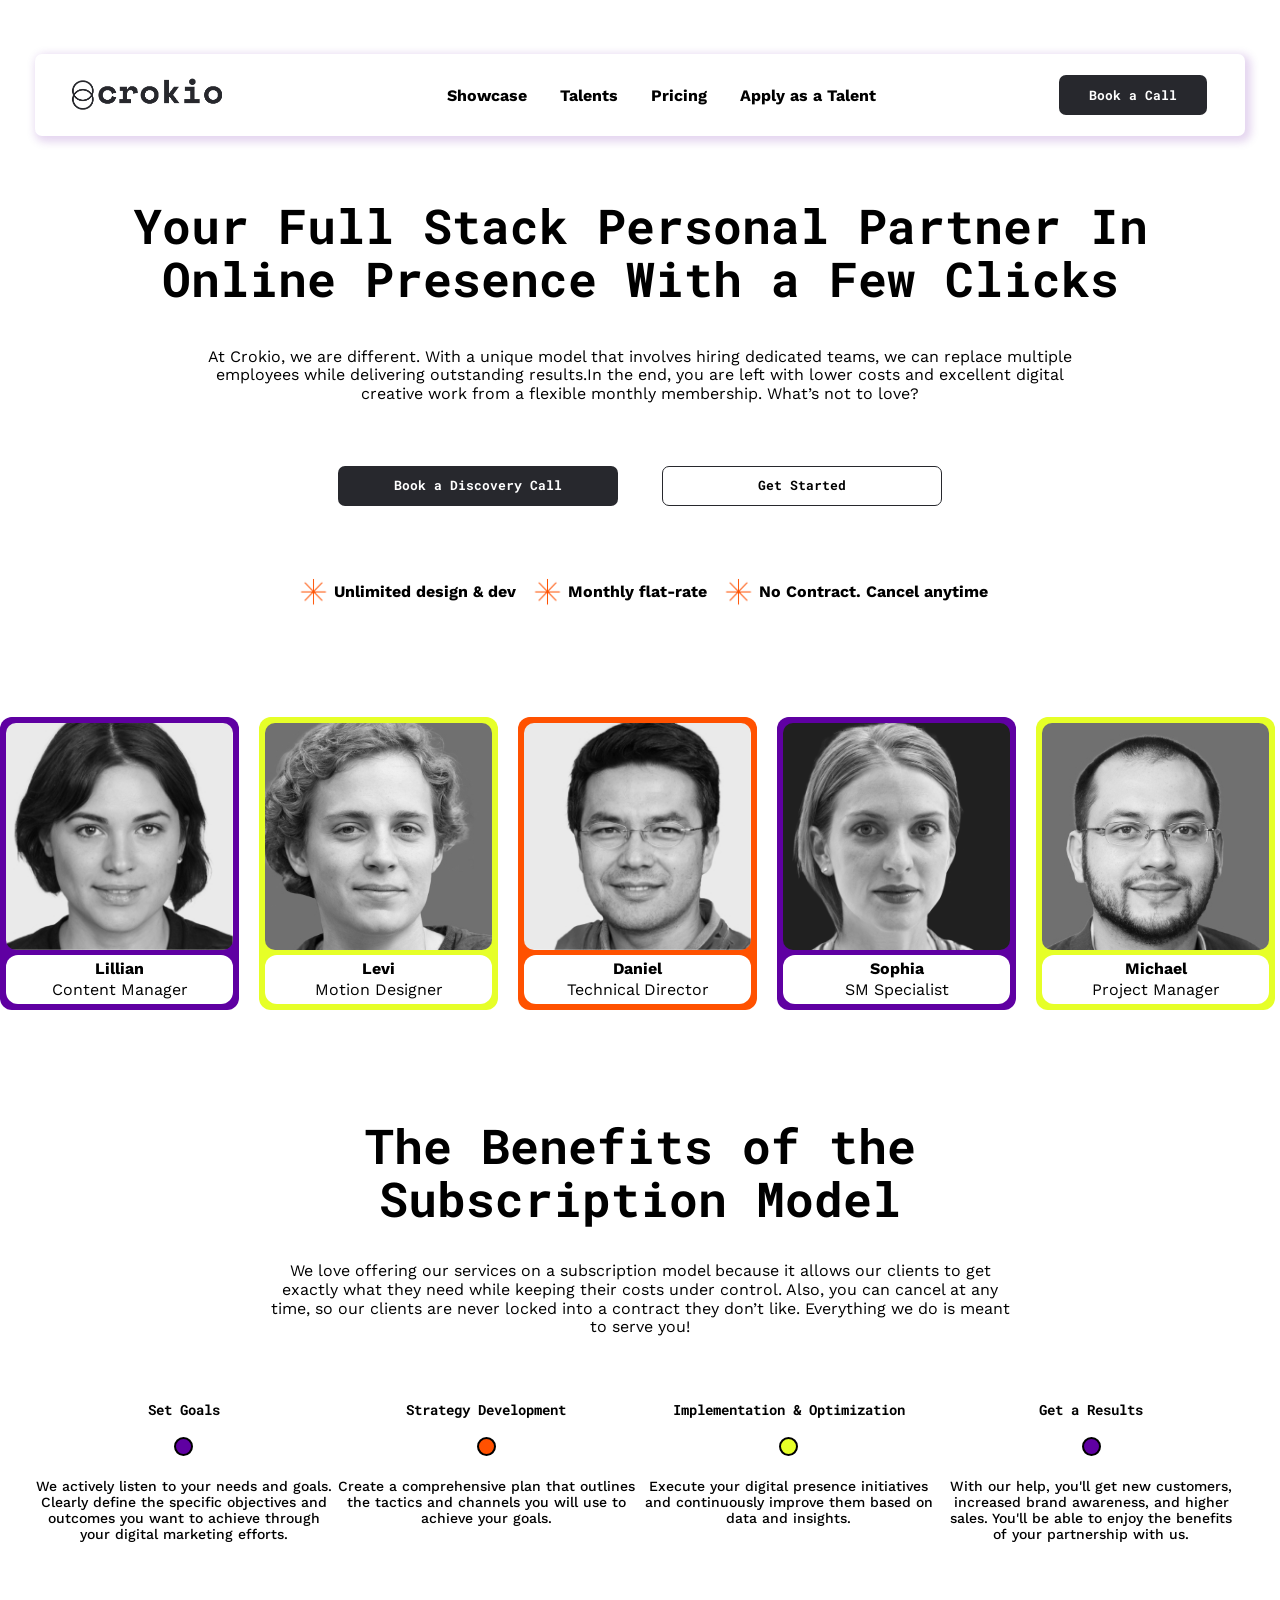
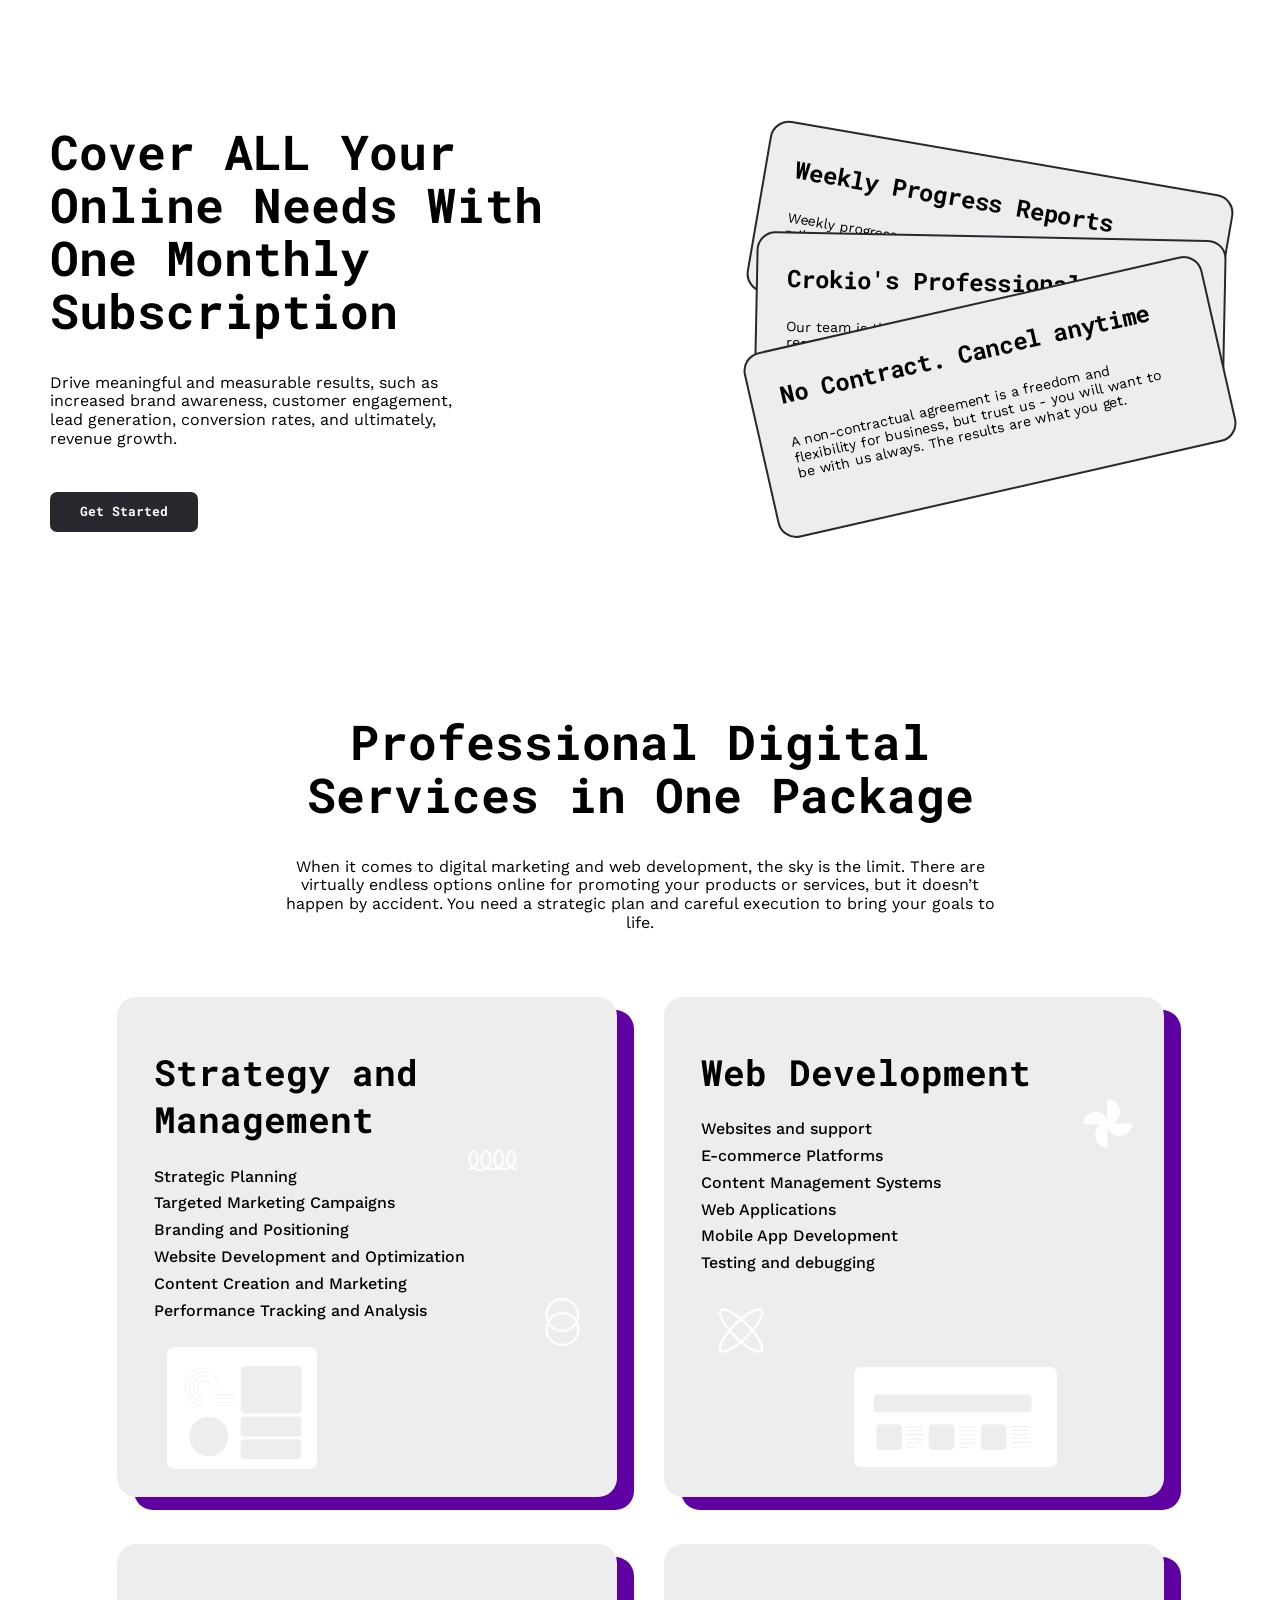
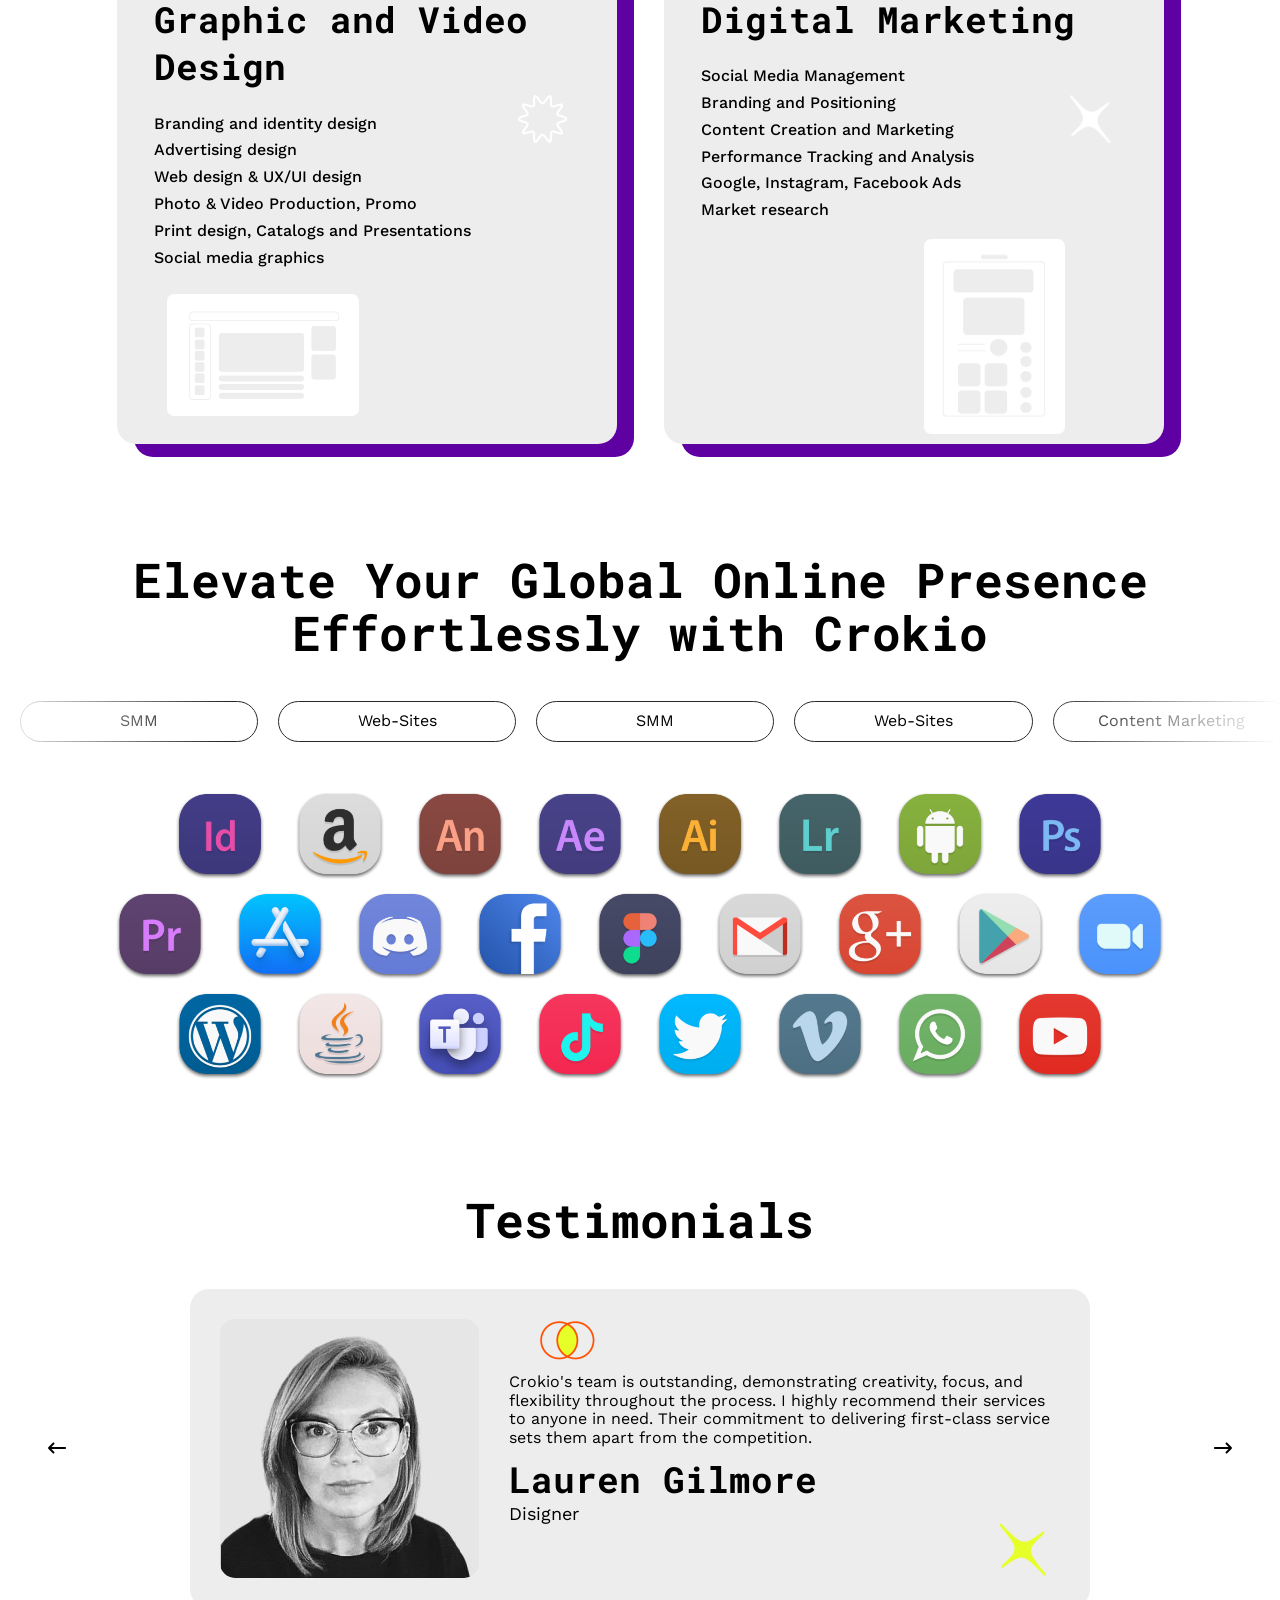
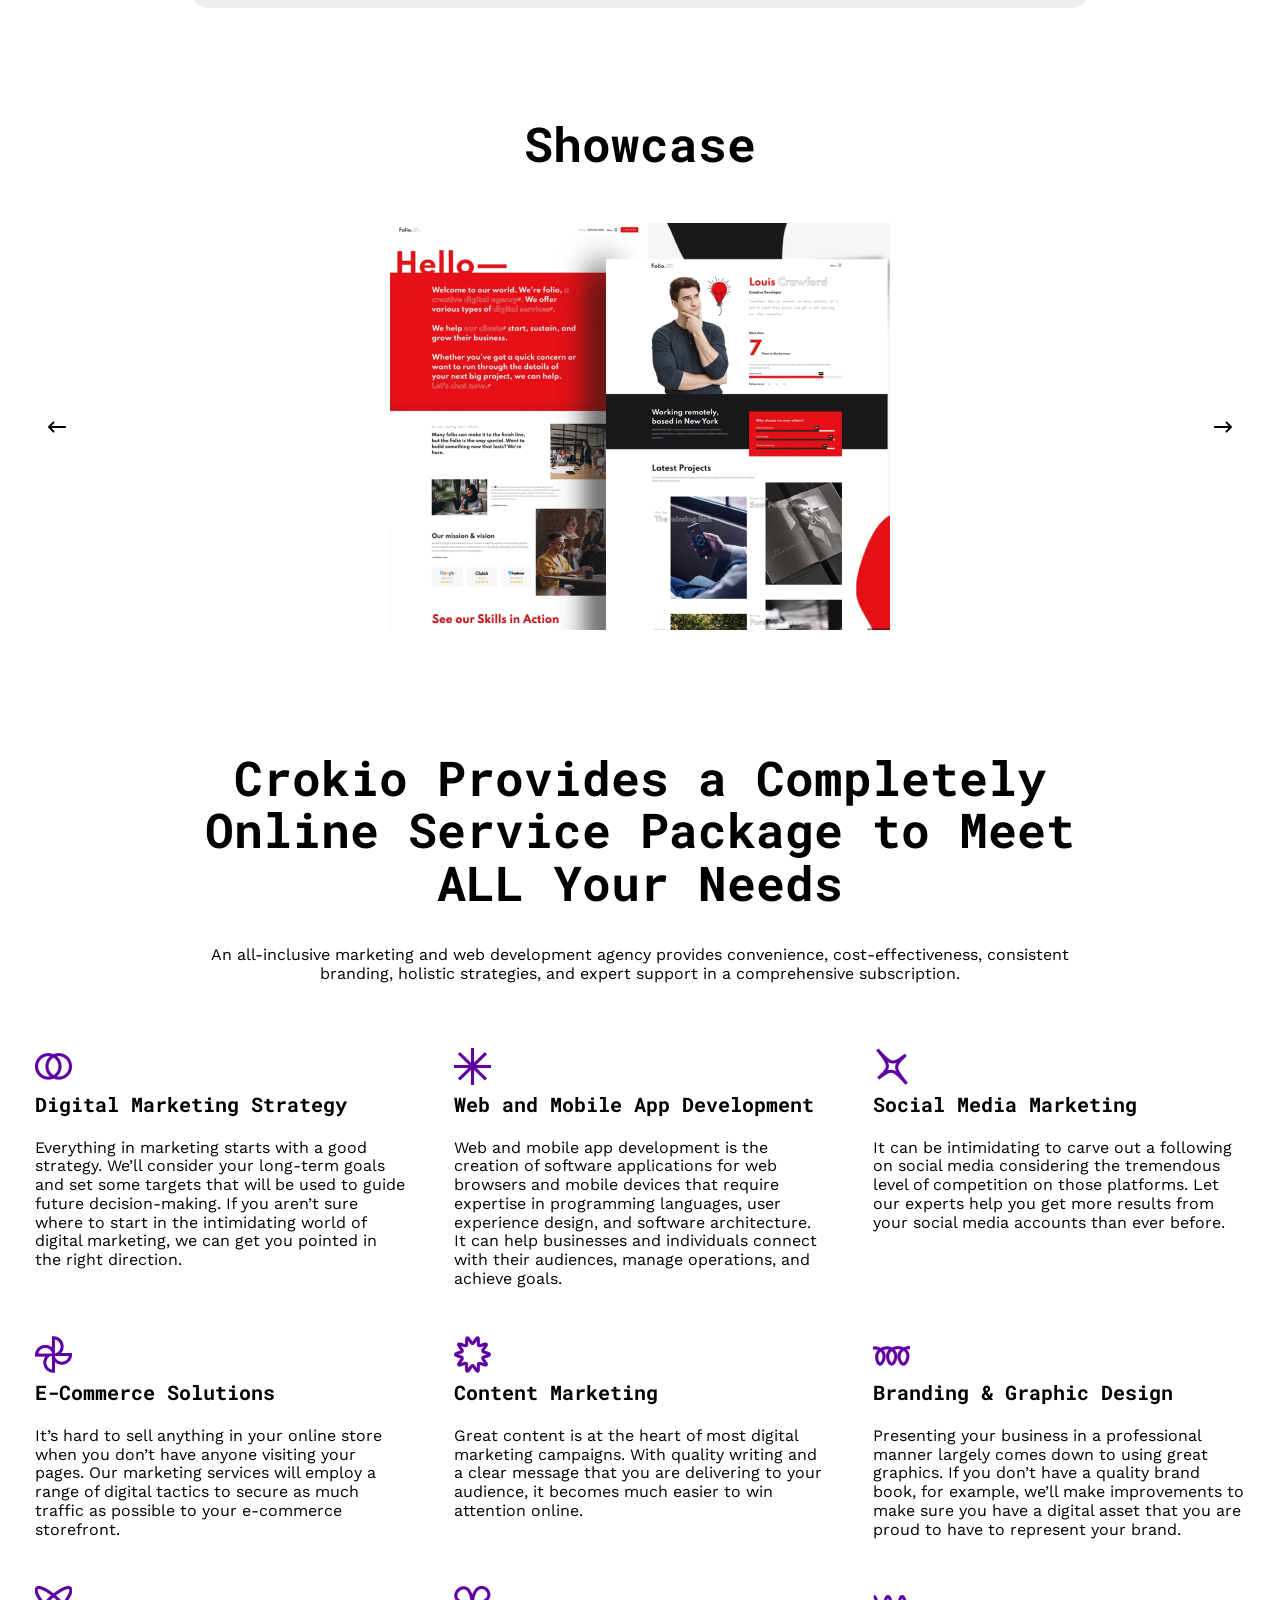
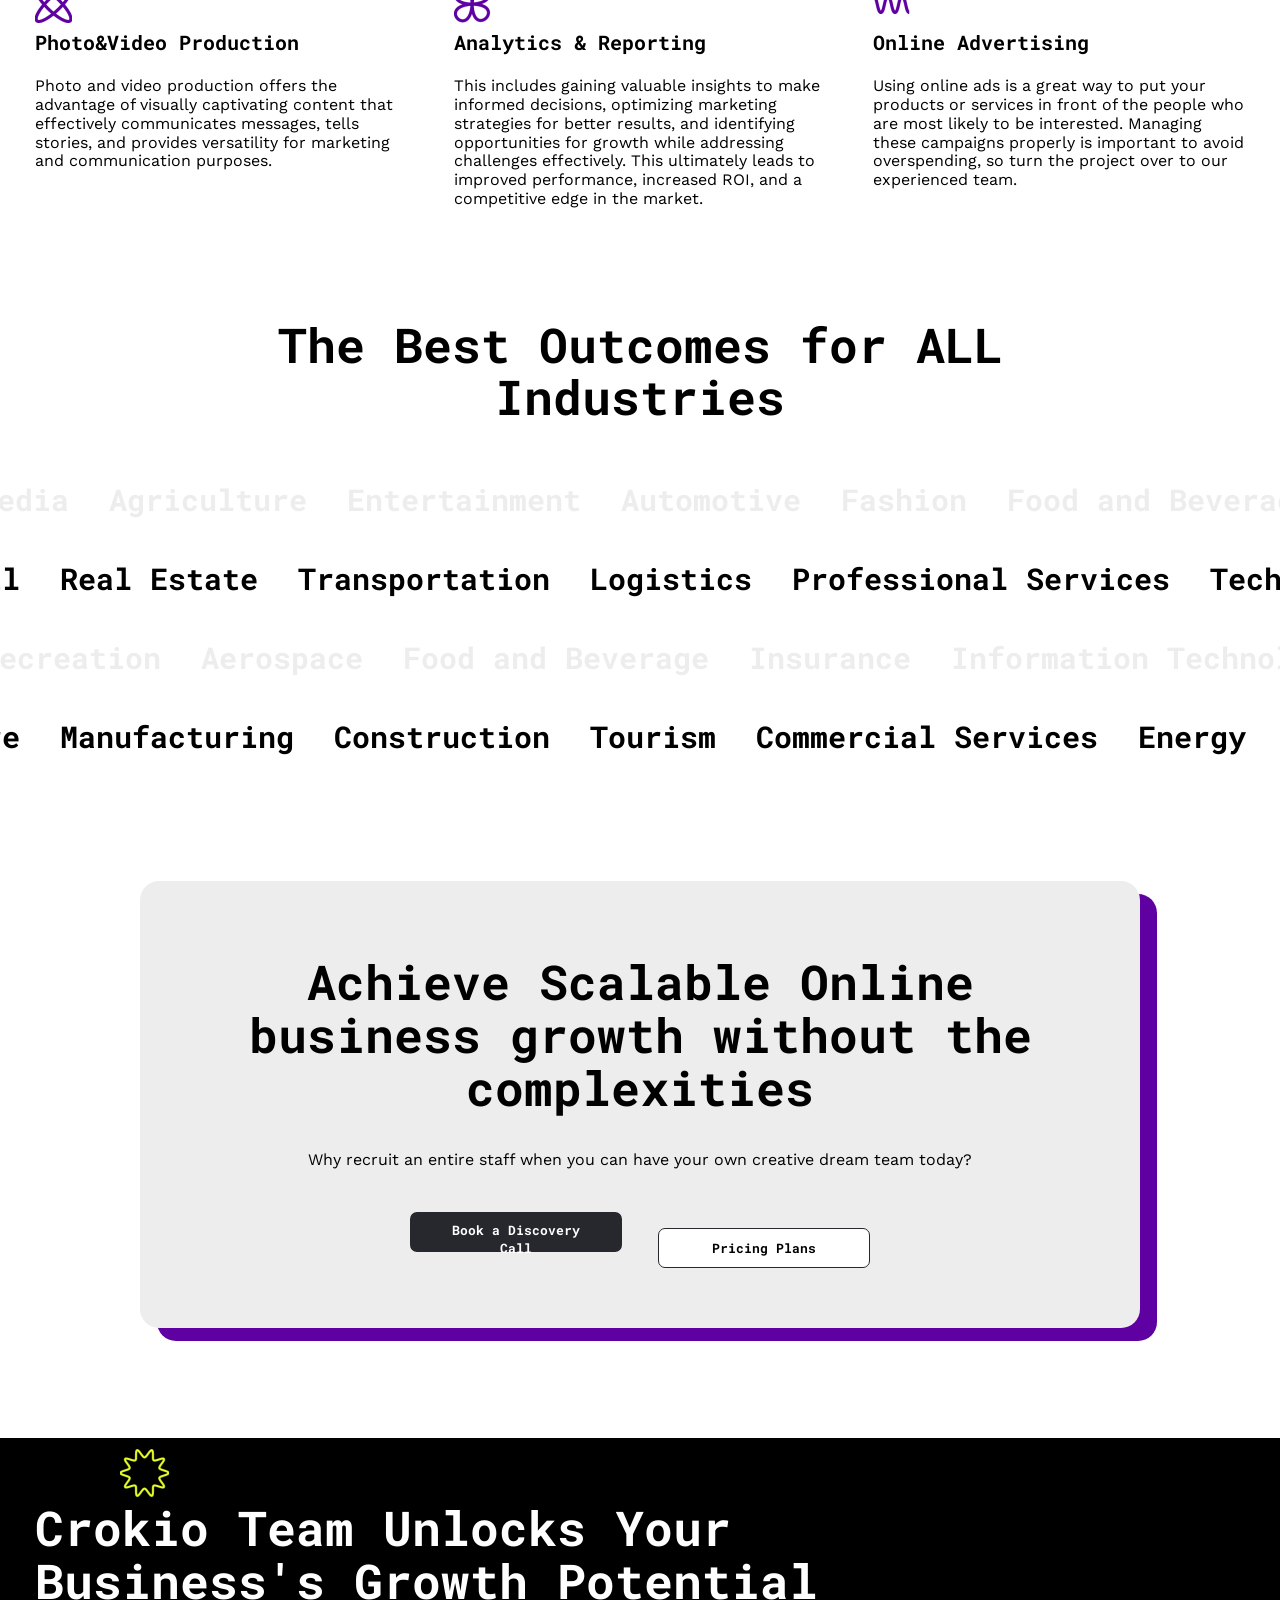
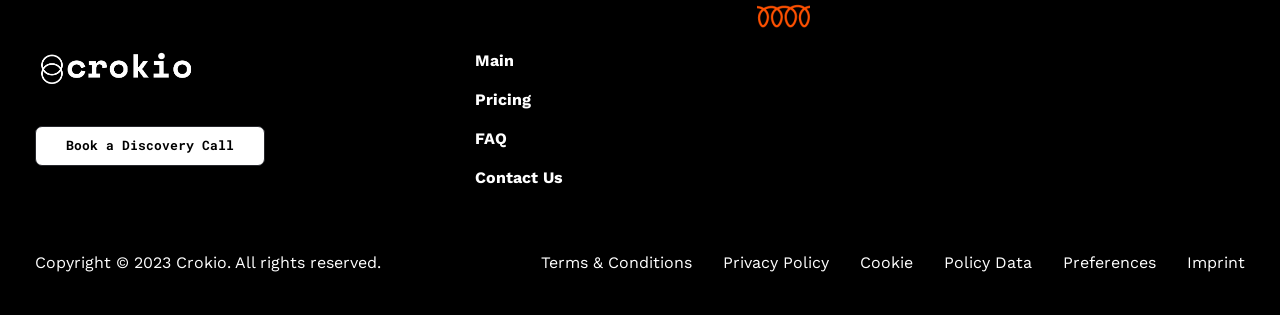
==== commit e37af5de: "Add files via upload" ====
--- a/index.html
+++ b/index.html
@@ -20,7 +20,7 @@
             <div class="header__top">
                 <div class="container">
                     <div class="header__top-inner">
-                        <a class="header__top-logo" xlink:href="/">
+                        <a class="header__top-logo" href="/">
                             <div class="logo-first"><img src="images/logo.jpg" alt=""></div>
                             <div class="logo-second"><img src="images/logo2.jpg" alt=""></div>
                         </a>
@@ -34,7 +34,7 @@
                                     <a class="header__nav-link" href="#">Talents</a>
                                 </li>
                                 <li class="header__nav-item">
-                                    <a class="header__nav-link" href="#">Pricing</a>
+                                    <a class="header__nav-link" href="pricing.html">Pricing</a>
                                 </li>
                                 <li class="header__nav-item">
                                     <a class="header__nav-link" href="#">Apply as a Talent</a>
@@ -500,72 +500,72 @@
                 <div class="build__inner">
                     <div class="container">
                         <div class="build__heading">
-                            <h1 class="build__heading-title">Elevate Your Global Online Presence Effortlessly with Crokio</h1>
+                            <h1 class="build__heading-title text">Elevate Your Global Online Presence Effortlessly with Crokio</h1>
                         </div>
                     </div>
                     <div class="build__box">
                         <ul class="build__scroll">
-                            <li class="build__scroll-item">
+                            <li class="build__scroll-item text">
                                 <p>SMM</p>
                             </li>
-                            <li class="build__scroll-item">
+                            <li class="build__scroll-item text">
                                 <p>Web-Sites</p>
                             </li>
-                            <li class="build__scroll-item">
+                            <li class="build__scroll-item text">
                                 <p>SMM</p>
                             </li>
-                            <li class="build__scroll-item">
+                            <li class="build__scroll-item text">
                                 <p>Web-Sites</p>
                             </li>
-                            <li class="build__scroll-item">
+                            <li class="build__scroll-item text">
                                 <p>Content Marketing</p>
                             </li>
-                            <li class="build__scroll-item">
+                            <li class="build__scroll-item text">
                                 <p>Graphic Design</p>
                             </li>
-                            <li class="build__scroll-item">
+                            <li class="build__scroll-item text">
                                 <p>App Development</p>
                             </li>
-                            <li class="build__scroll-item">
+                            <li class="build__scroll-item text">
                                 <p>Catalogs</p>
                             </li>
-                            <li class="build__scroll-item">
+                            <li class="build__scroll-item text">
                                 <p>Branding</p>
                             </li>
-                            <li class="build__scroll-item">
+                            <li class="build__scroll-item text">
                                 <p>Google Advirtising</p>
                             </li>
-                            <li class="build__scroll-item">
+                            <li class="build__scroll-item text">
                                 <p>E-commerce Stores</p>
                             </li>
-                            <li class="build__scroll-item">
+                            <li class="build__scroll-item text">
                                 <p>SMM</p>
                             </li>
-                            <li class="build__scroll-item">
+                            <li class="build__scroll-item text">
                                 <p>Web-Sites</p>
                             </li>
-                            <li class="build__scroll-item">
+                            <li class="build__scroll-item text">
                                 <p>Content Marketing</p>
                             </li>
-                            <li class="build__scroll-item">
+                            <li class="build__scroll-item text">
                                 <p>Graphic Design</p>
                             </li>
-                            <li class="build__scroll-item">
+                            <li class="build__scroll-item text">
                                 <p>Google Advirtising</p>
                             </li>
-                            <li class="build__scroll-item">
+                            <li class="build__scroll-item text">
                                 <p>E-commerce Stores</p>
                             </li>
-                            <li class="build__scroll-item">
+                            <li class="build__scroll-item text">
                                 <p>SMM</p>
                             </li>
-                            <li class="build__scroll-item">
+                            <li class="build__scroll-item text">
                                 <p>Web-Sites</p>
                             </li>
-                            <li class="build__scroll-item">
+                            <li class="build__scroll-item text">
                                 <p>Content Marketing</p>
                             </li>
-                            <li class="build__scroll-item">
+                            <li class="build__scroll-item text">
                                 <p>Graphic Design</p>
                             </li>
                         </ul>
--- a/css/main.css
+++ b/css/main.css
@@ -26,6 +26,7 @@
   border-radius: 7px;
   color: #fff;
   font-weight: 700;
+  font-family: "Roboto Mono";
   text-align: center;
   height: 40px;
   transition: all 0.3s;
@@ -41,6 +42,7 @@
   border: 1px solid #27282D;
   border-radius: 7px;
   font-weight: 700;
+  font-family: "Roboto Mono";
   text-align: center;
   height: 40px;
   transition: all 0.3s;
@@ -117,6 +119,7 @@
 
 .color-black {
   background-color: #27282D;
+  transition: all 1s ease;
 }
 .color-black .header__top {
   color: #000;
@@ -126,7 +129,6 @@
 }
 .color-black h1 {
   color: #fff;
-  transition: all 0.3s;
 }
 .color-black .service__heading-text {
   color: #fff;
@@ -148,6 +150,10 @@
 .color-black .build__box::before,
 .color-black .build__box::after {
   background: url("../images/gray-overlay.svg") no-repeat 50% 50%;
+  transition: all 1s ease;
+}
+.color-black .build__heading-title {
+  color: #fff;
   transition: all;
 }
 .color-black .build__scroll-item {
@@ -156,7 +162,6 @@
 }
 .color-black .build__scroll-item p {
   color: #fff;
-  transition: all 0.3s;
 }
 .color-black .testimonials__slider-arrow,
 .color-black .testimonials__slider-arrows {
@@ -172,6 +177,7 @@
 
 .color-white {
   background-color: #fff;
+  transition: all 1s ease;
 }
 
 .header__top {
@@ -994,6 +1000,244 @@
     text-align: left;
   }
 }
+.main__pricing {
+  padding: 200px 0 67px 0;
+}
+
+.pricing__inner {
+  width: 100%;
+}
+
+.pricing__heading {
+  text-align: center;
+  margin-bottom: 31px;
+}
+.pricing__heading-title {
+  margin-bottom: 60px;
+}
+
+.card__box {
+  display: flex;
+  justify-content: space-between;
+  align-items: center;
+}
+.card__box-cont {
+  display: flex;
+  justify-content: center;
+  margin-right: 40px;
+}
+.card__box-item {
+  height: 259px;
+  width: 360px;
+  background-color: #fff;
+  border: 1px solid #000000;
+  border-radius: 12px;
+  margin-right: 40px;
+  transition: all 0.5s;
+}
+.card__box-item:last-child {
+  margin-right: 0;
+}
+.card__box-item:hover {
+  box-shadow: 6px 5px #E6FF28;
+}
+.card__box-item.active {
+  color: #fff;
+  background-color: #5F00A2;
+  box-shadow: 6px 5px #E6FF28;
+}
+.card__box-content {
+  display: flex;
+  flex-direction: column;
+  padding: 24px 35px 55px 35px;
+  justify-content: center;
+}
+.card__box-title {
+  text-align: left;
+  margin-bottom: 35px;
+}
+.card__box-text {
+  text-align: left;
+  max-width: 275px;
+}
+
+.main__inclusive {
+  padding: 0 0 110px 0;
+}
+
+.inclusive__inner {
+  display: flex;
+  flex-direction: column;
+  align-items: center;
+}
+
+.inclusive__box {
+  padding: 33px 63px 43px 43px;
+  background-color: #F5F5F5;
+  border-radius: 12px;
+  width: 100%;
+  display: flex;
+  justify-content: space-between;
+  align-items: center;
+  position: relative;
+  display: none;
+}
+.inclusive__box-content {
+  margin-right: 78px;
+  max-width: 675px;
+}
+.inclusive__box.active {
+  display: flex;
+}
+
+.inclusive__heading {
+  margin-bottom: 26px;
+}
+.inclusive__heading-title {
+  text-align: left;
+  margin-bottom: 48px;
+  font-size: 28px;
+  line-height: 42px;
+}
+.inclusive__heading-text {
+  text-align: left;
+}
+
+.inclusive__info {
+  display: flex;
+  align-items: center;
+  justify-content: space-between;
+}
+.inclusive__info-list {
+  margin-right: 20px;
+}
+.inclusive__info-item {
+  font-weight: 500;
+  font-size: 16px;
+  line-height: 19px;
+  margin-bottom: 20px;
+}
+.inclusive__info-item:last-child {
+  margin-bottom: 0;
+}
+
+.inclusive__box-price {
+  display: flex;
+  flex-direction: column;
+  align-items: center;
+}
+
+.inclusive__price-title {
+  font-weight: 700;
+  font-size: 64px;
+  line-height: 110%;
+  color: #27282D;
+}
+.inclusive__price-btn {
+  margin: 29px 0 12px 0;
+  width: 213px;
+}
+.inclusive__price-text {
+  letter-spacing: -0.019em;
+}
+.inclusive__price-sale {
+  font-weight: 700;
+  font-size: 32px;
+  line-height: 42px;
+  display: flex;
+  align-items: center;
+  text-align: center;
+  color: #000000;
+  padding: 5px 7px;
+  background-color: #E6FF28;
+  border-radius: 17px;
+  position: absolute;
+  top: 30px;
+  right: 65px;
+}
+
+.inclusive__box-img {
+  width: 54px;
+  height: 54px;
+}
+
+.inclusive-img-first {
+  width: 54px;
+  height: 54px;
+  position: absolute;
+  bottom: 30%;
+  right: 390px;
+}
+
+.inclusive-img-second {
+  width: 54px;
+  height: 54px;
+  position: absolute;
+  bottom: 50px;
+  right: 70px;
+}
+
+.second {
+  font-weight: 700;
+  font-size: 60px;
+  line-height: 110%;
+  color: #27282D;
+  -webkit-text-decoration: #FF5100 line-through;
+          text-decoration: #FF5100 line-through;
+}
+
+.inclusive__btn-box {
+  position: absolute;
+  bottom: -74px;
+  left: 50%;
+  transform: translateX(-50%);
+}
+
+.inclusive__button {
+  width: 350px;
+  background: #FF5100;
+  border-radius: 7px;
+  margin-top: 37px;
+  position: absolute;
+  bottom: -74px;
+  left: 50%;
+  transform: translateX(-50%);
+}
+
+.inclusive__buttons {
+  width: 350px;
+  background: #FF5100;
+  border-radius: 7px;
+  margin-top: 37px;
+  position: absolute;
+  bottom: -74px;
+  left: 50%;
+  transform: translateX(-50%);
+}
+
+.inclusive__btn-box {
+  width: 750px;
+  position: absolute;
+  bottom: -74px;
+  left: 50%;
+  transform: translateX(-50%);
+}
+
+.inclusive__btn {
+  width: 350px;
+  background: #FF5100;
+  border-radius: 7px;
+  margin-top: 37px;
+}
+
+.inclusive__btns {
+  width: 350px;
+  background: #FF5100;
+  border-radius: 7px;
+  margin-top: 37px;
+  transition: all 1s ease;
+}
+
 .main__build {
   padding: 0 0 110px 0;
 }
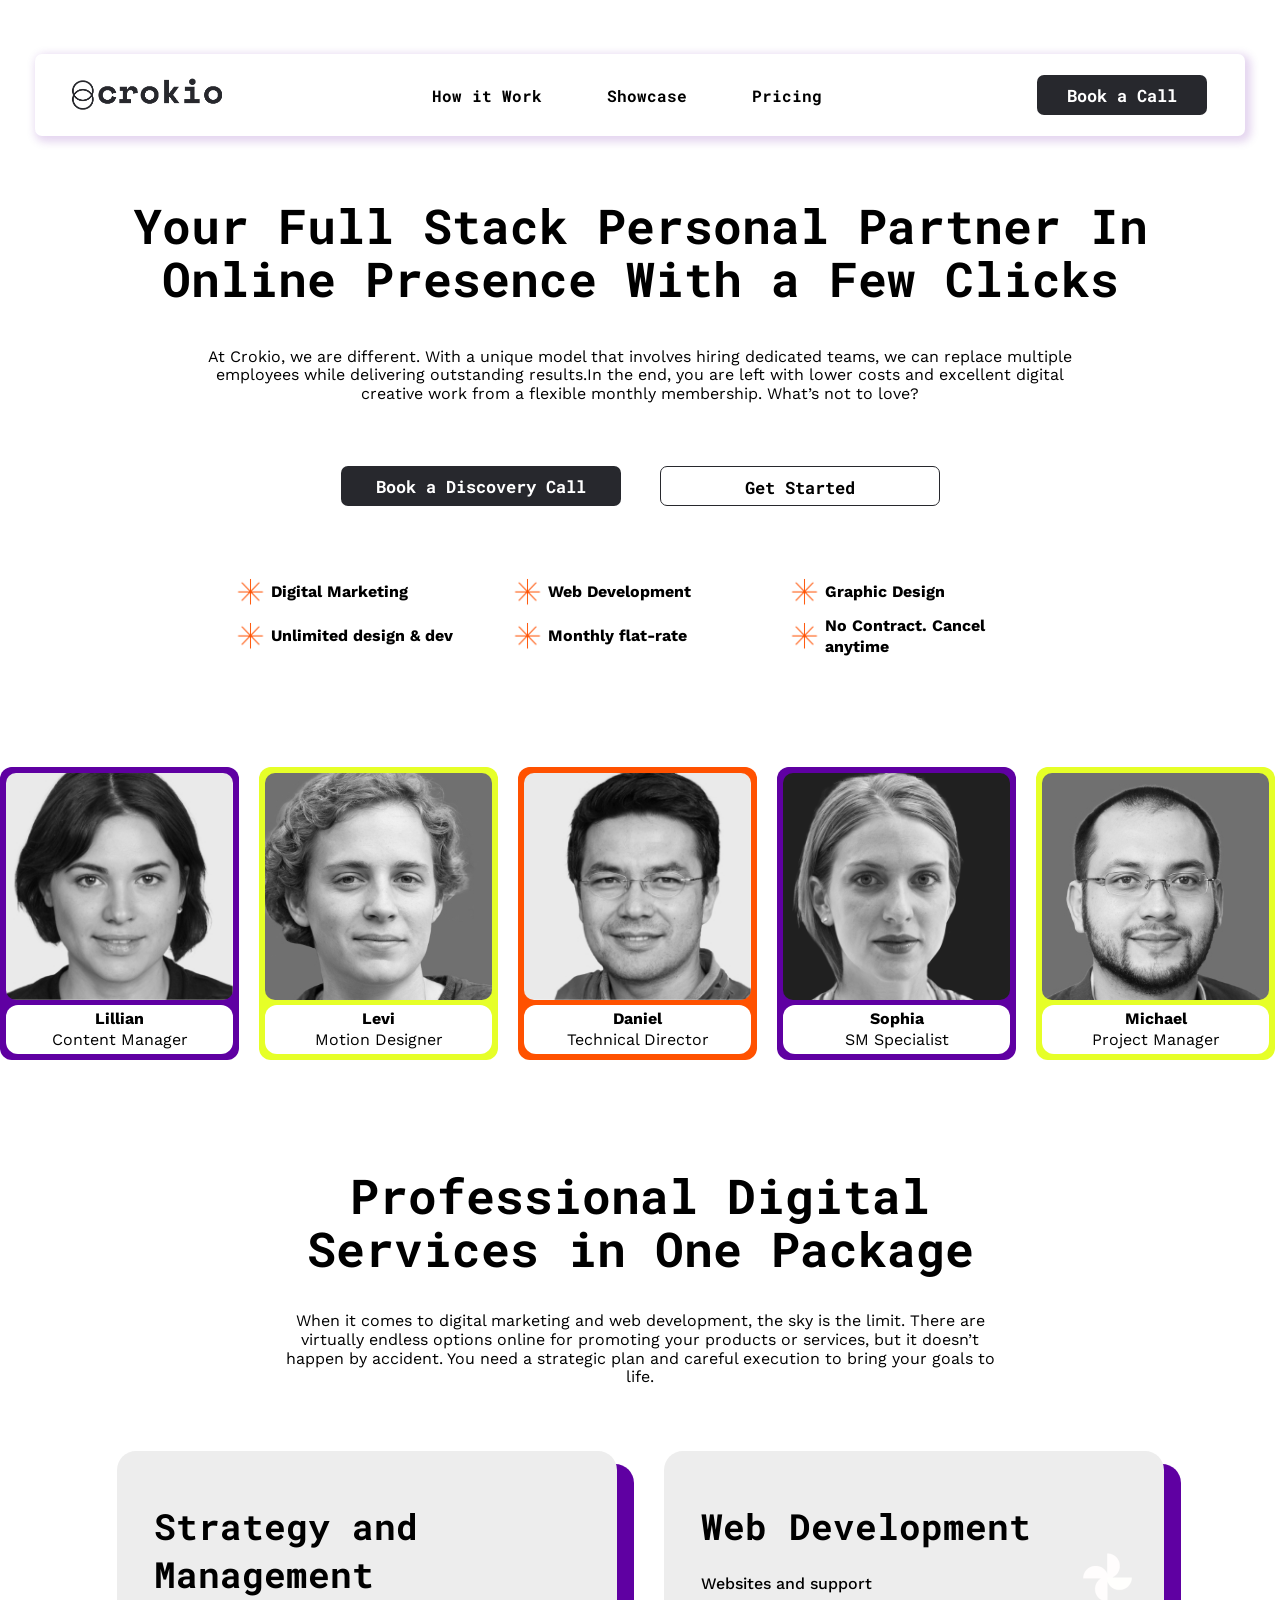
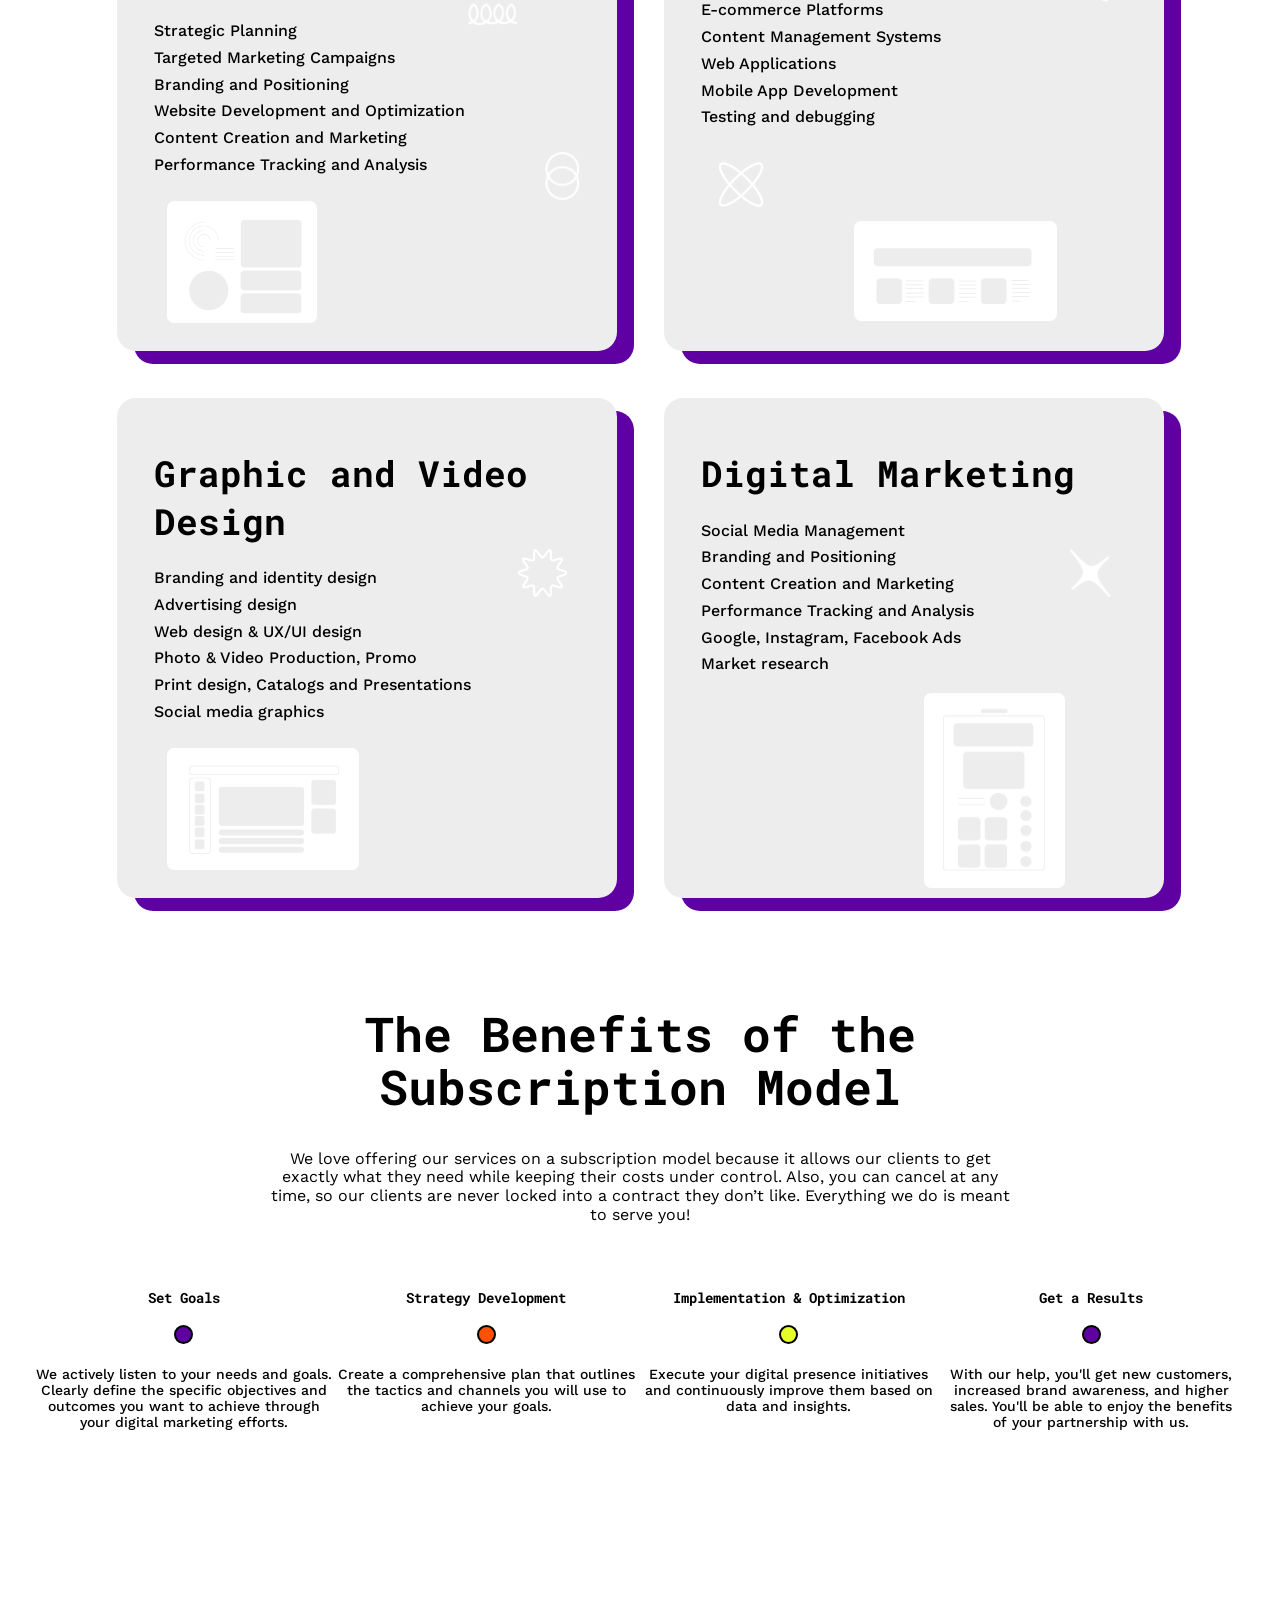
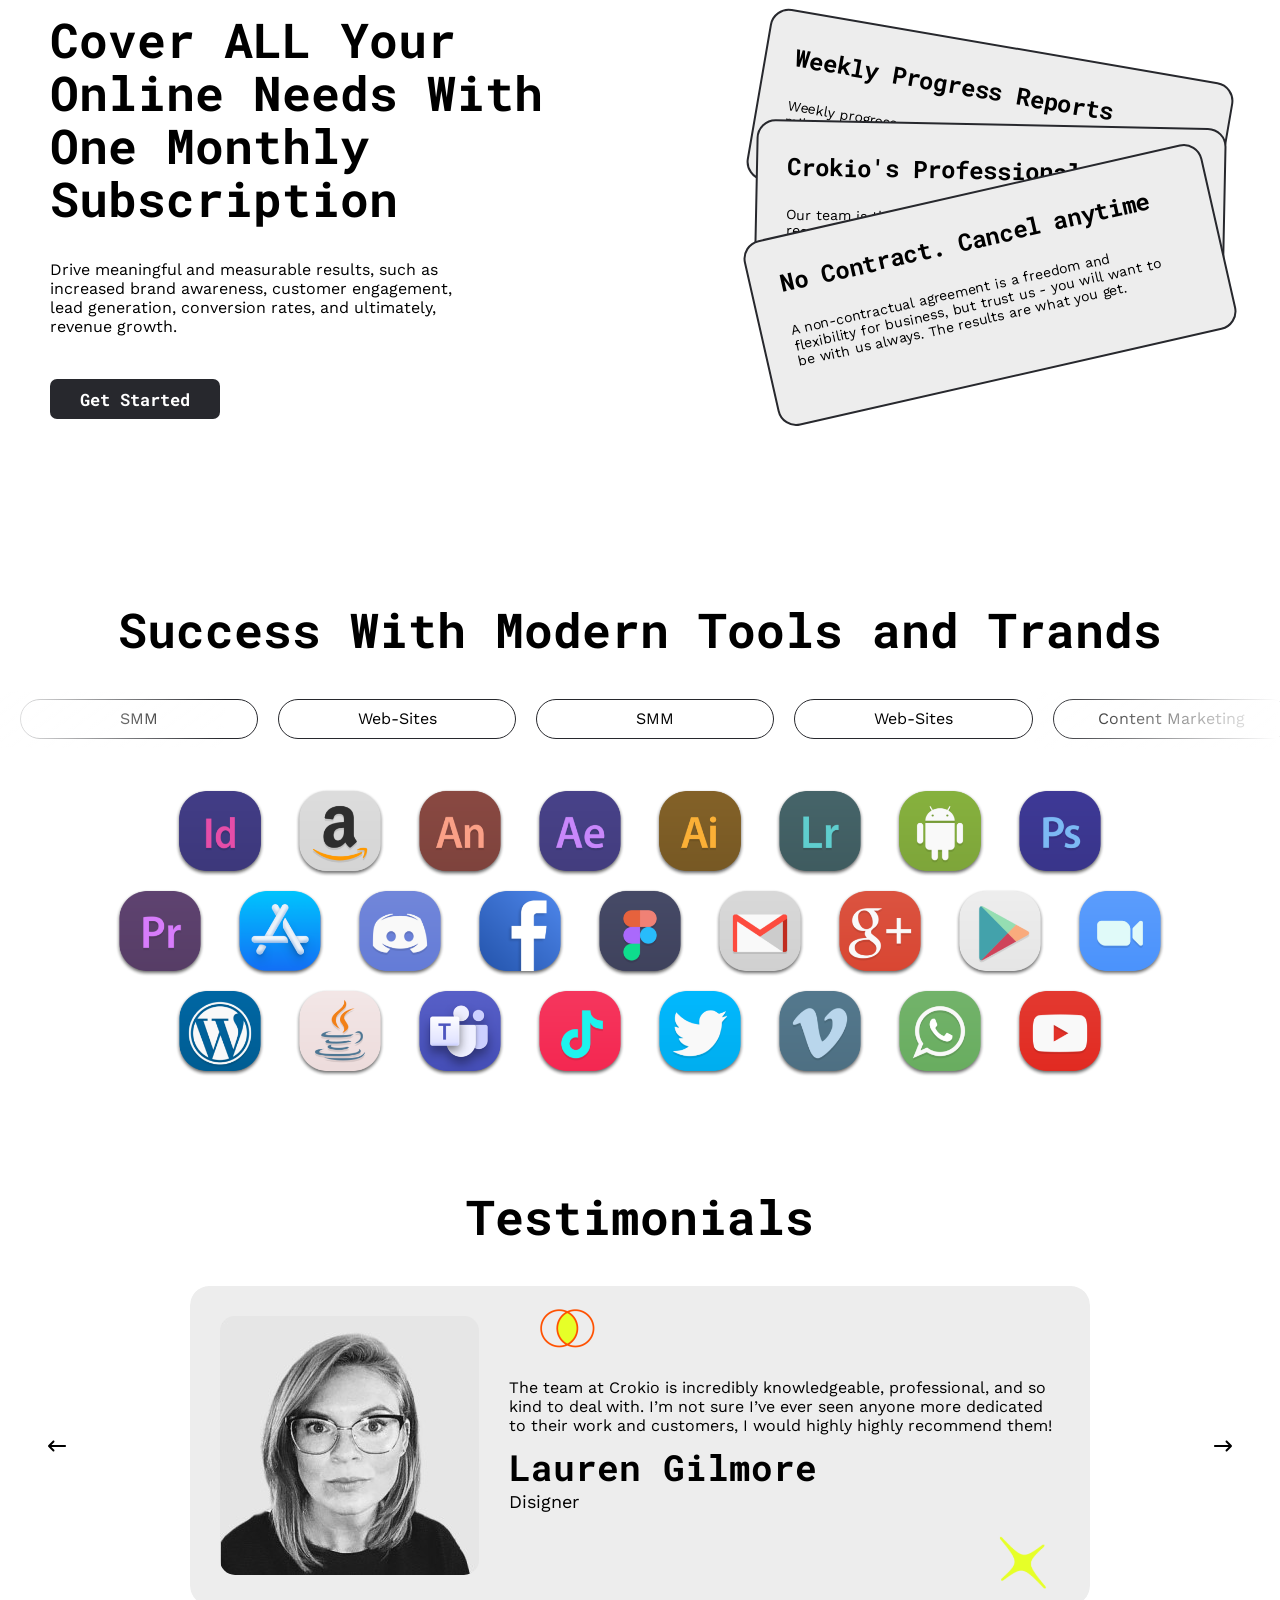
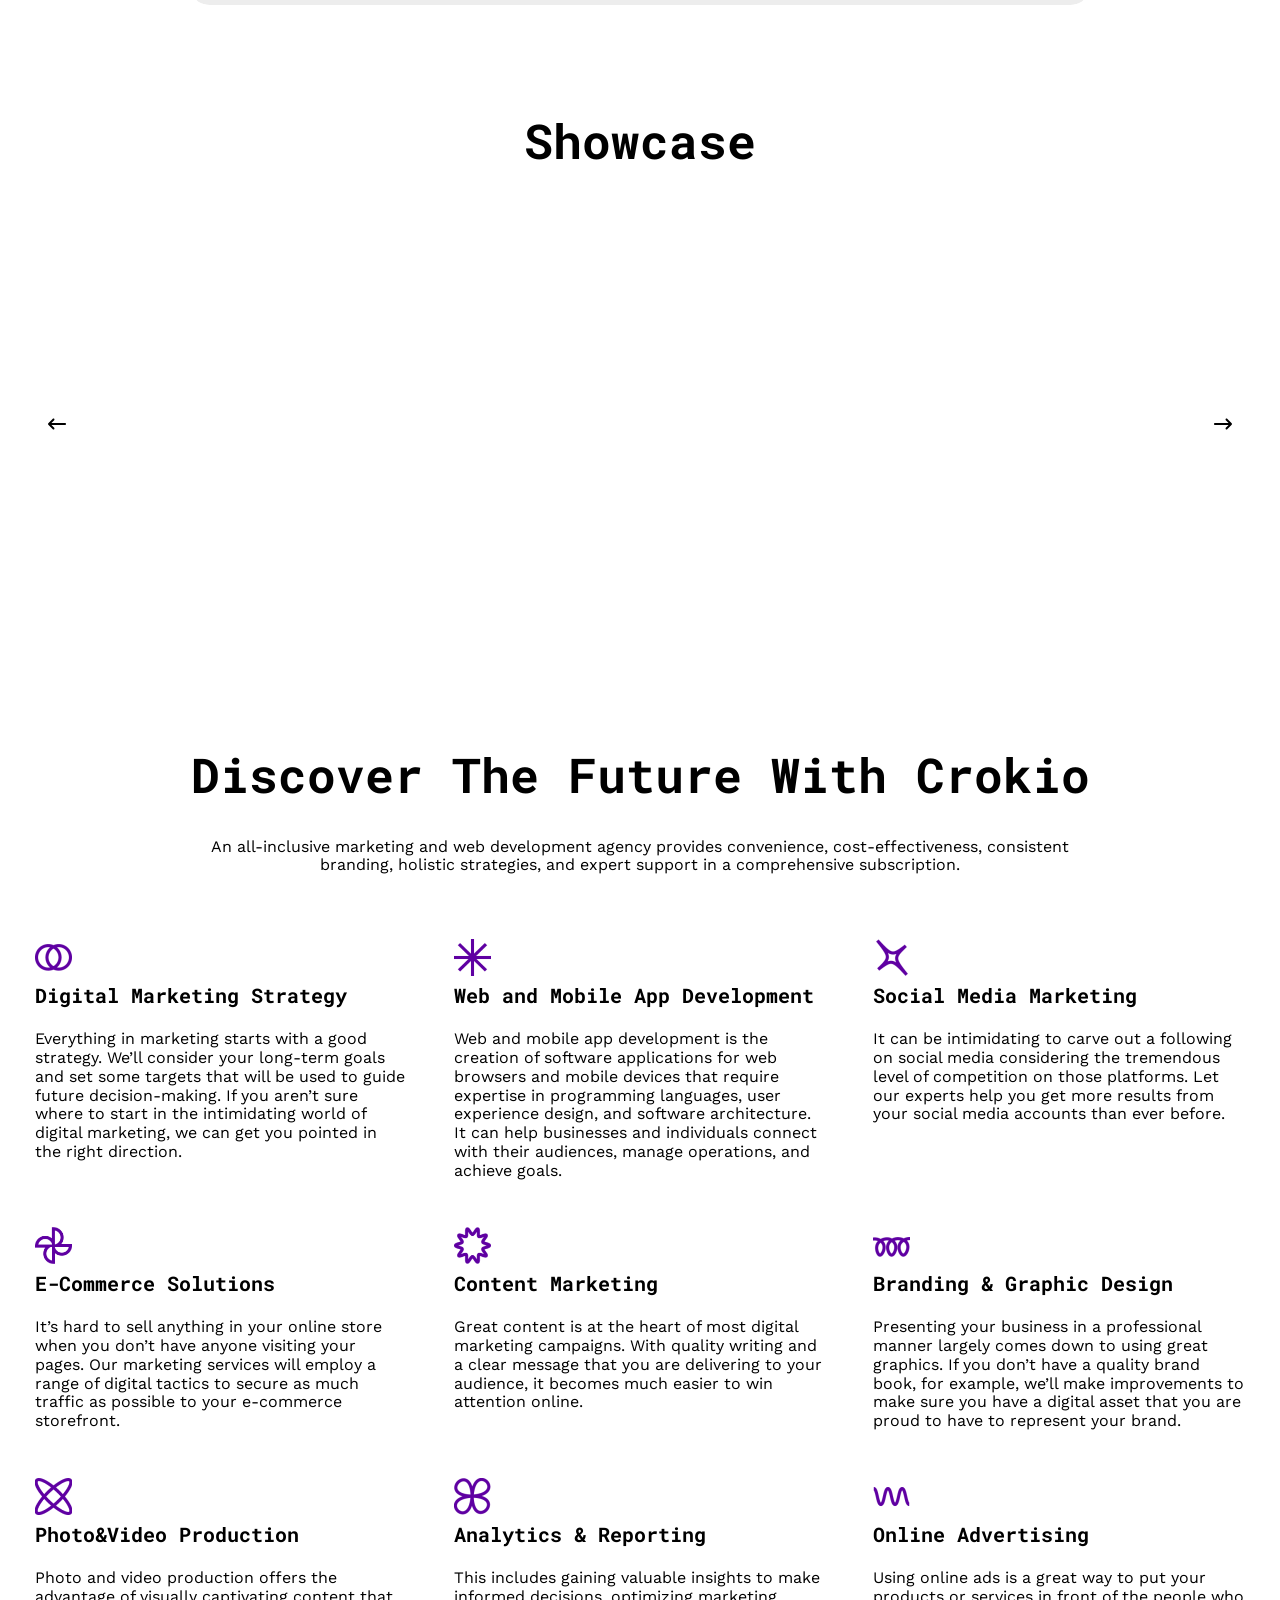
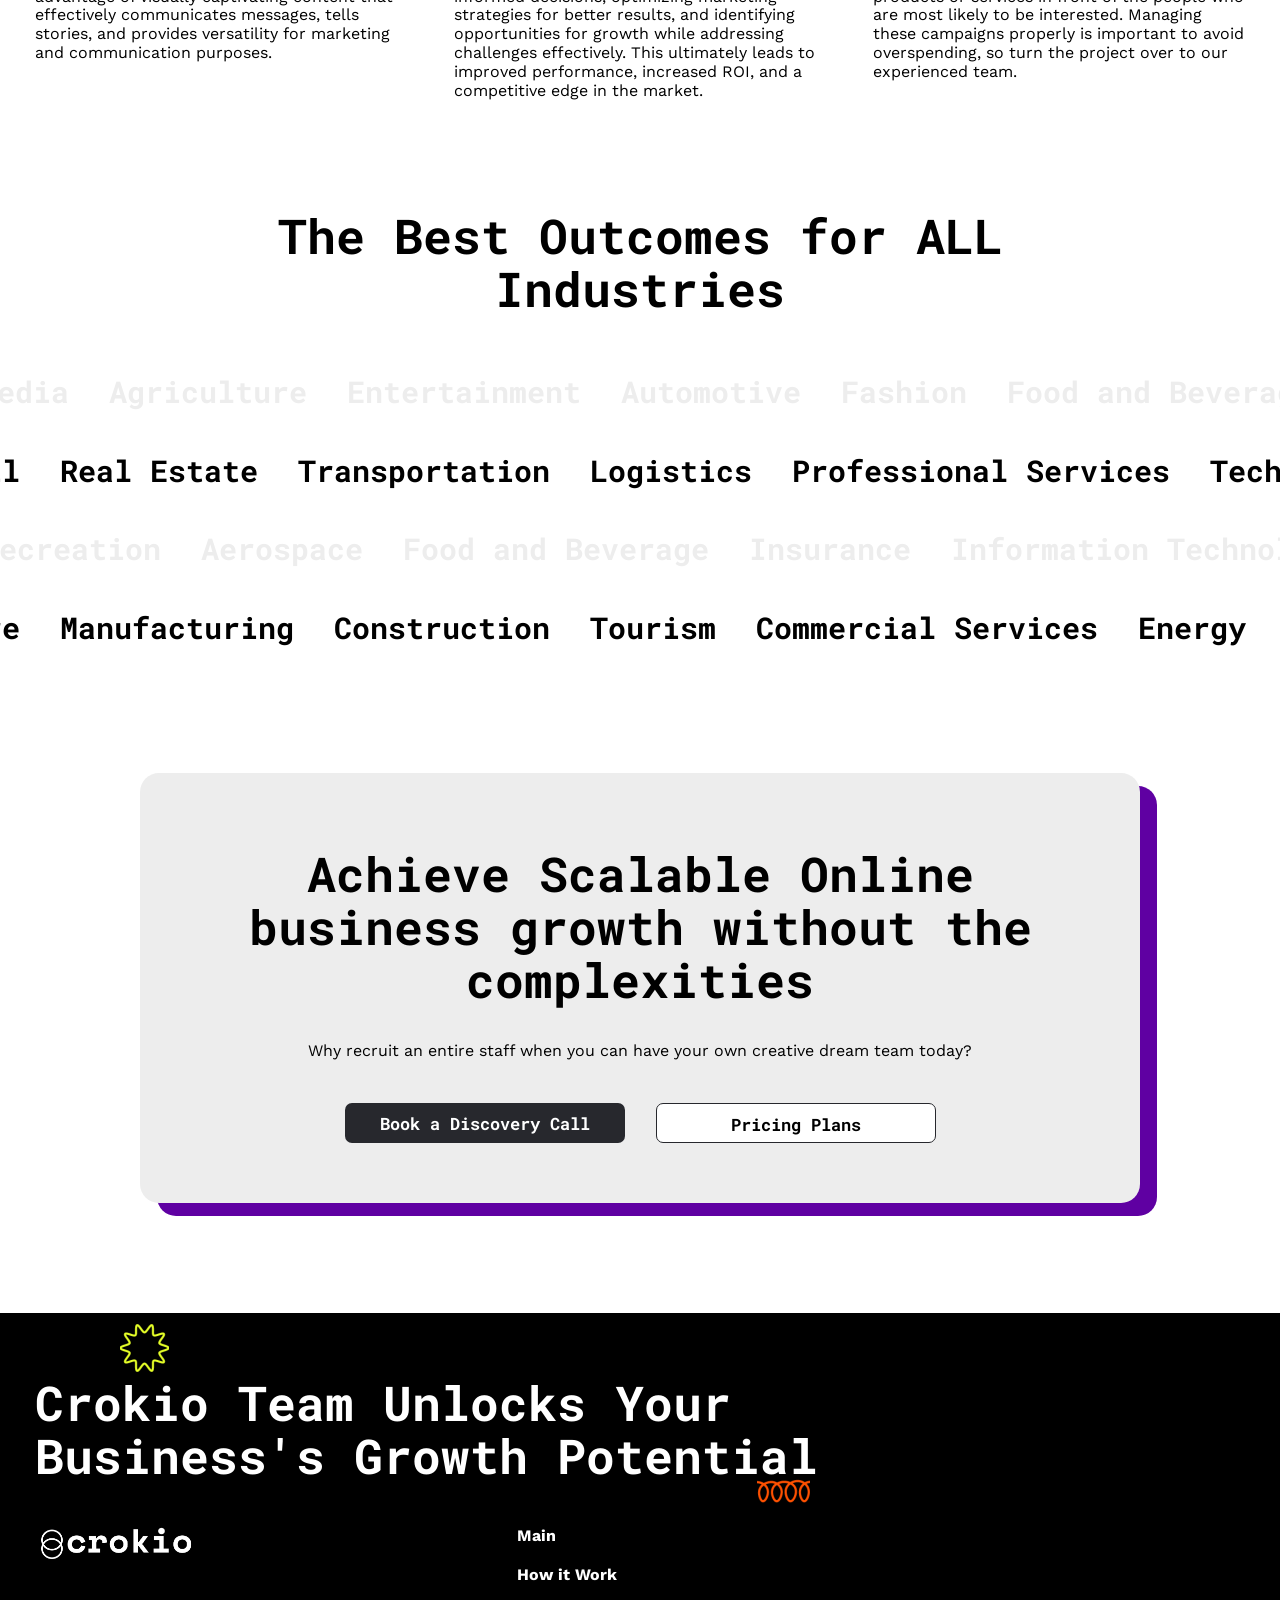
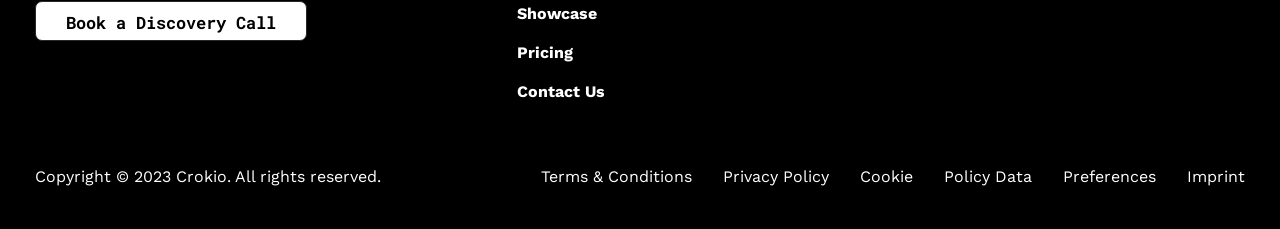
==== commit d70dfa01: "Add files via upload" ====
--- a/index.html
+++ b/index.html
@@ -28,19 +28,16 @@
                         <div class="header__nav">
                             <ul class="header__nav-list">
                                 <li class="header__nav-item">
-                                    <a class="header__nav-link" href="#">Showcase</a>
+                                    <a class="header__nav-link" href="works.html">How it Work</a>
                                 </li>
                                 <li class="header__nav-item">
-                                    <a class="header__nav-link" href="#">Talents</a>
+                                    <a class="header__nav-link" href="showcase.html">Showcase</a>
                                 </li>
                                 <li class="header__nav-item">
                                     <a class="header__nav-link" href="pricing.html">Pricing</a>
                                 </li>
-                                <li class="header__nav-item">
-                                    <a class="header__nav-link" href="#">Apply as a Talent</a>
-                                </li>
                             </ul>
-                            <button class="header__nav-button button">Book a Call</button>
+                            <button class="header__nav-button button" onclick="document.location='call.html'">Book a Call</button>
                         </div>
                     </div>
                 </div>
@@ -53,10 +50,24 @@
                             <p class="header__heading-text">At Crokio, we are different. With a unique model that involves hiring dedicated teams, we can replace multiple employees while delivering outstanding results.In the end, you are left with lower costs and excellent digital creative work from a flexible monthly membership. What’s not to love?</p>
                         </div>
                         <div class="header__btn">
-                            <button class="header__btn-button button">Book a Discovery Call</button>
+                            <button class="header__btn-button button" onclick="document.location='call.html'">Book a Discovery Call</button>
                             <button class="header__btn-btn btn">Get Started</button>
                         </div>
                         <div class="header__row">
+                            <ul class="header__row-list">
+                                <li class="header__row-item">
+                                    <img src="images/header/star.png" alt="star">
+                                    Digital Marketing
+                                </li>
+                                <li class="header__row-item">
+                                    <img src="images/header/star.png" alt="star">
+                                    Web Development
+                                </li>
+                                <li class="header__row-item">
+                                    <img src="images/header/star.png" alt="star">
+                                    Graphic Design
+                                </li>
+                            </ul>
                             <ul class="header__row-list">
                                 <li class="header__row-item">
                                     <img src="images/header/star.png" alt="star">
@@ -299,6 +310,128 @@
                                     <p class="team__info-dir">Java Developer</p>
                                 </div>
                             </div>
+                        </div>
+                    </div>
+                </div>
+            </section>
+            <section class="main__service panel" data-color="white">
+                <div class="container">
+                    <div class="service__inner">
+                        <div class="service__heading">
+                            <h1 class="service__heading-title">Professional Digital Services in One Package</h1>
+                            <p class="service__heading-text">When it comes to digital marketing and web development, the sky is the limit. There are virtually endless options online for promoting your products or services, but it doesn’t happen by accident. You need a strategic plan and careful execution to bring your goals to life.</p>
+                        </div>
+                        <div class="service__grid">
+                            <ul class="service__grid-list">
+                                <li class="service__grid-item thr-grid anim-items">
+                                    <div class="service__grid-iconst">
+                                        <img src="images/servi/strat-icon.png" alt="">
+                                    </div>
+                                    <div class="service__grid-icost anim-items">
+                                        <img src="images/servi/strat-ico.png" alt="">
+                                    </div>  
+                                    <div class="service__grid-iconstr">
+                                        <img src="images/servi/strat-icon2.png" alt="">
+                                    </div>
+                                    <div class="service__grid-icostr anim-items">
+                                        <img src="images/servi/strat-ico2.png" alt="">
+                                    </div>  
+                                    <div class="service__grid-humant anim-items">
+                                        <img src="images/servi/strat-h.png" alt="">
+                                    </div>
+                                    <div class="service__grid-backs">
+                                        <img src="images/servi/strat-no.jpg" alt="">
+                                    </div>
+                                    <div class="service__grid-back anim-items">
+                                        <img src="images/servi/strat.jpg" alt="">
+                                    </div>
+                                        <h2 class="service__item-head">Strategy and Management</h2>
+                                        <p class="service__item-text">Strategic Planning</p>
+                                        <p class="service__item-text">Targeted Marketing Campaigns</p>
+                                        <p class="service__item-text">Branding and Positioning</p>
+                                        <p class="service__item-text">Website Development and Optimization</p>
+                                        <p class="service__item-text">Content Creation and Marketing</p>
+                                        <p class="service__item-text">Performance Tracking and Analysis</p>
+                                </li>
+                                <li class="service__grid-item first-grid anim-items">
+                                    <div class="service__grid-icon">
+                                        <img src="images/servi/web-icon.png" alt="">
+                                    </div>
+                                    <div class="service__grid-ico anim-items">
+                                        <img src="images/servi/web-ico.png" alt="">
+                                    </div>
+                                    <div class="service__grid-icont">
+                                        <img src="images/servi/web-icont.png" alt="">
+                                    </div>
+                                    <div class="service__grid-icot anim-items">
+                                        <img src="images/servi/web-icot.png" alt="">
+                                    </div>
+                                    <div class="service__grid-human anim-items">
+                                        <img src="images/servi/web-h.png" alt="">
+                                    </div>
+                                    <div class="service__grid-backgrs">
+                                        <img src="images/servi/web-no.jpg" alt="">
+                                    </div>
+                                    <div class="service__grid-backgr anim-items">
+                                        <img src="images/servi/web.jpg" alt="">
+                                    </div>
+                                    <h2 class="service__item-head">Web Development</h2>
+                                    <p class="service__item-text">Websites and support</p>
+                                    <p class="service__item-text">E-commerce Platforms</p>
+                                    <p class="service__item-text">Content Management Systems</p>
+                                    <p class="service__item-text">Web Applications</p>
+                                    <p class="service__item-text">Mobile App Development</p>
+                                    <p class="service__item-text">Testing and debugging</p>
+                                </li>
+                                <li class="service__grid-item four-grid anim-items">
+                                    <div class="service__grid-icons">
+                                        <img src="images/servi/vid-icon.png" alt="">
+                                    </div>
+                                    <div class="service__grid-icos anim-items">
+                                        <img src="images/servi/vid-ico.png" alt="">
+                                    </div>
+                                    <div class="service__grid-humanf anim-items">
+                                        <img src="images/servi/vid-h.png" alt="">
+                                    </div>
+                                    <div class="service__grid-backks">
+                                        <img src="images/servi/vid-no.jpg" alt="">
+                                    </div>
+                                    <div class="service__grid-backk anim-items">
+                                        <img src="images/servi/vid.jpg" alt="">
+                                    </div>
+                                        <h2 class="service__item-head">Graphic and Video Design</h2>
+                                        <p class="service__item-text">Branding and identity design</p>
+                                        <p class="service__item-text">Advertising design</p>
+                                        <p class="service__item-text">Web design & UX/UI design</p>
+                                        <p class="service__item-text">Photo & Video Production, Promo</p>
+                                        <p class="service__item-text">Print design, Catalogs and Presentations</p>
+                                        <p class="service__item-text">Social media graphics</p>
+                                </li>
+                                <li class="service__grid-item second-grid anim-items">
+                                    <div class="service__grid-iconf">
+                                        <img src="images/servi/dig-icon.png" alt="">
+                                    </div>
+                                    <div class="service__grid-icof anim-items">
+                                        <img src="images/servi/dig-ico.png" alt="">
+                                    </div>                           
+                                    <div class="service__grid-humans anim-items">
+                                        <img src="images/servi/deg-h.png" alt="">
+                                    </div>
+                                    <div class="service__grid-backgraunds">
+                                        <img src="images/servi/dig-no.jpg" alt="">
+                                    </div>
+                                    <div class="service__grid-backgraund anim-items">
+                                        <img src="images/servi/dig.jpg" alt="">
+                                    </div>
+                                        <h2 class="service__item-head">Digital Marketing</h2>
+                                        <p class="service__item-text">Social Media Management</p>
+                                        <p class="service__item-text">Branding and Positioning</p>
+                                        <p class="service__item-text">Content Creation and Marketing</p>
+                                        <p class="service__item-text">Performance Tracking and Analysis</p>
+                                        <p class="service__item-text">Google, Instagram, Facebook Ads</p>
+                                        <p class="service__item-text">Market research</p>
+                                </li>
+                            </ul>
                         </div>
                     </div>
                 </div>
@@ -364,143 +497,11 @@
                     </div>
                 </div>
             </section>
-            <!-- <section class="main__offer">
-                <div class="container">
-                    <div class="offer__inner">
-                        <div class="offer__heading">
-                            <h1 class="offer__heading-title">We Offer Excellent Digital Service</h1>
-                            <p class="offer__heading-text">Working with Crokio is the secret weapon you need in the digital battle. We’ll employ many different techniques to put your brand in front of the ideal audience. Choose our subscription packages to get the right services at the right price.</p>
-                        </div>
-                    </div>
-                </div>
-            </section> -->
-            <section class="main__service panel" data-color="white">
-                <div class="container">
-                    <div class="service__inner">
-                        <div class="service__heading">
-                            <h1 class="service__heading-title">Professional Digital Services in One Package</h1>
-                            <p class="service__heading-text">When it comes to digital marketing and web development, the sky is the limit. There are virtually endless options online for promoting your products or services, but it doesn’t happen by accident. You need a strategic plan and careful execution to bring your goals to life.</p>
-                        </div>
-                        <div class="service__grid">
-                            <ul class="service__grid-list">
-                                <li class="service__grid-item thr-grid anim-items">
-                                    <div class="service__grid-iconst">
-                                        <img src="images/servi/strat-icon.png" alt="">
-                                    </div>
-                                    <div class="service__grid-icost anim-items">
-                                        <img src="images/servi/strat-ico.png" alt="">
-                                    </div>  
-                                    <div class="service__grid-iconstr">
-                                        <img src="images/servi/strat-icon2.png" alt="">
-                                    </div>
-                                    <div class="service__grid-icostr anim-items">
-                                        <img src="images/servi/strat-ico2.png" alt="">
-                                    </div>  
-                                    <div class="service__grid-humant anim-items">
-                                        <img src="images/servi/strat-h.png" alt="">
-                                    </div>
-                                    <div class="service__grid-backs">
-                                        <img src="images/servi/strat-no.jpg" alt="">
-                                    </div>
-                                    <div class="service__grid-back anim-items">
-                                        <img src="images/servi/strat.jpg" alt="">
-                                    </div>
-                                        <h2 class="service__item-head">Strategy and Management</h2>
-                                        <p class="service__item-text">Strategic Planning</p>
-                                        <p class="service__item-text">Targeted Marketing Campaigns</p>
-                                        <p class="service__item-text">Branding and Positioning</p>
-                                        <p class="service__item-text">Website Development and Optimization</p>
-                                        <p class="service__item-text">Content Creation and Marketing</p>
-                                        <p class="service__item-text">Performance Tracking and Analysis</p>
-                                </li>
-                                <li class="service__grid-item first-grid anim-items">
-                                    <div class="service__grid-icon">
-                                        <img src="images/servi/web-icon.png" alt="">
-                                    </div>
-                                    <div class="service__grid-ico anim-items">
-                                        <img src="images/servi/web-ico.png" alt="">
-                                    </div>
-                                    <div class="service__grid-icont">
-                                        <img src="images/servi/web-icont.png" alt="">
-                                    </div>
-                                    <div class="service__grid-icot anim-items">
-                                        <img src="images/servi/web-icot.png" alt="">
-                                    </div>
-                                    <div class="service__grid-human anim-items">
-                                        <img src="images/servi/web-h.png" alt="">
-                                    </div>
-                                    <div class="service__grid-backgrs">
-                                        <img src="images/servi/web-no.jpg" alt="">
-                                    </div>
-                                    <div class="service__grid-backgr anim-items">
-                                        <img src="images/servi/web.jpg" alt="">
-                                    </div>
-                                    <h2 class="service__item-head">Web Development</h2>
-                                    <p class="service__item-text">Websites and support</p>
-                                    <p class="service__item-text">E-commerce Platforms</p>
-                                    <p class="service__item-text">Content Management Systems</p>
-                                    <p class="service__item-text">Web Applications</p>
-                                    <p class="service__item-text">Mobile App Development</p>
-                                    <p class="service__item-text">Testing and debugging</p>
-                                </li>
-                                <li class="service__grid-item four-grid anim-items">
-                                    <div class="service__grid-icons">
-                                        <img src="images/servi/vid-icon.png" alt="">
-                                    </div>
-                                    <div class="service__grid-icos anim-items">
-                                        <img src="images/servi/vid-ico.png" alt="">
-                                    </div>
-                                    <div class="service__grid-humanf anim-items">
-                                        <img src="images/servi/vid-h.png" alt="">
-                                    </div>
-                                    <div class="service__grid-backks">
-                                        <img src="images/servi/vid-no.jpg" alt="">
-                                    </div>
-                                    <div class="service__grid-backk anim-items">
-                                        <img src="images/servi/vid.jpg" alt="">
-                                    </div>
-                                        <h2 class="service__item-head">Graphic and Video Design</h2>
-                                        <p class="service__item-text">Branding and identity design</p>
-                                        <p class="service__item-text">Advertising design</p>
-                                        <p class="service__item-text">Web design & UX/UI design</p>
-                                        <p class="service__item-text">Photo & Video Production, Promo</p>
-                                        <p class="service__item-text">Print design, Catalogs and Presentations</p>
-                                        <p class="service__item-text">Social media graphics</p>
-                                </li>
-                                <li class="service__grid-item second-grid anim-items">
-                                    <div class="service__grid-iconf">
-                                        <img src="images/servi/dig-icon.png" alt="">
-                                    </div>
-                                    <div class="service__grid-icof anim-items">
-                                        <img src="images/servi/dig-ico.png" alt="">
-                                    </div>                           
-                                    <div class="service__grid-humans anim-items">
-                                        <img src="images/servi/deg-h.png" alt="">
-                                    </div>
-                                    <div class="service__grid-backgraunds">
-                                        <img src="images/servi/dig-no.jpg" alt="">
-                                    </div>
-                                    <div class="service__grid-backgraund anim-items">
-                                        <img src="images/servi/dig.jpg" alt="">
-                                    </div>
-                                        <h2 class="service__item-head">Digital Marketing</h2>
-                                        <p class="service__item-text">Social Media Management</p>
-                                        <p class="service__item-text">Branding and Positioning</p>
-                                        <p class="service__item-text">Content Creation and Marketing</p>
-                                        <p class="service__item-text">Performance Tracking and Analysis</p>
-                                        <p class="service__item-text">Google, Instagram, Facebook Ads</p>
-                                        <p class="service__item-text">Market research</p>
-                                </li>
-                            </ul>
-                        </div>
-                    </div>
-                </div>
-            </section>
             <section class="main__build panel" data-color="black">
                 <div class="build__inner">
                     <div class="container">
                         <div class="build__heading">
-                            <h1 class="build__heading-title text">Elevate Your Global Online Presence Effortlessly with Crokio</h1>
+                            <h1 class="build__heading-title text">Success With Modern Tools and Trands</h1>
                         </div>
                     </div>
                     <div class="build__box">
@@ -704,7 +705,7 @@
                                         </div>
                                         <div class="testimonials__content">
                                             <blockquote class="testimonials__content-quote">
-                                                <p>Crokio's team is outstanding, demonstrating creativity, focus, and flexibility throughout the process. I highly recommend their services to anyone in need. Their commitment to delivering first-class service sets them apart from the competition.</p>
+                                                <p>Crokio stands out from typical agencies by its profound understanding of web design, web development, and the crucial aspect of conversion. Their expertise in these areas makes them a valuable choice, and if given the opportunity, I highly recommend working with them.</p>
                                             </blockquote>
                                             <div class="testimonials__user">
                                                 <h2 class="testimonials__user-name">Lauren Gilmore</h2>
@@ -722,7 +723,7 @@
                                         </div>
                                         <div class="testimonials__content">
                                             <blockquote class="testimonials__content-quote">
-                                                <p>Crokio's team is outstanding, demonstrating creativity, focus, and flexibility throughout the process. I highly recommend their services to anyone in need. Their commitment to delivering first-class service sets them apart from the competition.</p>
+                                                <p>The team at Crokio is incredibly knowledgeable, professional, and so kind to deal with. I’m not sure I’ve ever seen anyone more dedicated to their work and customers, I would highly highly recommend them!</p>
                                             </blockquote>
                                             <div class="testimonials__user">
                                                 <h2 class="testimonials__user-name">Lauren Gilmore</h2>
@@ -740,7 +741,7 @@
                                         </div>
                                         <div class="testimonials__content">
                                             <blockquote class="testimonials__content-quote">
-                                                <p>Crokio's team is outstanding, demonstrating creativity, focus, and flexibility throughout the process. I highly recommend their services to anyone in need. Their commitment to delivering first-class service sets them apart from the competition.</p>
+                                                <p>Crokio, the marketing and web agency we collaborated with, impressed us with their ability to tailor their approach to different decision-makers, providing deep technical insights while maintaining clarity for all. Their expertise and responsiveness in addressing our inquiries were exceptional, making them a highly recommended choice in the industry.</p>
                                             </blockquote>
                                             <div class="testimonials__user">
                                                 <h2 class="testimonials__user-name">Lauren Gilmore</h2>
@@ -749,48 +750,12 @@
                                         </div>
                                     </div>
                                 </div>
-                                <div class="testimonials__slide">
-                                    <img src="images/slider.png" alt="" class="img-first">
-                                    <img src="images/slider2.png" alt="" class="img-second">
-                                    <div class="testimonials__slide-inner">
-                                        <div class="testimonials__user-photo">
-                                            <img src="images/user1.jpg" alt="">
-                                        </div>
-                                        <div class="testimonials__content">
-                                            <blockquote class="testimonials__content-quote">
-                                                <p>Crokio's team is outstanding, demonstrating creativity, focus, and flexibility throughout the process. I highly recommend their services to anyone in need. Their commitment to delivering first-class service sets them apart from the competition.</p>
-                                            </blockquote>
-                                            <div class="testimonials__user">
-                                                <h2 class="testimonials__user-name">Lauren Gilmore</h2>
-                                                <p class="testimonials__user-dir">Disigner</p>
-                                            </div>
-                                        </div>
-                                    </div>
-                                </div>
-                                <div class="testimonials__slide">
-                                    <img src="images/slider.png" alt="" class="img-first">
-                                    <img src="images/slider2.png" alt="" class="img-second">
-                                    <div class="testimonials__slide-inner">
-                                        <div class="testimonials__user-photo">
-                                            <img src="images/user1.jpg" alt="">
-                                        </div>
-                                        <div class="testimonials__content">
-                                            <blockquote class="testimonials__content-quote">
-                                                <p>Crokio's team is outstanding, demonstrating creativity, focus, and flexibility throughout the process. I highly recommend their services to anyone in need. Their commitment to delivering first-class service sets them apart from the competition.</p>
-                                            </blockquote>
-                                            <div class="testimonials__user">
-                                                <h2 class="testimonials__user-name">Lauren Gilmore</h2>
-                                                <p class="testimonials__user-dir">Disigner</p>
-                                            </div>
-                                        </div>
-                                    </div>
-                                </div>
                             </div>
                         </div>
                     </div>
                 </div>
             </section>
-            <section class="main__case panel" data-color="white">
+            <section class="main__case panel" data-color="black">
                 <div class="container">
                     <div class="case__inner">
                         <div class="case__heading">
@@ -859,7 +824,7 @@
                 <div class="container">
                     <div class="crokio__inner">
                         <div class="crokio__heading">
-                            <h1 class="crokio__heading-title">Crokio Provides a Completely Online Service Package to Meet ALL Your Needs</h1>
+                            <h1 class="crokio__heading-title">Discover The Future With Crokio</h1>
                             <p class="crokio__heading-text">An all-inclusive marketing and web development agency provides convenience, cost-effectiveness, consistent branding, holistic strategies, and expert support in a comprehensive subscription.</p>
                         </div>
                         <div class="crokio__grid">
@@ -1722,7 +1687,7 @@
                                 <h1 class="business__content-title">Achieve Scalable Online business growth without the complexities</h1>
                                 <p class="business__content-text">Why recruit an entire staff when you can have your own creative dream team today?</p>
                                 <div class="business__btn">
-                                    <button class="business__btn-button button">Book a Discovery Call</button>
+                                    <button class="business__btn-button button" onclick="document.location='call.html'">Book a Discovery Call</button>
                                     <button class="business__btn-btn btn">Pricing Plans</button>
                                 </div>
                             </div>
@@ -1742,26 +1707,29 @@
                     <div class="footer__body">
                         <div class="footer__logo-box">
                             <a class="footer__logo" xlink:href="/">
-                                <div class="footer__logo-first"><img src="images/logow.png" alt=""></div>
-                                <div class="footer__logo-second"><img src="images/logow1.png" alt=""></div>
+                                <div class="footer__logo-first" href="#"><img src="images/logow.png" alt=""></div>
+                                <div class="footer__logo-second" href="#"><img src="images/logow1.png" alt=""></div>
                             </a>
                             <div class="footer__buttons-box">
-                                <button class="footer__button btn">Book a Discovery Call</button>
+                                <button class="footer__button btn" onclick="document.location='call.html'">Book a Discovery Call</button>
                             </div>
                         </div>
                         <nav class="footer__nav">
                             <ul class="footer__nav-list">
                                 <li class="footer__nav-item">
-                                    <a href="#" class="footer__nav-link head">Main</a>
+                                    <a href="/" class="footer__nav-link head">Main</a>
                                 </li>
                                 <li class="footer__nav-item">
-                                    <a href="#" class="footer__nav-link">Pricing</a>
+                                    <a href="#" class="footer__nav-link">How it Work</a>
                                 </li>
                                 <li class="footer__nav-item">
-                                    <a href="#" class="footer__nav-link">FAQ</a>
+                                    <a href="#" class="footer__nav-link">Showcase</a>
                                 </li>
                                 <li class="footer__nav-item">
-                                    <a href="#" class="footer__nav-link">Contact Us</a>
+                                    <a href="pricing.html" class="footer__nav-link">Pricing</a>
+                                </li>
+                                <li class="footer__nav-item">
+                                    <a href="call.html" class="footer__nav-link">Contact Us</a>
                                 </li>
                             </ul>
                         </nav>
--- a/css/main.css
+++ b/css/main.css
@@ -26,6 +26,10 @@
   border-radius: 7px;
   color: #fff;
   font-weight: 700;
+  font-size: 17px;
+  display: flex;
+  justify-content: center;
+  white-space: nowrap;
   font-family: "Roboto Mono";
   text-align: center;
   height: 40px;
@@ -42,6 +46,10 @@
   border: 1px solid #27282D;
   border-radius: 7px;
   font-weight: 700;
+  font-size: 17px;
+  display: flex;
+  justify-content: center;
+  white-space: nowrap;
   font-family: "Roboto Mono";
   text-align: center;
   height: 40px;
@@ -93,7 +101,7 @@
 @media (max-width: 650px) {
   h1 {
     font-size: 28px;
-    line-height: 29px;
+    line-height: 32px;
   }
   h2 {
     font-size: 18px;
@@ -105,8 +113,8 @@
 }
 @media (max-width: 450px) {
   h1 {
-    font-size: 23px;
-    line-height: 27px;
+    font-size: 28px;
+    line-height: 32px;
   }
 }
 .panel {
@@ -200,9 +208,6 @@
 .header__top-logo {
   position: relative;
 }
-.header__top-logo:hover .logo-first {
-  opacity: 0;
-}
 .header__top-logo:hover .logo-second {
   opacity: 1;
 }
@@ -214,7 +219,6 @@
   transform: translateY(-50%);
   width: 166px;
   height: 36px;
-  transition: all 0.5s;
 }
 .logo-first img {
   width: 166px;
@@ -229,7 +233,6 @@
   width: 166px;
   height: 36px;
   opacity: 0;
-  transition: all 0.5s;
 }
 .logo-second img {
   width: 166px;
@@ -239,6 +242,7 @@
 .header__nav {
   display: flex;
   align-items: center;
+  justify-content: space-between;
 }
 .header__nav-list {
   display: flex;
@@ -246,7 +250,8 @@
   margin-right: 150px;
 }
 .header__nav-item {
-  margin-right: 33px;
+  font-family: "Roboto Mono";
+  margin-right: 65px;
   transition: all 0.3s;
 }
 .header__nav-item:hover {
@@ -281,8 +286,13 @@
 .header__row-list {
   display: flex;
   align-items: center;
+  margin-bottom: 8px;
+}
+.header__row-list:last-child {
+  margin-bottom: 0;
 }
 .header__row-item {
+  width: 266px;
   display: flex;
   align-items: center;
   margin-right: 11px;
@@ -298,6 +308,7 @@
 }
 
 .header__btn {
+  display: flex;
   margin-bottom: 71px;
 }
 .header__btn-button {
@@ -397,6 +408,7 @@
     display: flex;
     flex-direction: column;
     align-items: start;
+    margin-bottom: 0px;
   }
   .header__top {
     position: fixed;
@@ -879,7 +891,7 @@
   }
   .cover__inner {
     display: flex;
-    flex-direction: column-reverse;
+    flex-direction: column;
     align-items: center;
   }
   .cover__row-item {
@@ -888,9 +900,9 @@
     background: #EDEDED;
     border: 2px solid #27282D;
     border-radius: 19px;
-    margin-bottom: 36px;
     max-width: 470px;
     height: 195px;
+    margin-bottom: 36px;
     transform: translate(0px, -10%);
     opacity: 0;
     transition: all 0.8s ease 0s;
@@ -946,7 +958,7 @@
     transform: scale(1) translate(0px, 0%);
   }
   .cover__heading {
-    margin: 64px 0 0 0;
+    margin: 0 0 64px 0;
     display: flex;
     flex-direction: column;
     align-items: center;
@@ -964,7 +976,7 @@
 }
 @media (max-width: 550px) {
   .cover__heading {
-    margin: 64px 0 0 0;
+    margin: 0 0 64px 0;
   }
   .cover__heading-title {
     text-align: center;
@@ -1001,7 +1013,7 @@
   }
 }
 .main__pricing {
-  padding: 200px 0 67px 0;
+  padding: 200px 0 72px 0;
 }
 
 .pricing__inner {
@@ -1010,12 +1022,25 @@
 
 .pricing__heading {
   text-align: center;
-  margin-bottom: 31px;
+  margin-bottom: 60px;
 }
 .pricing__heading-title {
   margin-bottom: 60px;
 }
-
+@keyframes circle {
+  0% {
+    background: #EDEDED;
+    box-shadow: inset 4px 3px 8px -2px rgba(39, 40, 45, 0.2);
+  }
+  50% {
+    background-color: #FF5100;
+    box-shadow: 0px 0px 10px #FF5100;
+  }
+  100% {
+    background: #EDEDED;
+    box-shadow: inset 4px 3px 8px -2px rgba(39, 40, 45, 0.2);
+  }
+}
 .card__box {
   display: flex;
   justify-content: space-between;
@@ -1030,39 +1055,153 @@
   height: 259px;
   width: 360px;
   background-color: #fff;
+  margin-right: 40px;
+  transition: all 0.5s;
+  color: #1E1E1E;
+}
+.card__box-item:last-child {
+  margin-right: 0;
+}
+.card__box-item:hover .card__box-title {
+  background-color: #27282D;
+  color: #fff;
+  transition: all 0.5s;
+}
+.card__box-item:hover .card__box-title span {
+  width: 34px;
+  height: 34px;
+  background-color: #FF5100;
+  box-shadow: 0px 0px 10px #FF5100;
+  transition: all 0.5s;
+}
+.card__box-item:hover .card__box-text {
+  background-color: #27282D;
+  color: #fff;
+  transition: all 0.5s;
+}
+.card__box-item.active .card__box-title {
+  background-color: #27282D;
+  color: #fff;
+  transition: all 0.5s;
+}
+.card__box-item.active .card__box-title span {
+  width: 36px;
+  height: 36px;
+  margin-right: 33px;
+  transition: all 0.5s;
+  animation: circle 1s linear infinite;
+}
+.card__box-item.active .card__box-text {
+  background-color: #27282D;
+  color: #fff;
+}
+.card__box-content {
+  display: flex;
+  flex-direction: column;
+  justify-content: center;
+}
+.card__box-title {
+  display: flex;
+  align-items: center;
+  justify-content: left;
+  font-size: 32px;
+  text-align: center;
+  margin-bottom: 35px;
+  background-color: #fff;
   border: 1px solid #000000;
   border-radius: 12px;
-  margin-right: 40px;
+  padding: 10px 35px 10px 35px;
+  white-space: nowrap;
+}
+.card__box-title span {
+  width: 34px;
+  height: 34px;
+  border-radius: 50%;
+  margin-right: 35px;
+  background: #EDEDED;
+  box-shadow: inset 4px 3px 8px -2px rgba(39, 40, 45, 0.2);
   transition: all 0.5s;
 }
-.card__box-item:last-child {
-  margin-right: 0;
-}
-.card__box-item:hover {
-  box-shadow: 6px 5px #E6FF28;
-}
-.card__box-item.active {
-  color: #fff;
-  background-color: #5F00A2;
-  box-shadow: 6px 5px #E6FF28;
-}
-.card__box-content {
-  display: flex;
-  flex-direction: column;
-  padding: 24px 35px 55px 35px;
-  justify-content: center;
-}
-.card__box-title {
+.card__box-text {
+  font-weight: 500;
   text-align: left;
-  margin-bottom: 35px;
-}
-.card__box-text {
-  text-align: left;
-  max-width: 275px;
-}
-
+  background-color: #fff;
+  border: 1px solid #000000;
+  border-radius: 12px;
+  padding: 23px 35px 13px 35px;
+  min-height: 182px;
+}
+
+@media (max-width: 1160px) {
+  .card__box {
+    display: flex;
+    flex-direction: column;
+    align-items: center;
+  }
+  .card__box-item {
+    margin: 0 0 74px 0;
+  }
+  .card__box-item:last-child {
+    margin-right: 0;
+  }
+}
+@media (max-width: 550px) {
+  .main__pricing {
+    padding: 200px 0 46px 0;
+  }
+  .card__box {
+    display: flex;
+    justify-content: space-between;
+    align-items: center;
+  }
+  .card__box-cont {
+    display: flex;
+    justify-content: center;
+    margin-right: 40px;
+  }
+  .card__box-item {
+    height: 60px;
+    width: 300px;
+    background-color: #fff;
+    margin: 0 0 20px 0;
+    transition: all 0.5s;
+  }
+  .card__box-item:last-child {
+    margin: 0;
+  }
+  .card__box-content {
+    display: flex;
+    flex-direction: column;
+    justify-content: center;
+  }
+  .card__box-title {
+    display: flex;
+    align-items: center;
+    justify-content: left;
+    font-size: 26px;
+    text-align: center;
+    margin-bottom: 0px;
+    background-color: #fff;
+    border: 1px solid #000000;
+    border-radius: 12px;
+    padding: 10px 35px 10px 35px;
+    white-space: nowrap;
+  }
+  .card__box-title span {
+    width: 34px;
+    height: 34px;
+    border-radius: 50%;
+    margin-right: 25px;
+    background: #EDEDED;
+    box-shadow: inset 4px 3px 8px -2px rgba(39, 40, 45, 0.2);
+    transition: all 0.5s;
+  }
+  .card__box-text {
+    display: none;
+  }
+}
 .main__inclusive {
-  padding: 0 0 110px 0;
+  padding: 42px 0 180px 0;
 }
 
 .inclusive__inner {
@@ -1071,67 +1210,122 @@
   align-items: center;
 }
 
+.inclusive__content {
+  display: flex;
+  justify-content: space-between;
+  align-items: center;
+  width: 100%;
+}
+
 .inclusive__box {
-  padding: 33px 63px 43px 43px;
+  padding: 32px 42px 70px 42px;
   background-color: #F5F5F5;
   border-radius: 12px;
   width: 100%;
+  height: 487px;
   display: flex;
   justify-content: space-between;
   align-items: center;
   position: relative;
   display: none;
+  position: relative;
+}
+.inclusive__box::before {
+  z-index: -5;
+  content: "";
+  position: absolute;
+  inset: -5px;
+  transform: translate3d(0px, 0px, 0px);
+  background: #6E00A2;
+  mix-blend-mode: color-dodge;
+  filter: blur(32.5px);
+  border-radius: 19px;
+  filter: blur(20px);
+  opacity: 0.5;
+}
+.inclusive__box::after {
+  z-index: -6;
+  content: "";
+  position: absolute;
+  inset: -5px;
+  transform: translate3d(0px, 0px, 0px);
+  background: #FF5100;
+  mix-blend-mode: color-dodge;
+  filter: blur(38px);
+  border-radius: 19px;
+  filter: blur(45px);
+  opacity: 0.4;
 }
 .inclusive__box-content {
-  margin-right: 78px;
-  max-width: 675px;
+  margin-right: 65px;
 }
 .inclusive__box.active {
   display: flex;
 }
+.inclusive__box-price {
+  width: 390px;
+}
 
 .inclusive__heading {
-  margin-bottom: 26px;
+  margin-bottom: 30px;
 }
 .inclusive__heading-title {
   text-align: left;
-  margin-bottom: 48px;
+  margin-bottom: 50px;
   font-size: 28px;
   line-height: 42px;
 }
 .inclusive__heading-text {
   text-align: left;
+  max-width: 654px;
 }
 
 .inclusive__info {
   display: flex;
-  align-items: center;
-  justify-content: space-between;
 }
 .inclusive__info-list {
-  margin-right: 20px;
+  margin-right: 36px;
 }
 .inclusive__info-item {
   font-weight: 500;
   font-size: 16px;
   line-height: 19px;
   margin-bottom: 20px;
+  display: flex;
+  align-items: center;
+}
+.inclusive__info-item img {
+  width: 22px;
+  height: 20px;
+  margin-right: 8px;
 }
 .inclusive__info-item:last-child {
   margin-bottom: 0;
 }
 
+.inclusive__info-acc {
+  display: none;
+}
+
 .inclusive__box-price {
   display: flex;
   flex-direction: column;
   align-items: center;
 }
 
+.custom-price {
+  min-width: 227px;
+}
+
 .inclusive__price-title {
   font-weight: 700;
-  font-size: 64px;
+  font-size: 50px;
   line-height: 110%;
   color: #27282D;
+  white-space: nowrap;
+}
+.inclusive__price-title span {
+  font-size: 32px;
 }
 .inclusive__price-btn {
   margin: 29px 0 12px 0;
@@ -1152,45 +1346,29 @@
   background-color: #E6FF28;
   border-radius: 17px;
   position: absolute;
-  top: 30px;
-  right: 65px;
+  top: 32px;
+  right: 43px;
+  white-space: nowrap;
 }
 
 .inclusive__box-img {
-  width: 54px;
-  height: 54px;
+  position: absolute;
 }
 
 .inclusive-img-first {
   width: 54px;
   height: 54px;
   position: absolute;
-  bottom: 30%;
-  right: 390px;
+  bottom: -140px;
+  right: -730px;
 }
 
 .inclusive-img-second {
   width: 54px;
   height: 54px;
   position: absolute;
-  bottom: 50px;
-  right: 70px;
-}
-
-.second {
-  font-weight: 700;
-  font-size: 60px;
-  line-height: 110%;
-  color: #27282D;
-  -webkit-text-decoration: #FF5100 line-through;
-          text-decoration: #FF5100 line-through;
-}
-
-.inclusive__btn-box {
-  position: absolute;
-  bottom: -74px;
-  left: 50%;
-  transform: translateX(-50%);
+  bottom: -200px;
+  right: -1010px;
 }
 
 .inclusive__button {
@@ -1199,28 +1377,36 @@
   border-radius: 7px;
   margin-top: 37px;
   position: absolute;
-  bottom: -74px;
+  bottom: -100px;
   left: 50%;
   transform: translateX(-50%);
 }
 
 .inclusive__buttons {
   width: 350px;
-  background: #FF5100;
+  background: #fff;
+  color: #000000;
+  border: 1px solid #27282D;
   border-radius: 7px;
   margin-top: 37px;
   position: absolute;
-  bottom: -74px;
+  bottom: -100px;
   left: 50%;
   transform: translateX(-50%);
+  transition: all 0.5s;
+}
+.inclusive__buttons:hover {
+  color: #000000;
 }
 
 .inclusive__btn-box {
   width: 750px;
   position: absolute;
-  bottom: -74px;
+  bottom: -100px;
   left: 50%;
   transform: translateX(-50%);
+  display: flex;
+  justify-content: space-between;
 }
 
 .inclusive__btn {
@@ -1232,10 +1418,633 @@
 
 .inclusive__btns {
   width: 350px;
-  background: #FF5100;
+  background: #fff;
+  color: #000000;
+  border: 1px solid #27282D;
   border-radius: 7px;
   margin-top: 37px;
-  transition: all 1s ease;
+  transition: all 0.5s ease;
+}
+.inclusive__btns:hover {
+  color: #000000;
+}
+
+@media (max-width: 1250px) {
+  .inclusive__box {
+    height: 100%;
+  }
+}
+@media (max-width: 1150px) {
+  .inclusive-img-first {
+    width: 54px;
+    height: 54px;
+    position: absolute;
+    bottom: -140px;
+    right: -645px;
+  }
+  .inclusive-img-second {
+    width: 54px;
+    height: 54px;
+    position: absolute;
+    bottom: -200px;
+    right: -870px;
+  }
+}
+@media (max-width: 1000px) {
+  .inclusive__content {
+    display: flex;
+    flex-direction: column;
+    align-items: center;
+    width: 100%;
+  }
+  .inclusive__box {
+    padding: 33px 63px 54px 43px;
+    background-color: #F5F5F5;
+    border-radius: 12px;
+    width: 100%;
+    display: flex;
+    justify-content: space-between;
+    align-items: center;
+    position: relative;
+    display: none;
+  }
+  .inclusive__box-content {
+    margin-right: 0px;
+    max-width: 675px;
+  }
+  .inclusive__box.active {
+    display: flex;
+  }
+  .inclusive__box-img {
+    display: none;
+  }
+  .inclusive__heading {
+    margin-bottom: 26px;
+  }
+  .inclusive__heading-title {
+    text-align: center;
+    line-height: 42px;
+  }
+  .inclusive__heading-text {
+    text-align: center;
+  }
+  .inclusive__info {
+    display: flex;
+    align-items: center;
+    justify-content: space-between;
+  }
+  .inclusive__info-list {
+    margin: 0 0 64px 0;
+  }
+  .inclusive__info-item {
+    margin-bottom: 20px;
+    display: flex;
+    align-items: center;
+  }
+  .inclusive__info-item:last-child {
+    margin-bottom: 0;
+  }
+  .inclusive__price-title {
+    font-weight: 700;
+    font-size: 54px;
+    line-height: 110%;
+    color: #27282D;
+  }
+  .inclusive__price-btn {
+    margin: 29px 0 12px 0;
+    width: 213px;
+  }
+  .inclusive__price-text {
+    letter-spacing: -0.019em;
+  }
+  .inclusive__price-sale {
+    position: sticky;
+    margin-left: 350px;
+    top: 460px;
+    right: 95px;
+  }
+}
+@media (max-width: 830px) {
+  .inclusive__btn-box {
+    display: flex;
+    flex-direction: column-reverse;
+    align-items: center;
+  }
+  .inclusive__btn-box {
+    bottom: -150px;
+  }
+  .inclusive__button {
+    white-space: nowrap;
+    width: 300px;
+  }
+  .inclusive__buttons {
+    white-space: nowrap;
+    width: 300px;
+  }
+  .inclusive__btn {
+    margin-top: 18px;
+    width: 350px;
+    white-space: nowrap;
+  }
+  .inclusive__btns {
+    margin-top: 18px;
+    width: 350px;
+    white-space: nowrap;
+  }
+}
+@media (max-width: 710px) {
+  .inclusive__content {
+    display: flex;
+    flex-direction: column;
+    align-items: center;
+  }
+  .inclusive__box-content {
+    width: 100%;
+  }
+  .inclusive__box {
+    padding: 33px 13px 54px 13px;
+    background-color: #F5F5F5;
+    border-radius: 12px;
+    width: 100%;
+    display: flex;
+    justify-content: space-between;
+    align-items: center;
+    position: relative;
+    display: none;
+  }
+  .inclusive__box-content {
+    margin-right: 0px;
+    max-width: 675px;
+  }
+  .inclusive__box.active {
+    display: flex;
+  }
+  .inclusive__box-img {
+    display: none;
+  }
+  .inclusive__heading {
+    margin-bottom: 26px;
+  }
+  .inclusive__heading-title {
+    text-align: center;
+    line-height: 38px;
+    font-size: 25px;
+  }
+  .inclusive__heading-text {
+    text-align: center;
+  }
+  .inclusive__info {
+    display: none;
+  }
+  .inclusive__info-acc {
+    display: flex;
+    flex-direction: column;
+    max-width: 297px;
+    margin: 0 auto;
+  }
+  .inclusive__acc-btn {
+    margin-bottom: 38px;
+  }
+  .acc-sec {
+    margin: 20px 0 46px 0;
+  }
+  #inclusive-acc {
+    display: none;
+  }
+  #inclusive-acc-last {
+    display: none;
+  }
+  #inclusive-acc-pink {
+    display: none;
+  }
+  #inclusive-accs {
+    display: none;
+  }
+  #inclusive-ac {
+    display: none;
+  }
+  #inclusive-accs {
+    display: none;
+  }
+  #first-acc {
+    display: none;
+  }
+  #second-acc {
+    display: none;
+  }
+  .inclusive__acc {
+    margin-right: 0px;
+  }
+  .inclusive__acc-item {
+    font-weight: 500;
+    font-size: 16px;
+    line-height: 19px;
+    margin-bottom: 20px;
+    display: flex;
+    align-items: center;
+  }
+  .inclusive__acc-item img {
+    width: 22px;
+    height: 20px;
+    margin-right: 8px;
+  }
+  .inclusive__acc-item:last-child {
+    margin-bottom: 0;
+  }
+  .inclusive__price-title {
+    font-weight: 700;
+    font-size: 48px;
+    line-height: 110%;
+    color: #27282D;
+  }
+  .inclusive__price-btn {
+    margin: 29px 0 12px 0;
+    width: 213px;
+  }
+  .inclusive__price-text {
+    letter-spacing: -0.019em;
+  }
+  .inclusive__price-sale {
+    position: sticky;
+    margin-left: 350px;
+    top: 460px;
+    right: 95px;
+  }
+}
+@media (max-width: 600px) {
+  .inclusive__price-sale {
+    position: sticky;
+    margin-left: 138px;
+    margin-bottom: 10px;
+  }
+  .inclusive__price-title {
+    font-weight: 700;
+    font-size: 50px;
+    line-height: 110%;
+    color: #27282D;
+    white-space: nowrap;
+  }
+  .inclusive__price-title span {
+    font-size: 32px;
+    display: block;
+  }
+}
+@media (max-width: 450px) {
+  .inclusive__btn-box {
+    display: flex;
+    flex-direction: column;
+    align-items: center;
+  }
+  .inclusive__btn-box {
+    bottom: -170px;
+  }
+  .inclusive__info-acc {
+    max-width: 246px;
+  }
+  .inclusive__acc-item {
+    font-size: 13px;
+  }
+}
+@media (max-width: 390px) {
+  .inclusive__content {
+    display: flex;
+    flex-direction: column;
+    align-items: center;
+    max-width: 270px;
+    margin: 0 auto;
+  }
+  .inclusive__price-title {
+    font-size: 42px;
+  }
+  .inclusive__price-sale {
+    position: sticky;
+    margin-left: 0px;
+    margin-bottom: 10px;
+  }
+}
+.main__grow {
+  padding: 0 0 180px 0;
+}
+
+.grow__heading {
+  margin-bottom: 60px;
+}
+.grow__heading-title {
+  margin-bottom: 60px;
+  max-width: 1160px;
+}
+.grow__heading-text {
+  max-width: 960px;
+}
+
+.grow__acc-box {
+  display: flex;
+  justify-content: center;
+}
+
+.grow__acc {
+  margin-right: 40px;
+  width: 455px;
+}
+.grow__acc:last-child {
+  margin-right: 0;
+}
+.grow__acc-title {
+  text-align: center;
+  padding: 20px 52px;
+  background: #FFFFFF;
+  border: 1px solid #000000;
+  border-radius: 7px;
+  margin-bottom: 17px;
+}
+.grow__acc-link {
+  width: 455px;
+}
+.grow__acc-head {
+  font-weight: 700;
+  font-size: 16px;
+  line-height: 19px;
+  color: #1E1E1E;
+  position: relative;
+}
+.grow__acc-head::before {
+  content: " ";
+  position: absolute;
+  top: 50%;
+  left: -30px;
+  width: 21px;
+  height: 2.2px;
+  background: #FF3F3A;
+  border-radius: 10px;
+}
+.grow__acc-head::after {
+  content: " ";
+  position: absolute;
+  top: 50%;
+  left: -30px;
+  width: 21px;
+  height: 2.2px;
+  background: #FF3F3A;
+  border-radius: 10px;
+}
+.grow__acc-text {
+  text-align: left;
+  margin-top: 17px;
+  font-weight: 500;
+  font-size: 16px;
+  line-height: 19px;
+  max-width: 310px;
+  color: #1E1E1E;
+}
+
+.green-title {
+  cursor: default;
+  transition: all 0.5s;
+  box-shadow: 6px 5px #57E600;
+}
+
+.orange-title {
+  cursor: default;
+  transition: all 0.5s;
+  box-shadow: 6px 5px #FF0000;
+}
+
+.grow__acc-item {
+  margin-bottom: 30px;
+}
+.grow__acc-item:last-child {
+  margin-bottom: 0;
+}
+
+.grow__item-box {
+  padding: 25px 56px;
+  background: #FFFFFF;
+  border: 1px solid #000000;
+  border-radius: 7px;
+  width: 455px;
+}
+
+.grow__acc-head::after {
+  transform: rotate(90deg);
+  transition: all 0.3s;
+}
+
+.grow__acc-link--active .grow__acc-head::after {
+  transform: rotate(0deg);
+}
+
+.green-head {
+  transition: all 0.3s;
+}
+.green-head:hover {
+  text-shadow: 2px 1.5px #57E600;
+}
+.green-head::before {
+  background-color: #57E600;
+}
+.green-head::after {
+  background-color: #57E600;
+}
+
+.orange-head {
+  transition: all 0.5s;
+}
+.orange-head:hover {
+  text-shadow: 2px 1.5px #FF0000;
+}
+
+@media (max-width: 1000px) {
+  .grow__acc-box {
+    display: flex;
+    flex-direction: column;
+    justify-content: center;
+    align-items: center;
+  }
+  .grow__acc {
+    margin: 0 0 46px 0;
+  }
+  .grow__acc:last-child {
+    margin: 0 0 0 0;
+  }
+}
+@media (max-width: 650px) {
+  .grow__acc {
+    width: 320px;
+  }
+  .grow__acc-title {
+    padding: 10px 42px;
+  }
+  .grow__acc-link {
+    width: 320px;
+  }
+  .grow__acc-head {
+    font-weight: 700;
+    font-size: 16px;
+    line-height: 19px;
+    color: #1E1E1E;
+    position: relative;
+  }
+  .grow__acc-text {
+    font-size: 13px;
+    max-width: 310px;
+  }
+  .grow__item-box {
+    padding: 25px 56px;
+    width: 320px;
+  }
+}
+.main__faq {
+  padding: 0 0 180px 0;
+}
+
+.faq__heading {
+  margin-bottom: 60px;
+}
+.faq__acc {
+  max-width: 1060px;
+  margin: 0 auto;
+}
+.faq__acc-item {
+  max-width: 1060px;
+  background: #FFFFFF;
+  border: 1px solid #000000;
+  border-radius: 19px;
+  margin-bottom: 10px;
+}
+.faq__acc-item:last-child {
+  margin-bottom: 0;
+}
+.faq__acc-head {
+  font-family: "Work Sans";
+  padding: 31px 30px 29px 100px;
+  font-weight: 500;
+  font-size: 28px;
+  line-height: 38px;
+  color: #1E1E1E;
+  position: relative;
+  transition: all 0.5s;
+}
+.faq__acc-head:hover {
+  font-weight: 700;
+}
+.faq__acc-head::before {
+  position: absolute;
+  content: "";
+  top: 50%;
+  left: 30px;
+  width: 25px;
+  height: 2px;
+  background-color: #000000;
+  transform: rotate(65deg);
+  transition: all 0.5s;
+}
+.faq__acc-head::after {
+  position: absolute;
+  content: "";
+  top: 50%;
+  left: 40px;
+  width: 25px;
+  height: 2px;
+  background-color: #000000;
+  transform: rotate(-65deg);
+  transition: all 0.5s;
+}
+.faq__acc-text {
+  display: flex;
+  flex-direction: column;
+  align-items: center;
+  font-family: "Work Sans";
+  font-weight: 500;
+  font-size: 16px;
+  line-height: 19px;
+  color: #1E1E1E;
+  text-align: left;
+  padding: 0px 30px 29px 100px;
+}
+
+.faq__acc-head:hover.faq__acc-head::before {
+  height: 4px;
+  left: 30.5px;
+}
+
+.faq__acc-head:hover.faq__acc-head::after {
+  height: 4px;
+}
+
+.faq__acc-link--active .faq__acc-head::before {
+  height: 4px;
+  left: 30.5px;
+}
+
+.faq__acc-link--active .faq__acc-head::after {
+  height: 4px;
+}
+
+.tex {
+  display: block;
+  align-self: start;
+}
+
+.img-acc {
+  width: 524px;
+  height: 307px;
+}
+
+@media (max-width: 850px) {
+  .faq__heading {
+    margin-bottom: 64px;
+  }
+  .faq__acc-head {
+    font-size: 23px;
+  }
+  .faq__acc-text {
+    font-size: 16px;
+  }
+}
+@media (max-width: 700px) {
+  .faq__heading {
+    margin-bottom: 64px;
+  }
+  .faq__acc-head {
+    font-size: 18px;
+    line-height: 20px;
+  }
+  .faq__acc-text {
+    font-size: 13px;
+  }
+  .img-acc {
+    width: 300px;
+    height: 207px;
+  }
+  .img-acc img {
+    width: 300px;
+    height: 207px;
+  }
+}
+@media (max-width: 500px) {
+  .faq__heading {
+    margin-bottom: 64px;
+  }
+  .faq__acc-head {
+    font-size: 16px;
+    line-height: 20px;
+    padding: 15px 20px 15px 85px;
+  }
+  .faq__acc-text {
+    font-size: 13px;
+    padding: 0px 20px 15px 85px;
+  }
+  .img-acc {
+    width: 180px;
+    height: 117px;
+  }
+  .img-acc img {
+    width: 180px;
+    height: 117px;
+  }
+}
+.price-but {
+  margin-right: 0;
 }
 
 .main__build {
@@ -1418,12 +2227,12 @@
     gap: 2px;
   }
   .build__grid-item {
-    width: 35px;
-    height: 35px;
+    width: 38px;
+    height: 38px;
   }
   .build__grid-item img {
-    width: 35px;
-    height: 35px;
+    width: 38px;
+    height: 38px;
   }
   .build-second {
     margin: 2px 0 2px 0;
@@ -2392,6 +3201,10 @@
   margin: 0 0 0 0;
 }
 
+.price-head {
+  margin-bottom: 60px;
+}
+
 .testimonials__slider-arrow {
   display: flex;
   position: absolute;
@@ -2476,12 +3289,14 @@
   display: flex;
   justify-content: center;
   align-items: center;
+  border-radius: 19px;
 }
 
 .testimonials__slider .slick-list {
   overflow: hidden;
   display: flex;
   max-width: 900px;
+  border-radius: 19px;
 }
 
 .testimonials__slide {
@@ -2503,11 +3318,11 @@
 
 .img-first {
   position: absolute;
-  bottom: 10%;
+  bottom: 5%;
   right: 40px;
   width: 56px;
   height: 53px;
-  z-index: 2;
+  z-index: 0;
 }
 .img-first img {
   width: 56px;
@@ -2516,7 +3331,7 @@
 
 .img-second {
   position: absolute;
-  top: 6%;
+  top: 3%;
   right: 500px;
   transform: rotate(90deg);
   width: 43px;
@@ -2529,6 +3344,7 @@
 }
 
 .testimonials__content {
+  z-index: 1;
   margin-left: 30px;
 }
 .testimonials__content-quote p {
@@ -2554,7 +3370,7 @@
     max-width: 700px;
   }
   .img-second {
-    top: 1%;
+    top: -4%;
     right: 280px;
   }
 }
@@ -2563,16 +3379,18 @@
     max-width: 370px;
   }
   .testimonials__slide-inner {
+    height: 420px;
     display: flex;
     flex-direction: column-reverse;
     align-items: left;
+    justify-content: center;
   }
   .testimonials__content {
     margin-left: 0;
   }
   .testimonials__user-photo {
     margin-top: 10px;
-    margin-right: 45%;
+    margin-right: 50%;
     width: 150px;
     height: 150px;
   }
@@ -2848,11 +3666,11 @@
   margin-left: -700px;
   display: flex;
   align-items: center;
-  width: 5421px;
+  width: 5021px;
   font-size: 40px;
   cursor: default;
   margin-right: 2500px;
-  animation: scrr 145s linear infinite;
+  animation: scrr 135s linear infinite;
 }
 .qoutcomes__scroll-item {
   width: 800px;
@@ -2881,10 +3699,10 @@
 }
 @keyframes scrr {
   100% {
-    transform: translate3d(1500px, 0, 0);
+    transform: translate3d(2500px, 0, 0);
   }
   0% {
-    transform: translate3d(-5000px, 0, 0);
+    transform: translate3d(0, 0, 0);
   }
 }
 @media (max-width: 550px) {
@@ -2894,6 +3712,9 @@
   .qoutcomes__scrolls-item p {
     font-size: 24px;
   }
+  .qoutcomes__scroll {
+    margin-left: -5000px;
+  }
   .qoutcomes__scroll-item {
     padding: 15px 10px;
   }
@@ -2905,6 +3726,10 @@
   padding: 0 0 110px 0;
   display: flex;
   justify-content: center;
+}
+
+.price-business {
+  padding: 0 0 180px 0;
 }
 
 .business__inner {
@@ -2939,13 +3764,18 @@
   margin-bottom: 42px;
 }
 
+.business__btn {
+  display: flex;
+}
 .business__btn-button {
-  width: 212px;
+  width: 280px;
   margin-right: 31px;
+  white-space: nowrap;
+  text-align: center;
 }
 .business__btn-btn {
   color: #000;
-  width: 212px;
+  width: 280px;
 }
 
 @media (max-width: 750px) {
@@ -2961,8 +3791,8 @@
     align-items: center;
   }
   .business__btn-button {
-    width: 208px;
-    margin: 0 0 26px 0;
+    width: 250px;
+    margin: 0 0 20px 0;
   }
   .business__btn-btn {
     width: 100%;
@@ -2980,9 +3810,48 @@
     flex-direction: column;
   }
   .business__btn-button {
-    margin: 0 0 26px 0;
-  }
-}
+    margin: 0 0 20px 0;
+  }
+}
+.main__meet {
+  padding: 200px 0 110px 0;
+}
+
+.meet__heading-title {
+  max-width: 850px;
+  margin-bottom: 46px;
+}
+.meet__heading-tittle {
+  text-align: center;
+  margin-bottom: 36px;
+}
+
+.meet__calendar {
+  position: relative;
+}
+.meet__calendar-img {
+  position: absolute;
+  top: 90px;
+  left: 530px;
+  width: 43px;
+  height: 43px;
+}
+.meet__calendar-img img {
+  width: 43px;
+  height: 43px;
+}
+.meet__calendar-imgs {
+  position: absolute;
+  bottom: 50px;
+  right: 250px;
+  width: 43px;
+  height: 43px;
+}
+.meet__calendar-imgs img {
+  width: 43px;
+  height: 43px;
+}
+
 .footer {
   padding: 64px 0 42px 0;
   background-color: #000;
@@ -3038,7 +3907,6 @@
   left: 0;
   width: 166px;
   height: 36px;
-  transition: all 0.5s;
 }
 .footer__logo-first img {
   width: 166px;
@@ -3051,7 +3919,6 @@
   width: 166px;
   height: 36px;
   opacity: 0;
-  transition: all 0.5s;
 }
 .footer__logo-second img {
   width: 166px;
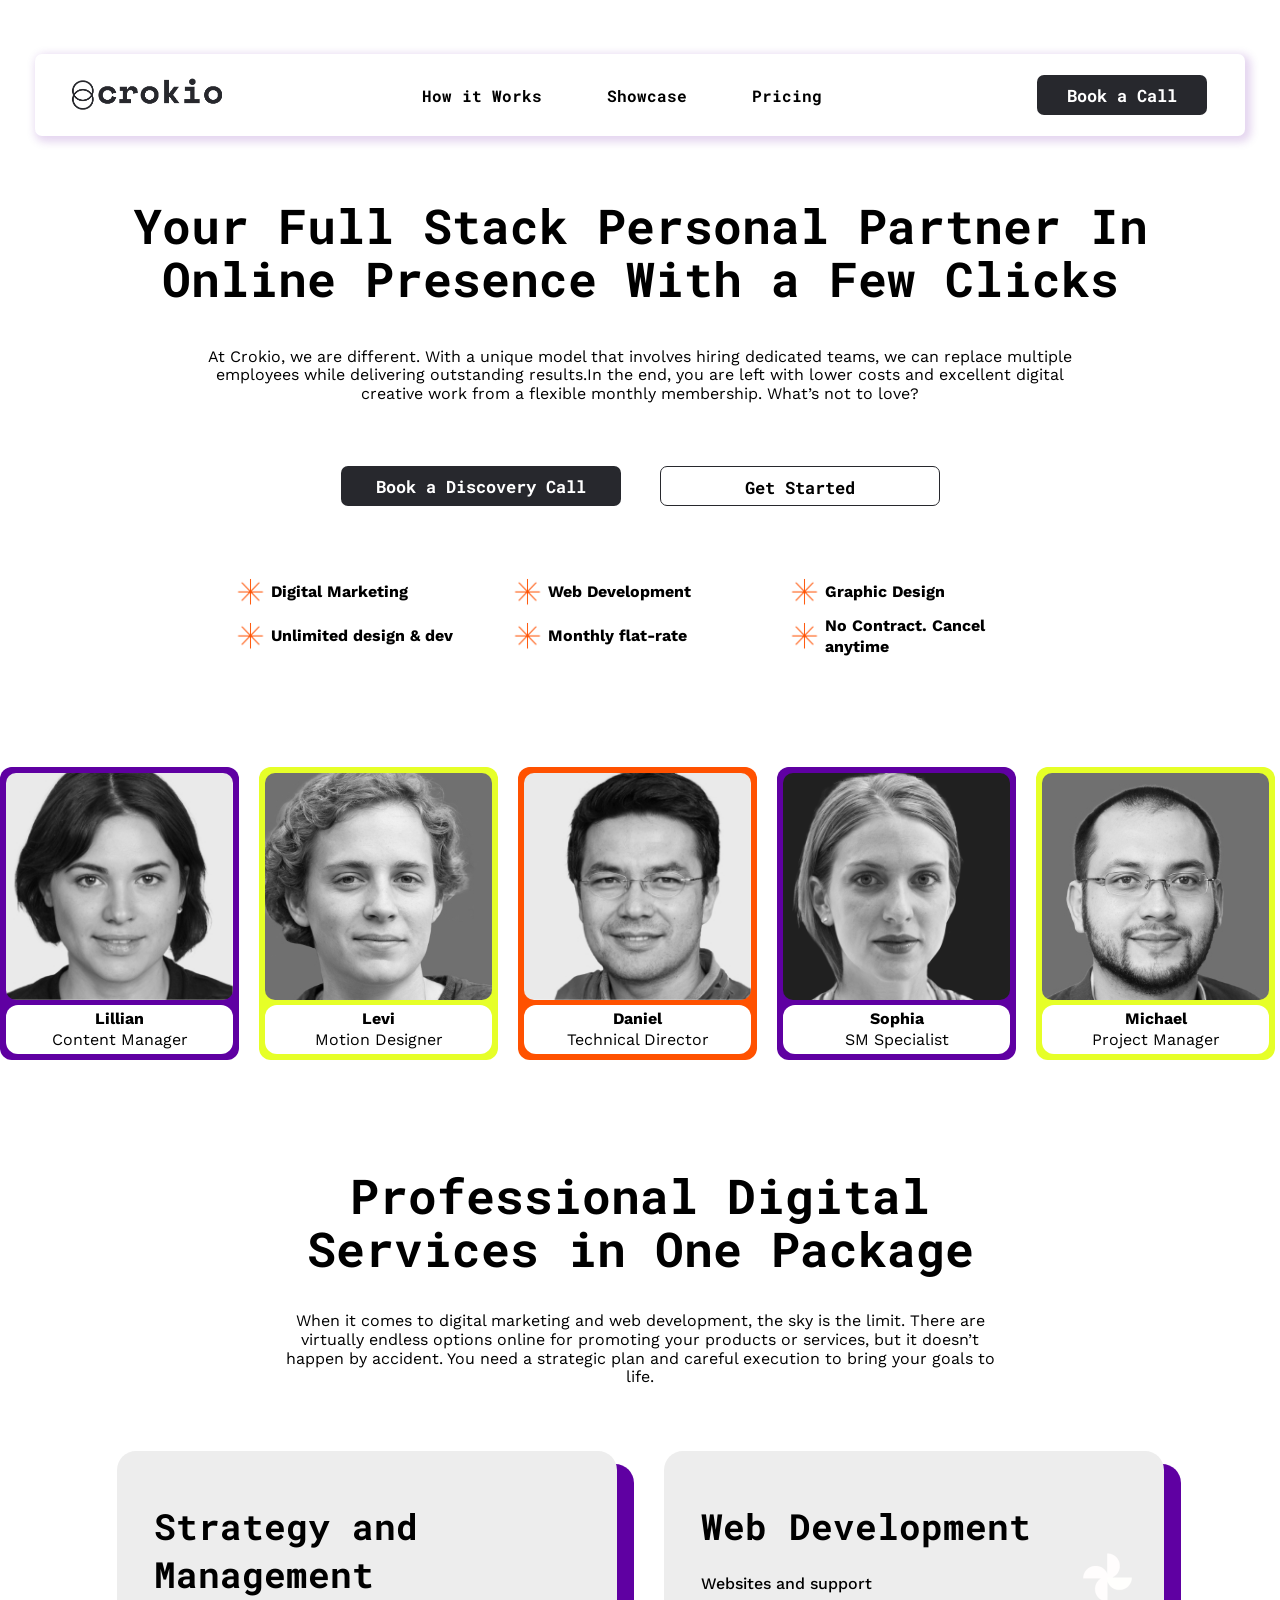
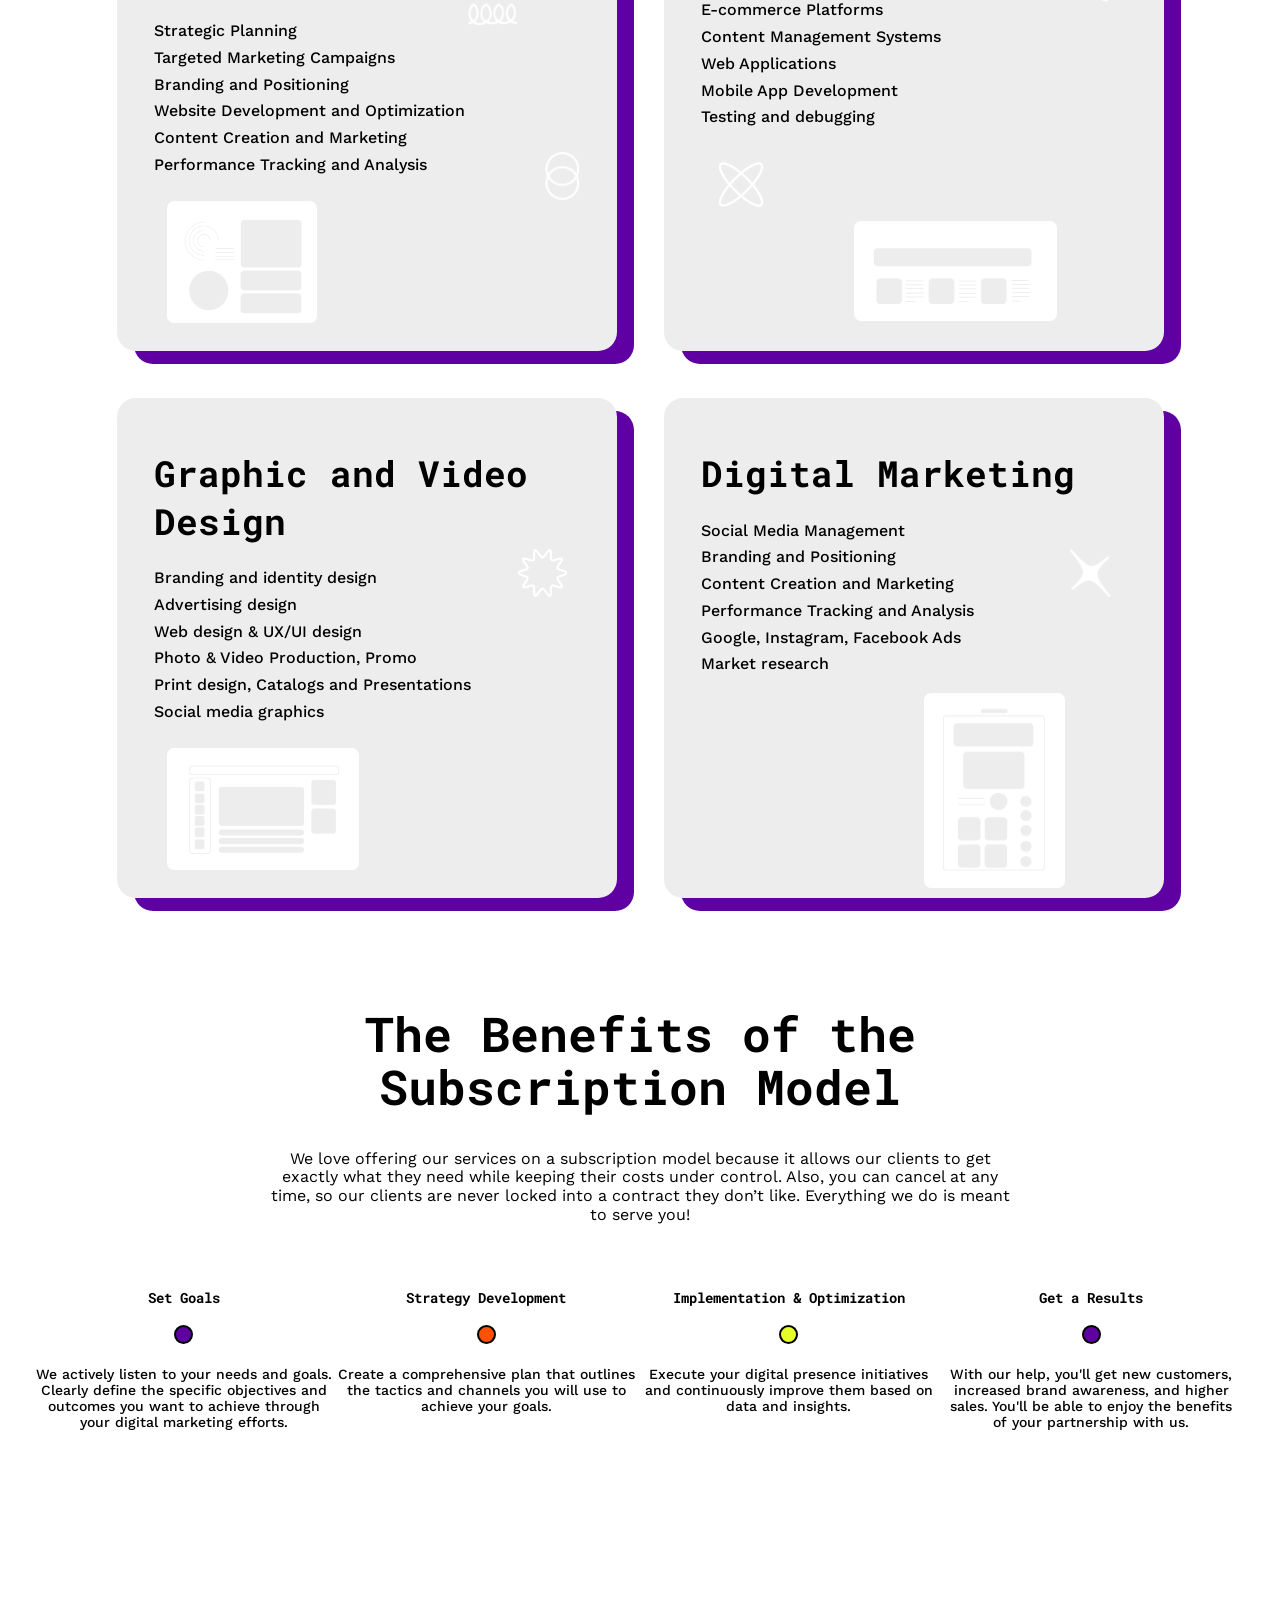
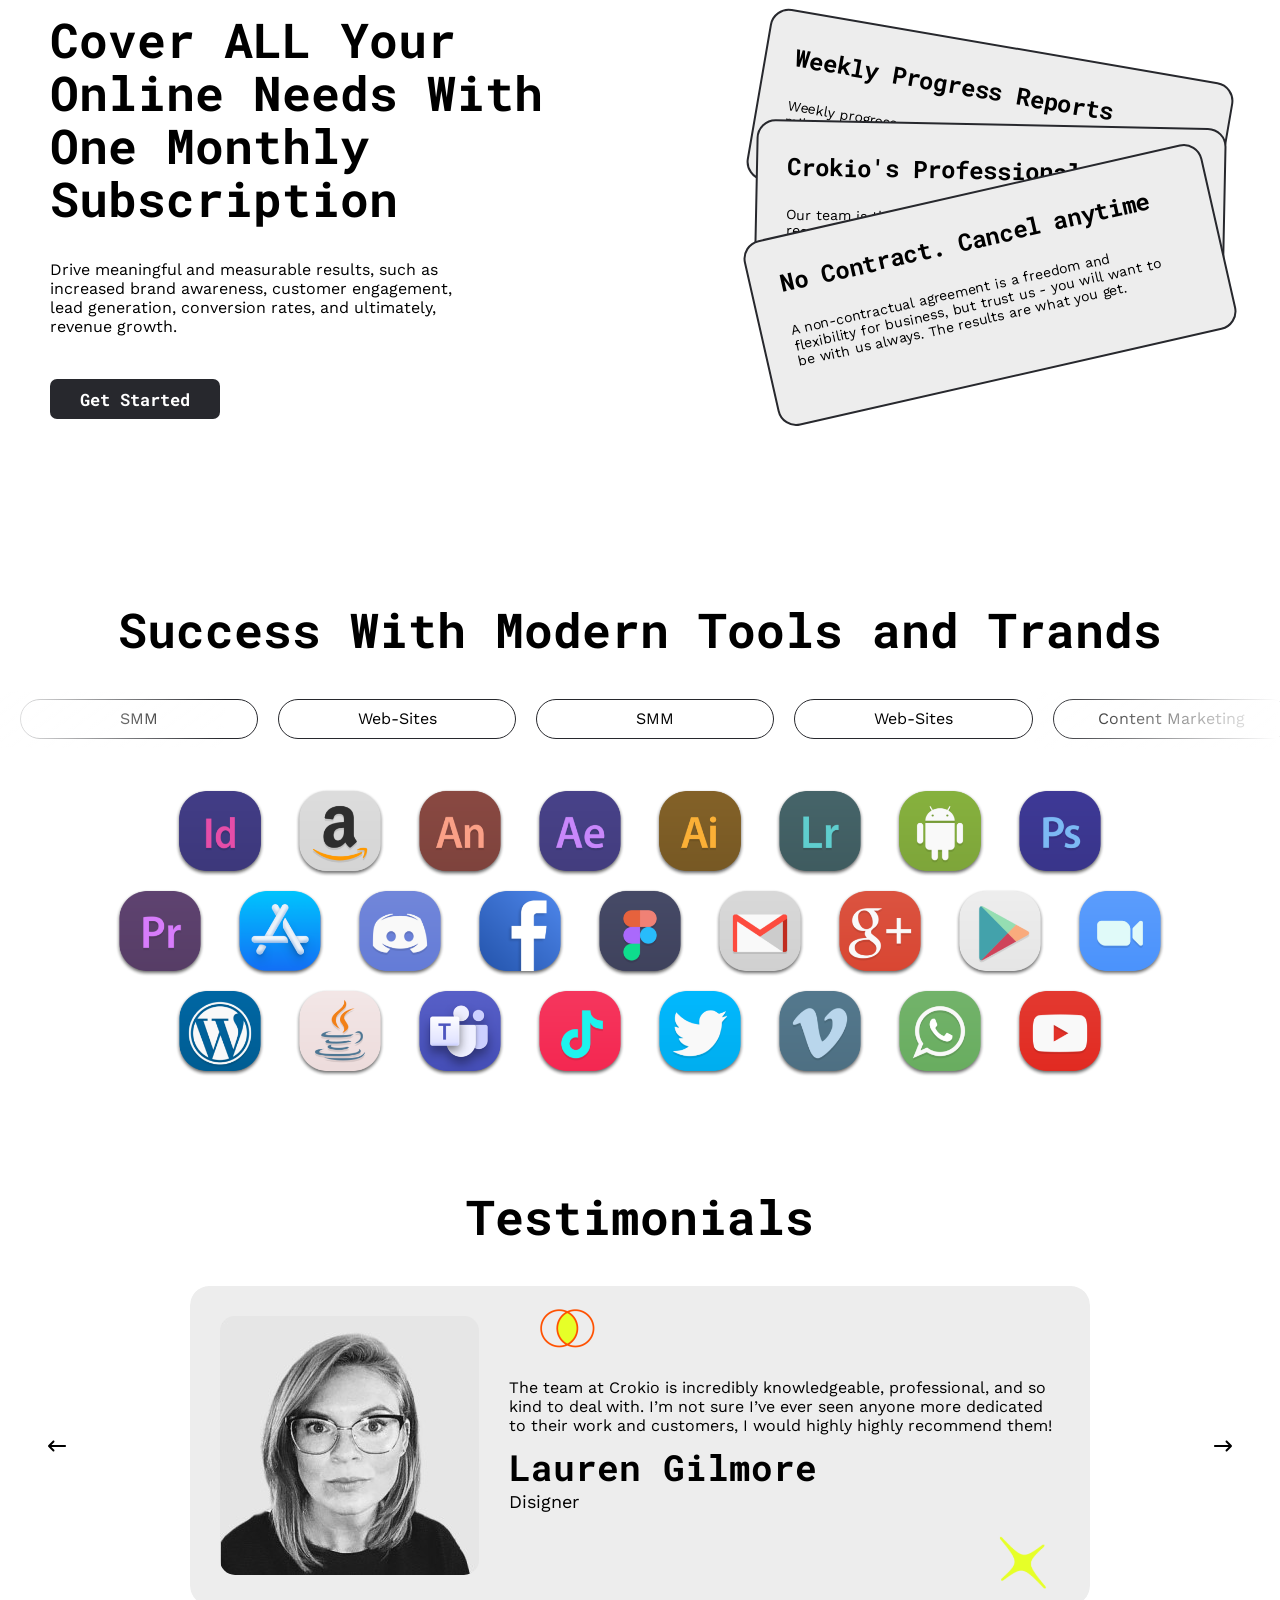
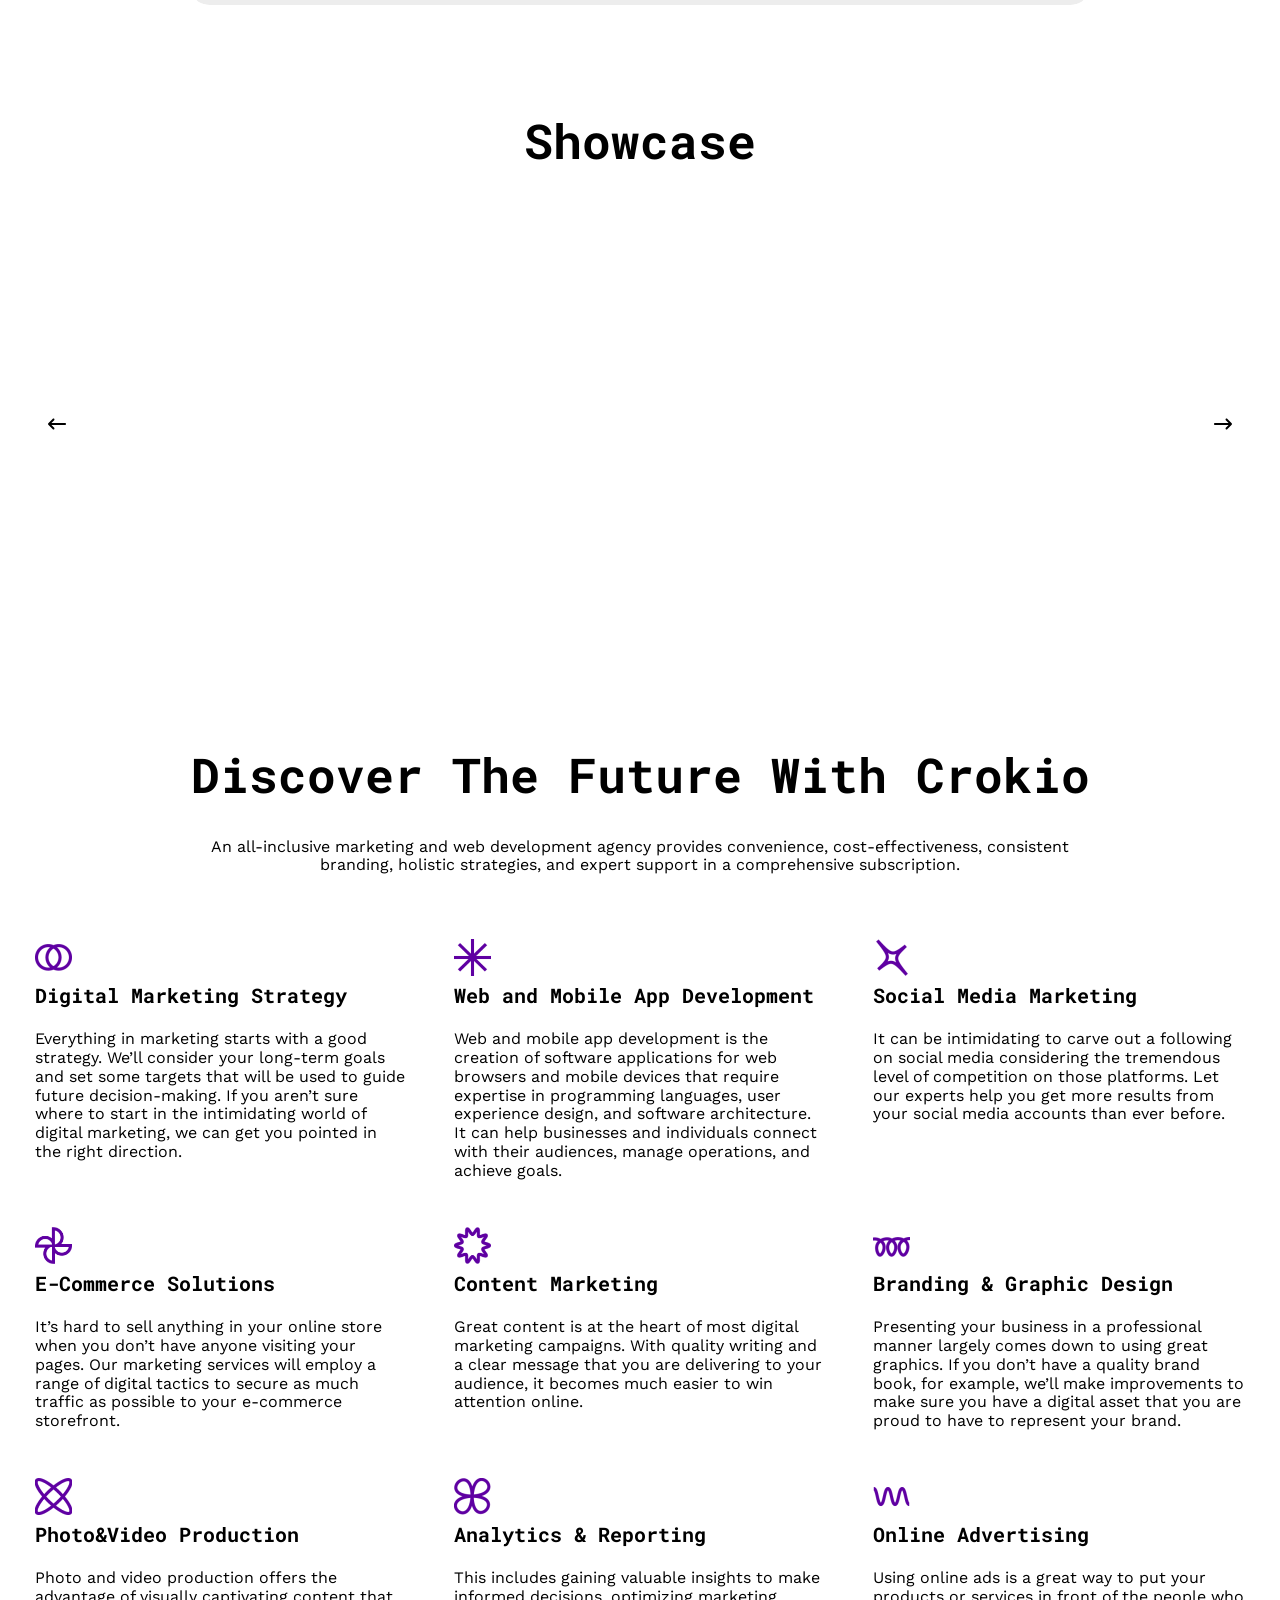
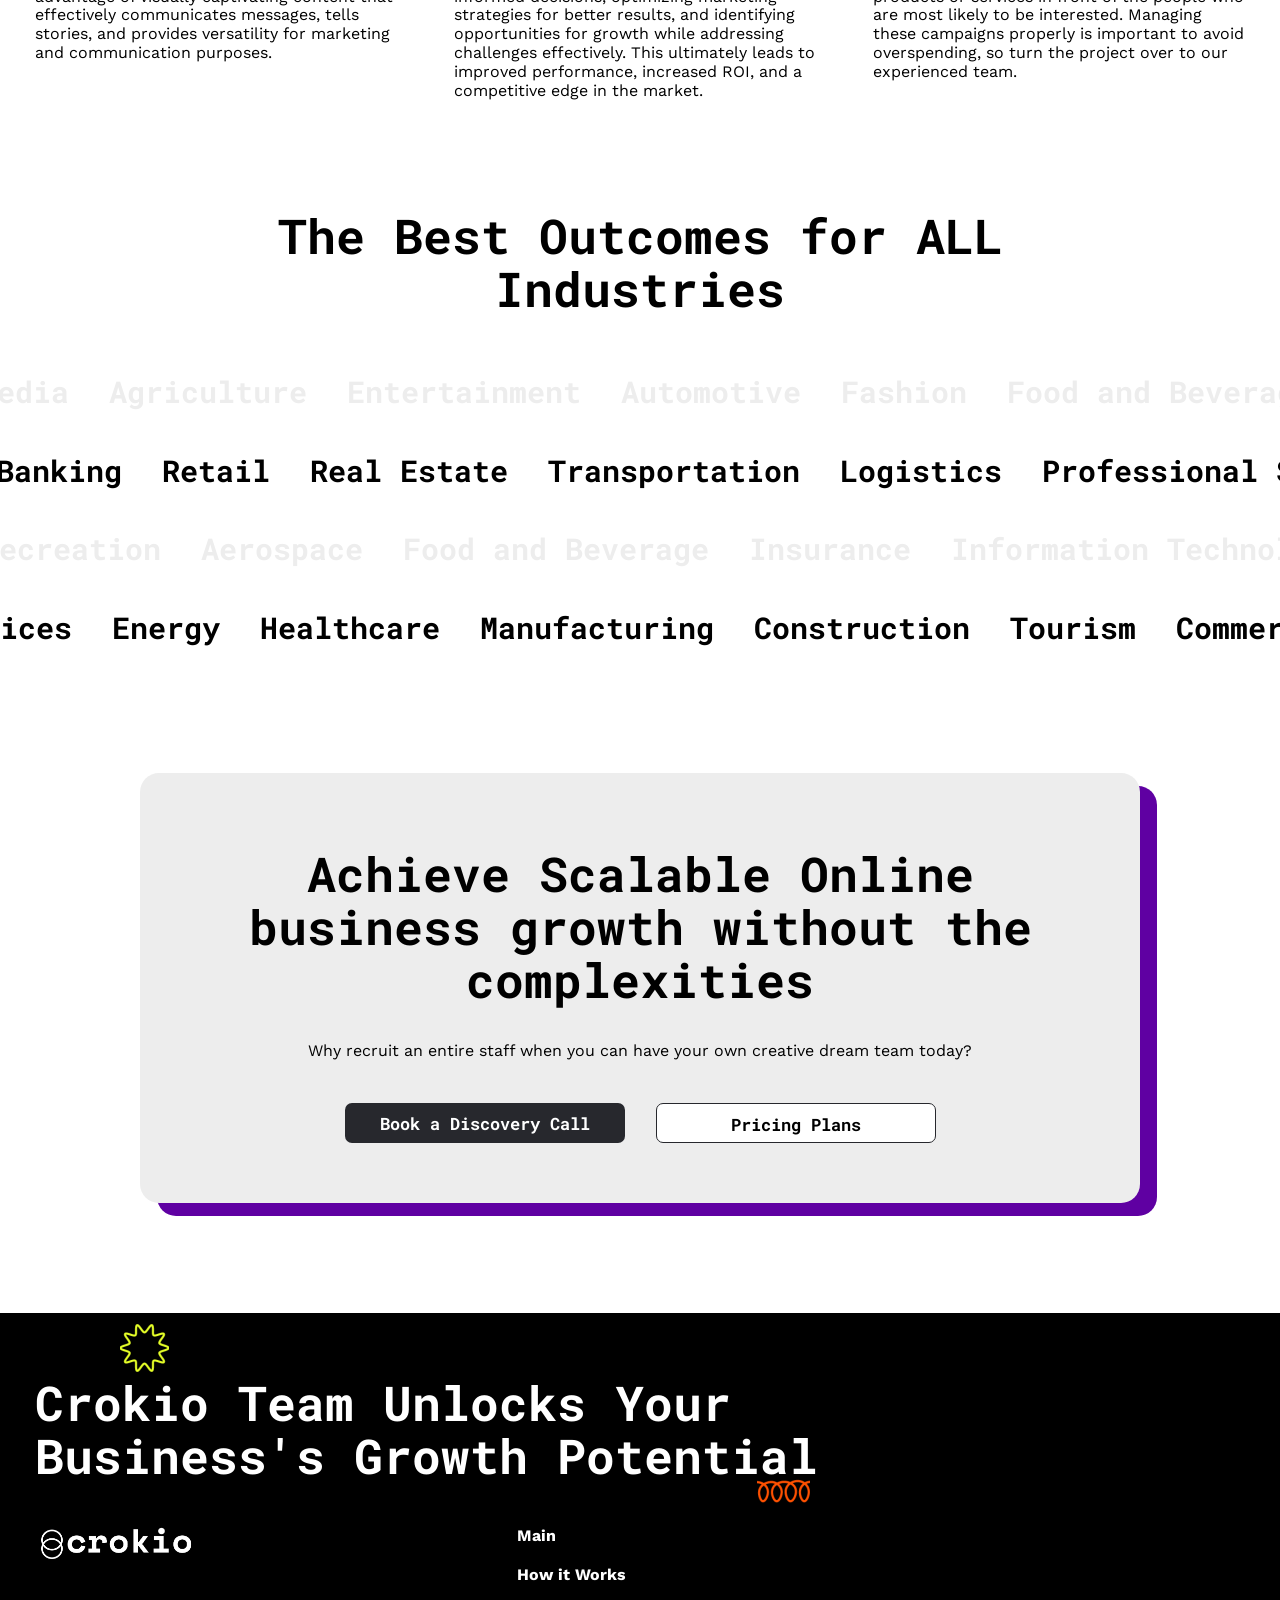
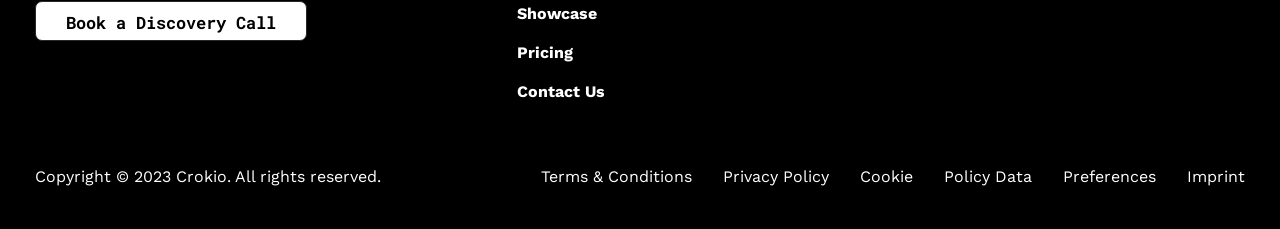
==== commit bfbb43b1: "Add files via upload" ====
--- a/index.html
+++ b/index.html
@@ -28,7 +28,7 @@
                         <div class="header__nav">
                             <ul class="header__nav-list">
                                 <li class="header__nav-item">
-                                    <a class="header__nav-link" href="works.html">How it Work</a>
+                                    <a class="header__nav-link" href="works.html">How it Works</a>
                                 </li>
                                 <li class="header__nav-item">
                                     <a class="header__nav-link" href="showcase.html">Showcase</a>
@@ -1720,7 +1720,7 @@
                                     <a href="/" class="footer__nav-link head">Main</a>
                                 </li>
                                 <li class="footer__nav-item">
-                                    <a href="#" class="footer__nav-link">How it Work</a>
+                                    <a href="#" class="footer__nav-link">How it Works</a>
                                 </li>
                                 <li class="footer__nav-item">
                                     <a href="#" class="footer__nav-link">Showcase</a>
--- a/css/main.css
+++ b/css/main.css
@@ -1012,6 +1012,10 @@
     text-align: left;
   }
 }
+#busines, #commerce, #custom {
+  z-index: 2;
+}
+
 .main__pricing {
   padding: 200px 0 72px 0;
 }
@@ -1041,6 +1045,11 @@
     box-shadow: inset 4px 3px 8px -2px rgba(39, 40, 45, 0.2);
   }
 }
+.price-btns {
+  -webkit-tap-highlight-color: rgba(255, 255, 255, 0);
+  -webkit-tap-highlight-color: transparent;
+}
+
 .card__box {
   display: flex;
   justify-content: space-between;
@@ -1191,7 +1200,6 @@
     width: 34px;
     height: 34px;
     border-radius: 50%;
-    margin-right: 25px;
     background: #EDEDED;
     box-shadow: inset 4px 3px 8px -2px rgba(39, 40, 45, 0.2);
     transition: all 0.5s;
@@ -1217,7 +1225,25 @@
   width: 100%;
 }
 
+.inclusive-wrapper {
+  position: relative;
+}
+
+.inclusive-shadow {
+  position: absolute;
+  top: 0%;
+  left: 0%;
+  width: 100%;
+  height: 100%;
+  z-index: -10;
+  background: linear-gradient(135deg, rgb(255, 81, 0), rgb(95, 0, 162));
+  filter: blur(40px);
+  border-radius: 12px;
+  opacity: 0.8;
+}
+
 .inclusive__box {
+  position: relative;
   padding: 32px 42px 70px 42px;
   background-color: #F5F5F5;
   border-radius: 12px;
@@ -1229,32 +1255,6 @@
   position: relative;
   display: none;
   position: relative;
-}
-.inclusive__box::before {
-  z-index: -5;
-  content: "";
-  position: absolute;
-  inset: -5px;
-  transform: translate3d(0px, 0px, 0px);
-  background: #6E00A2;
-  mix-blend-mode: color-dodge;
-  filter: blur(32.5px);
-  border-radius: 19px;
-  filter: blur(20px);
-  opacity: 0.5;
-}
-.inclusive__box::after {
-  z-index: -6;
-  content: "";
-  position: absolute;
-  inset: -5px;
-  transform: translate3d(0px, 0px, 0px);
-  background: #FF5100;
-  mix-blend-mode: color-dodge;
-  filter: blur(38px);
-  border-radius: 19px;
-  filter: blur(45px);
-  opacity: 0.4;
 }
 .inclusive__box-content {
   margin-right: 65px;
@@ -1427,6 +1427,10 @@
 }
 .inclusive__btns:hover {
   color: #000000;
+}
+
+.inclusive__buttons {
+  width: 320px;
 }
 
 @media (max-width: 1250px) {
@@ -1535,20 +1539,20 @@
   }
   .inclusive__button {
     white-space: nowrap;
-    width: 300px;
+    width: 320px;
   }
   .inclusive__buttons {
     white-space: nowrap;
-    width: 300px;
+    width: 320px;
   }
   .inclusive__btn {
     margin-top: 18px;
-    width: 350px;
+    width: 320px;
     white-space: nowrap;
   }
   .inclusive__btns {
     margin-top: 18px;
-    width: 350px;
+    width: 320px;
     white-space: nowrap;
   }
 }
@@ -1865,6 +1869,11 @@
   }
   .grow__acc:last-child {
     margin: 0 0 0 0;
+  }
+}
+@media (max-width: 830px) {
+  .main__grow {
+    padding: 60px 0 180px 0;
   }
 }
 @media (max-width: 650px) {
@@ -3663,7 +3672,7 @@
 
 .qoutcomes__scroll {
   margin-top: 10px;
-  margin-left: -700px;
+  margin-left: -5000px;
   display: flex;
   align-items: center;
   width: 5021px;
@@ -3817,15 +3826,6 @@
   padding: 200px 0 110px 0;
 }
 
-.meet__heading-title {
-  max-width: 850px;
-  margin-bottom: 46px;
-}
-.meet__heading-tittle {
-  text-align: center;
-  margin-bottom: 36px;
-}
-
 .meet__calendar {
   position: relative;
 }
@@ -3837,17 +3837,6 @@
   height: 43px;
 }
 .meet__calendar-img img {
-  width: 43px;
-  height: 43px;
-}
-.meet__calendar-imgs {
-  position: absolute;
-  bottom: 50px;
-  right: 250px;
-  width: 43px;
-  height: 43px;
-}
-.meet__calendar-imgs img {
   width: 43px;
   height: 43px;
 }
@@ -3933,6 +3922,10 @@
 
 .footer__buttons-box {
   margin-top: 76px;
+}
+
+.footer__button {
+  color: #000;
 }
 
 .footer__nav {
@@ -4004,7 +3997,7 @@
 @media (max-width: 700px) {
   .footer-ill {
     position: absolute;
-    top: 120px;
+    top: 180px;
     right: 70px;
     width: 53px;
     height: 53px;
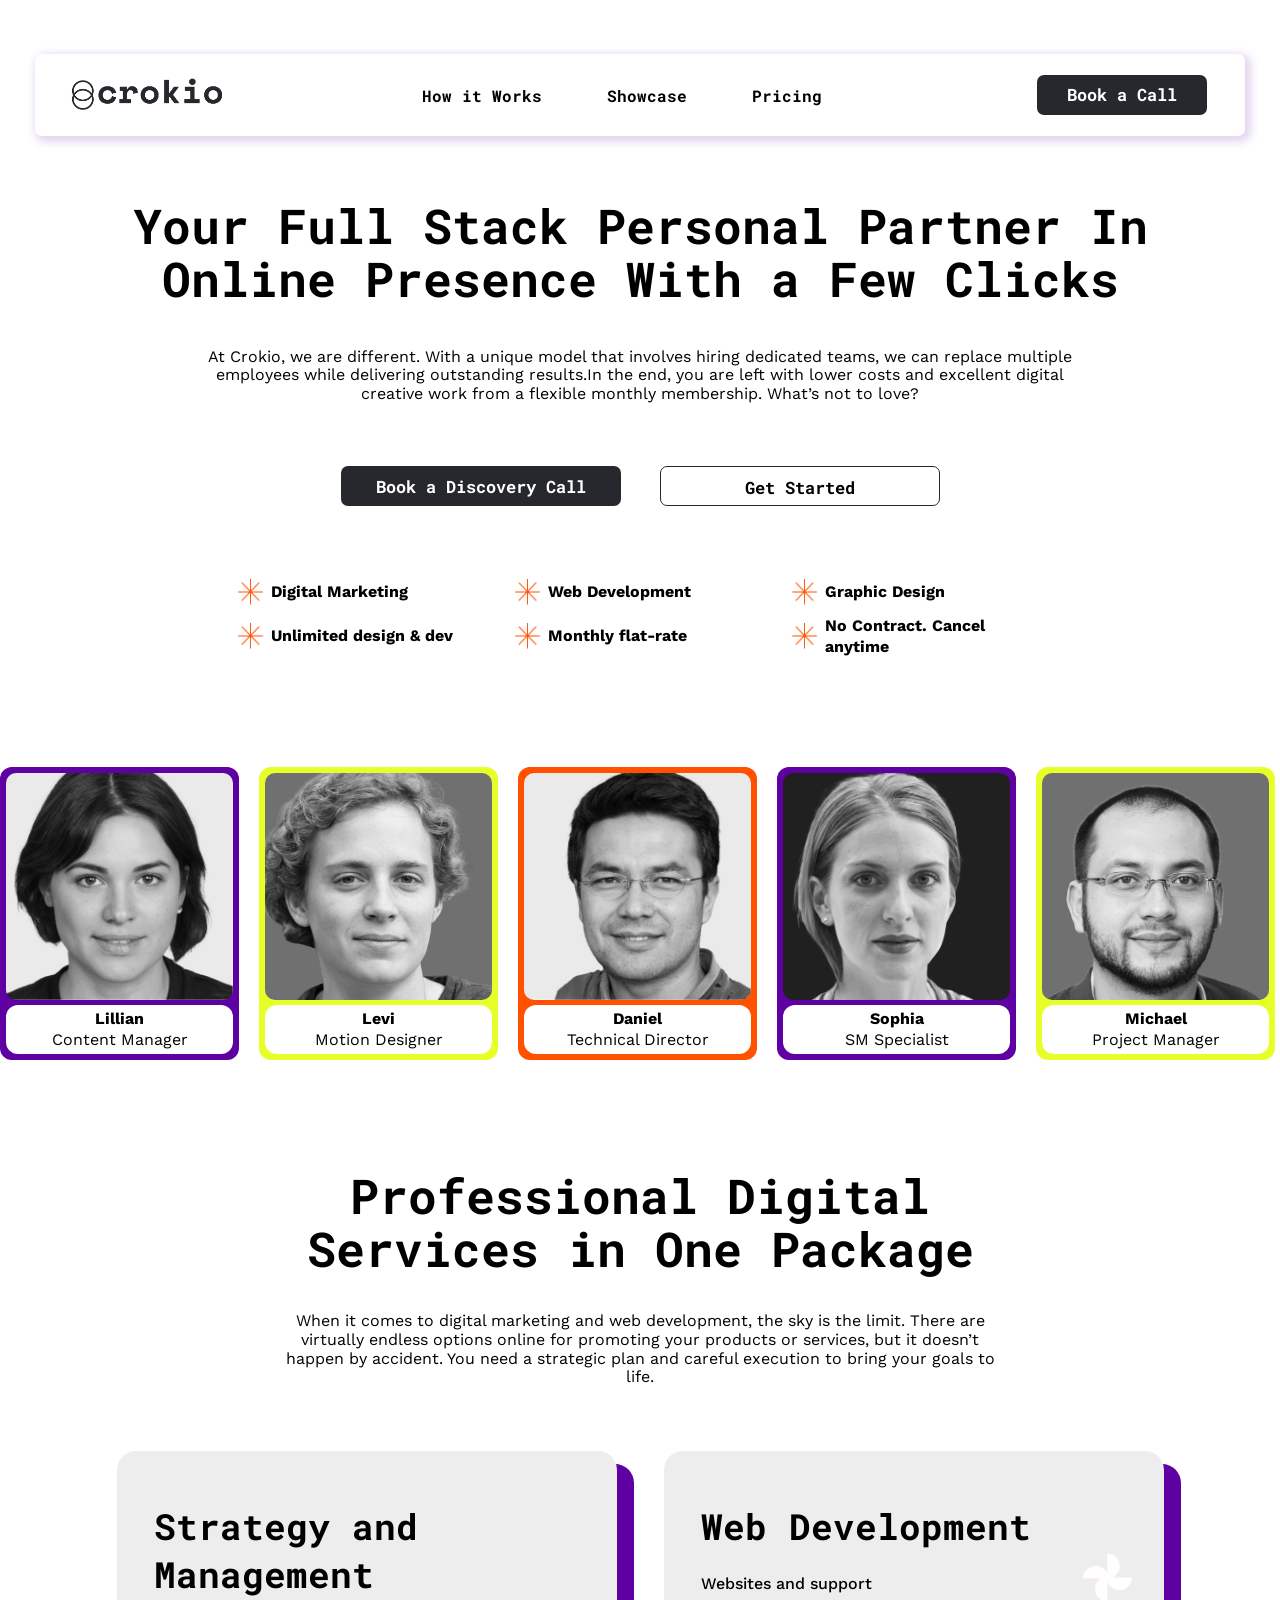
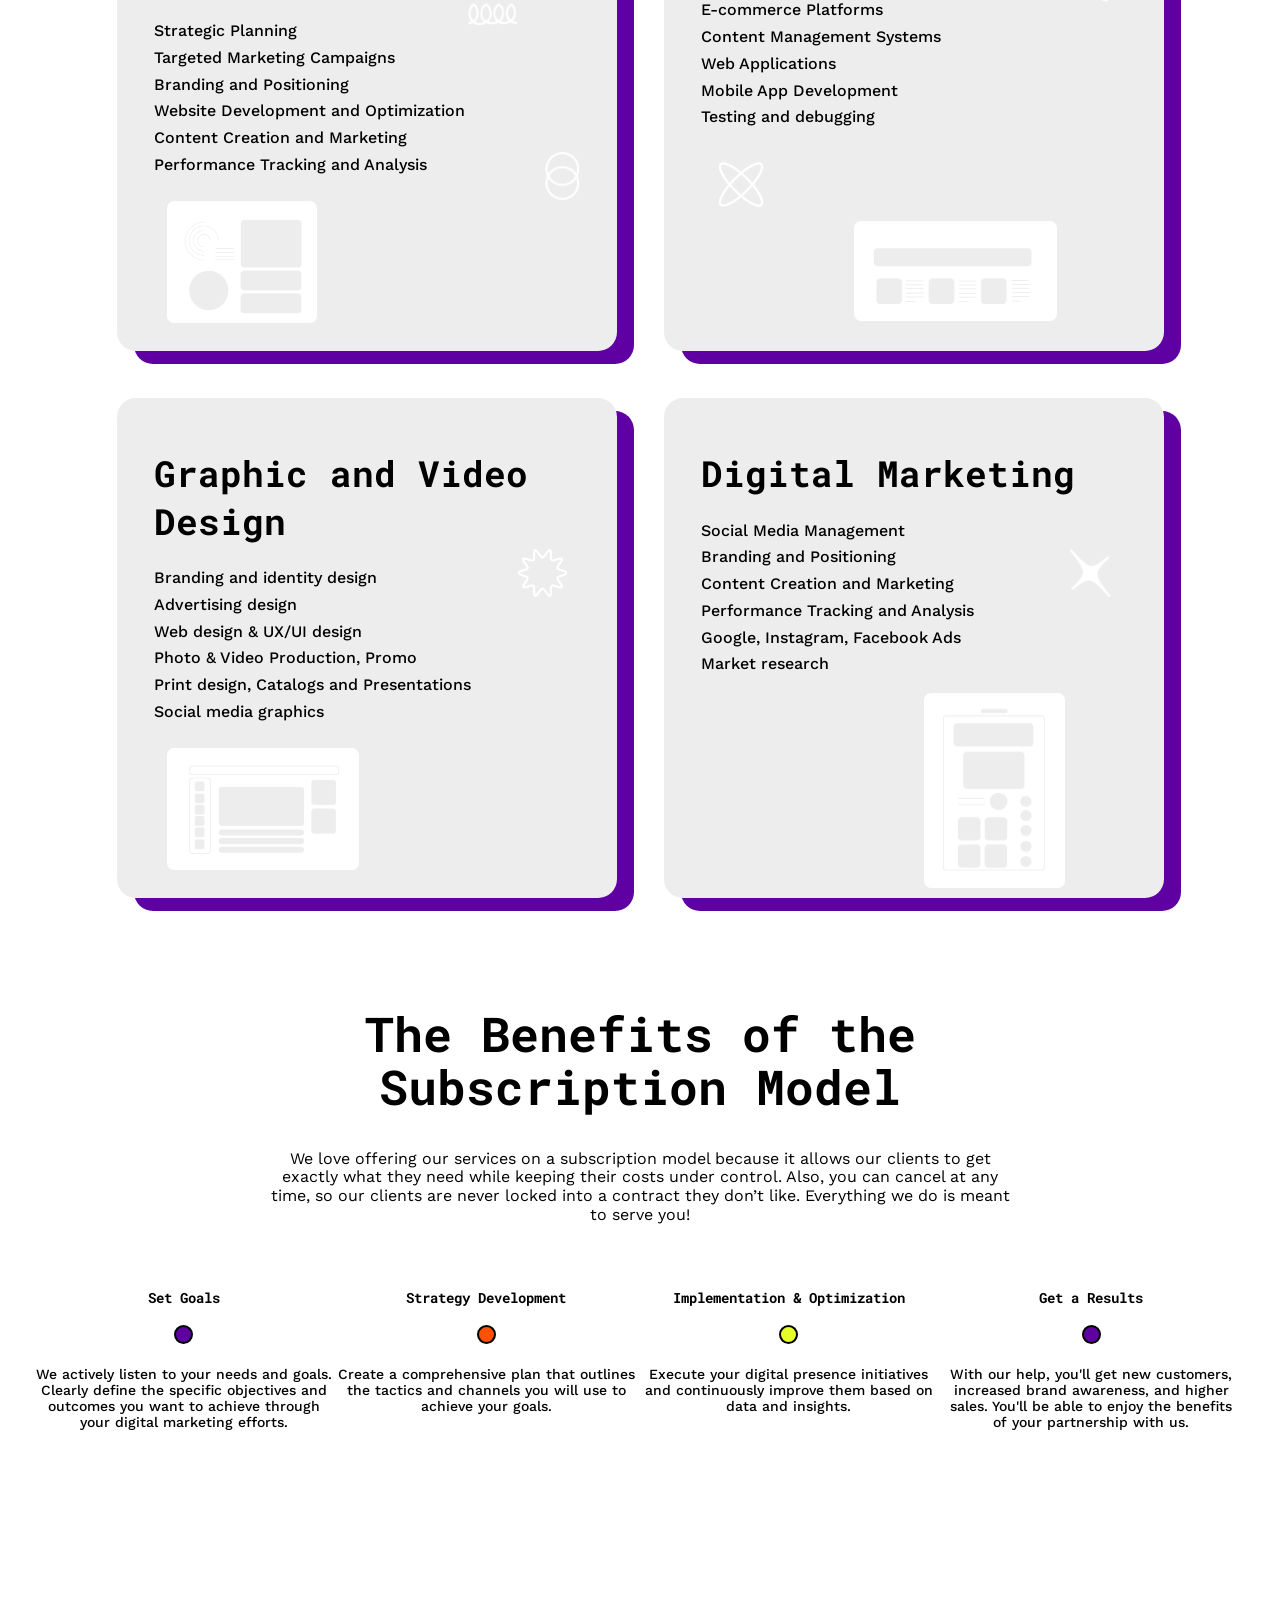
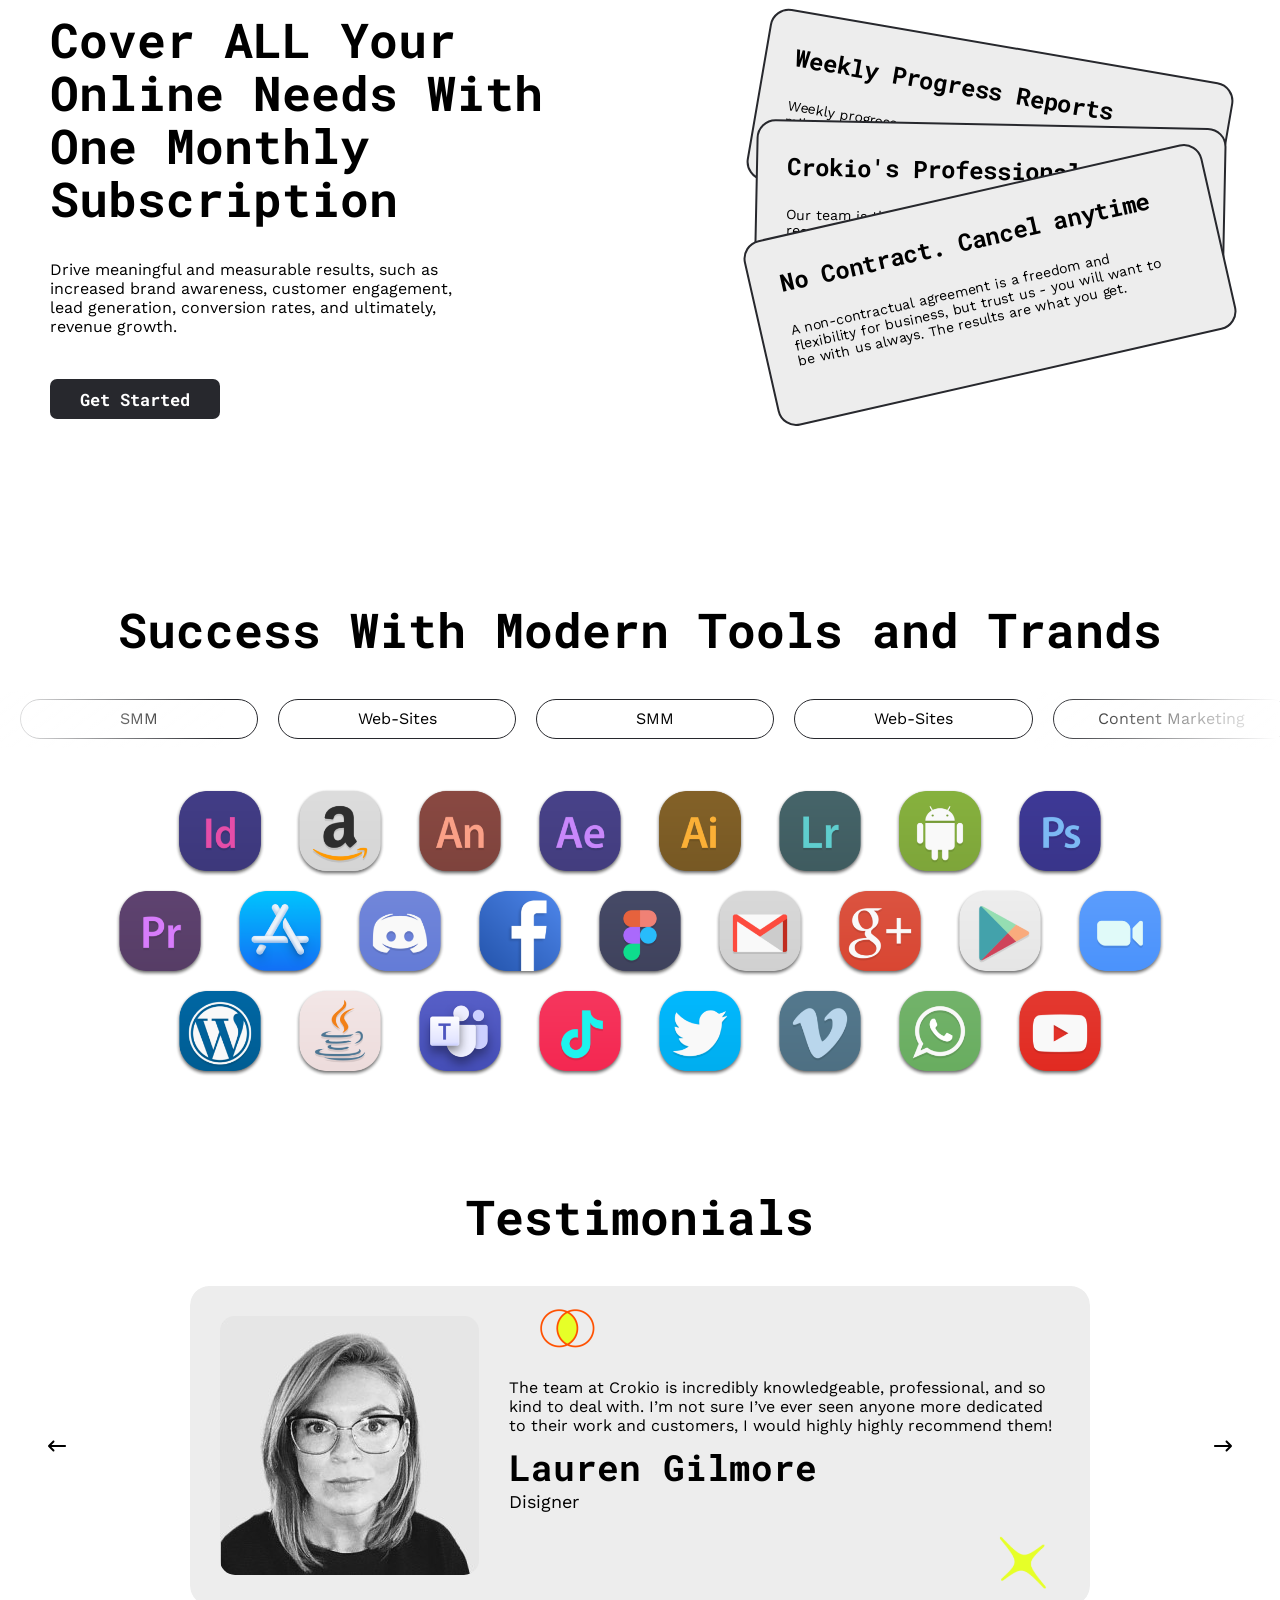
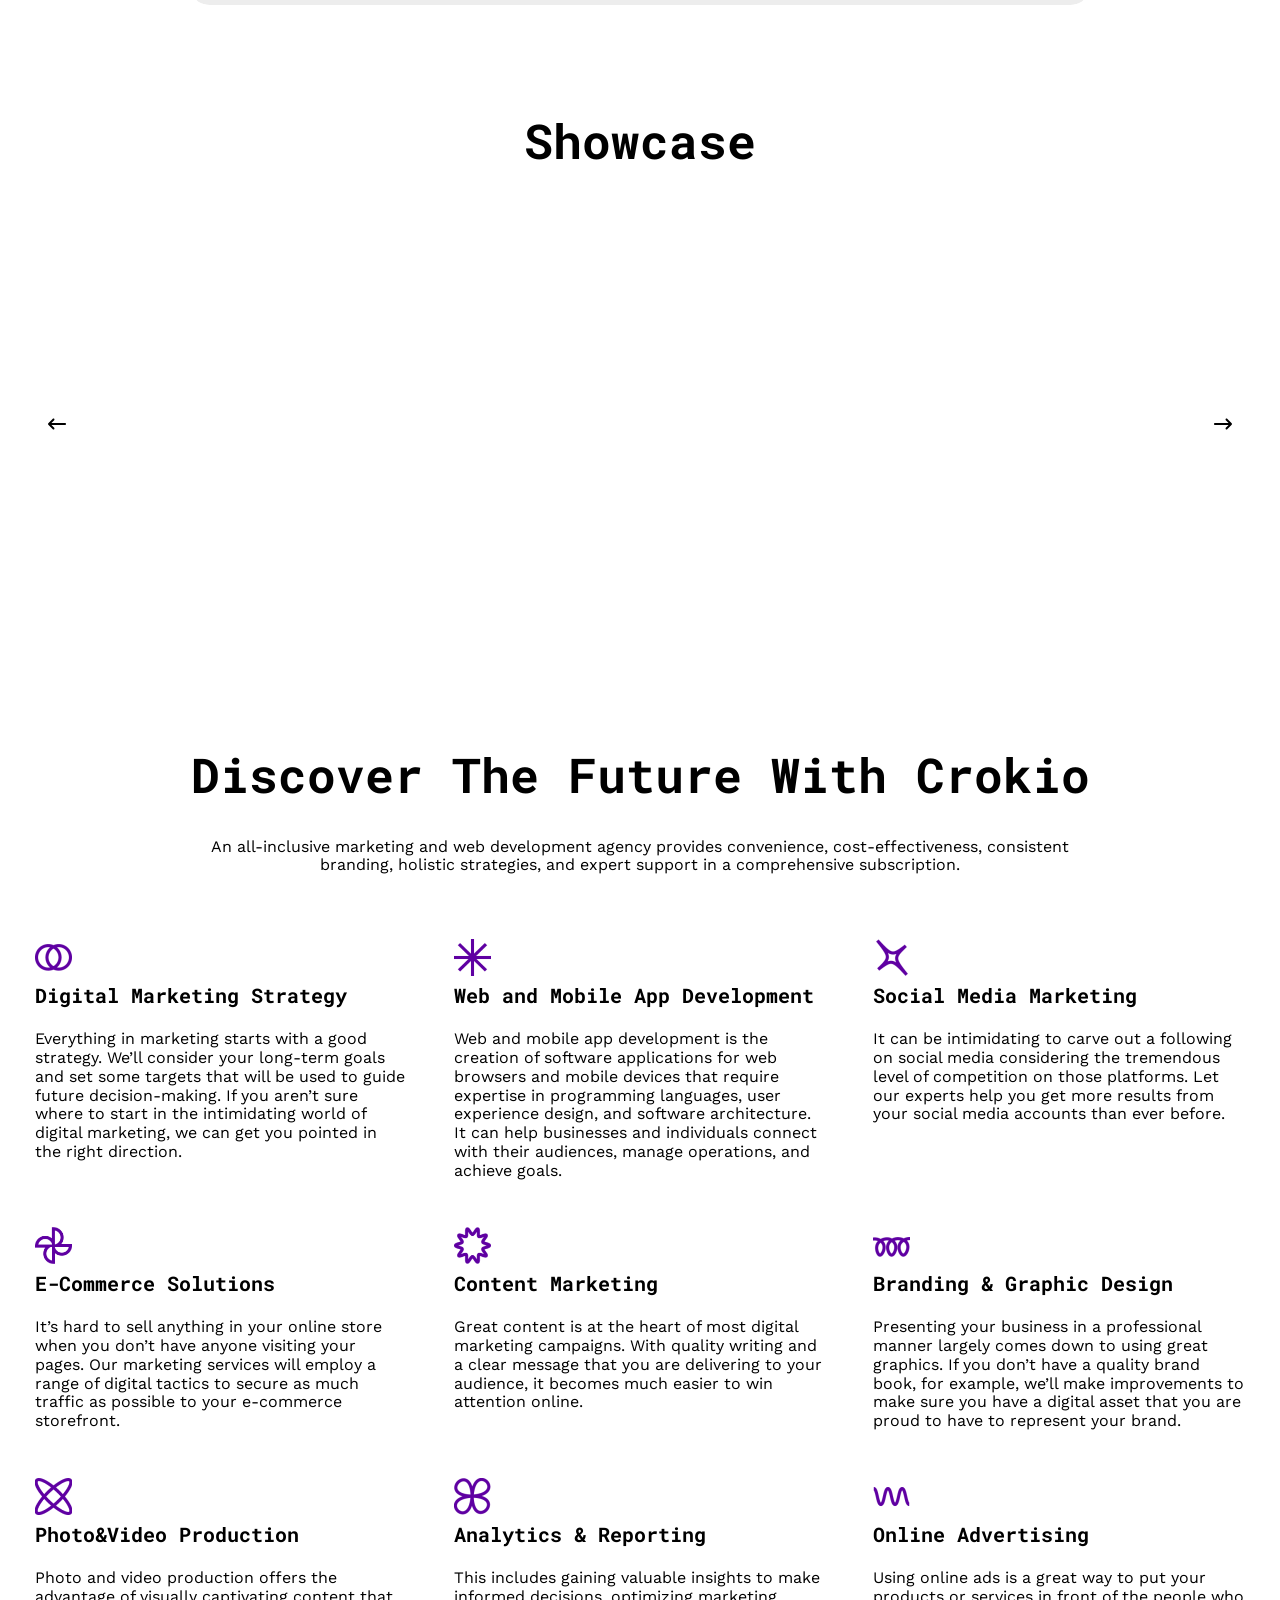
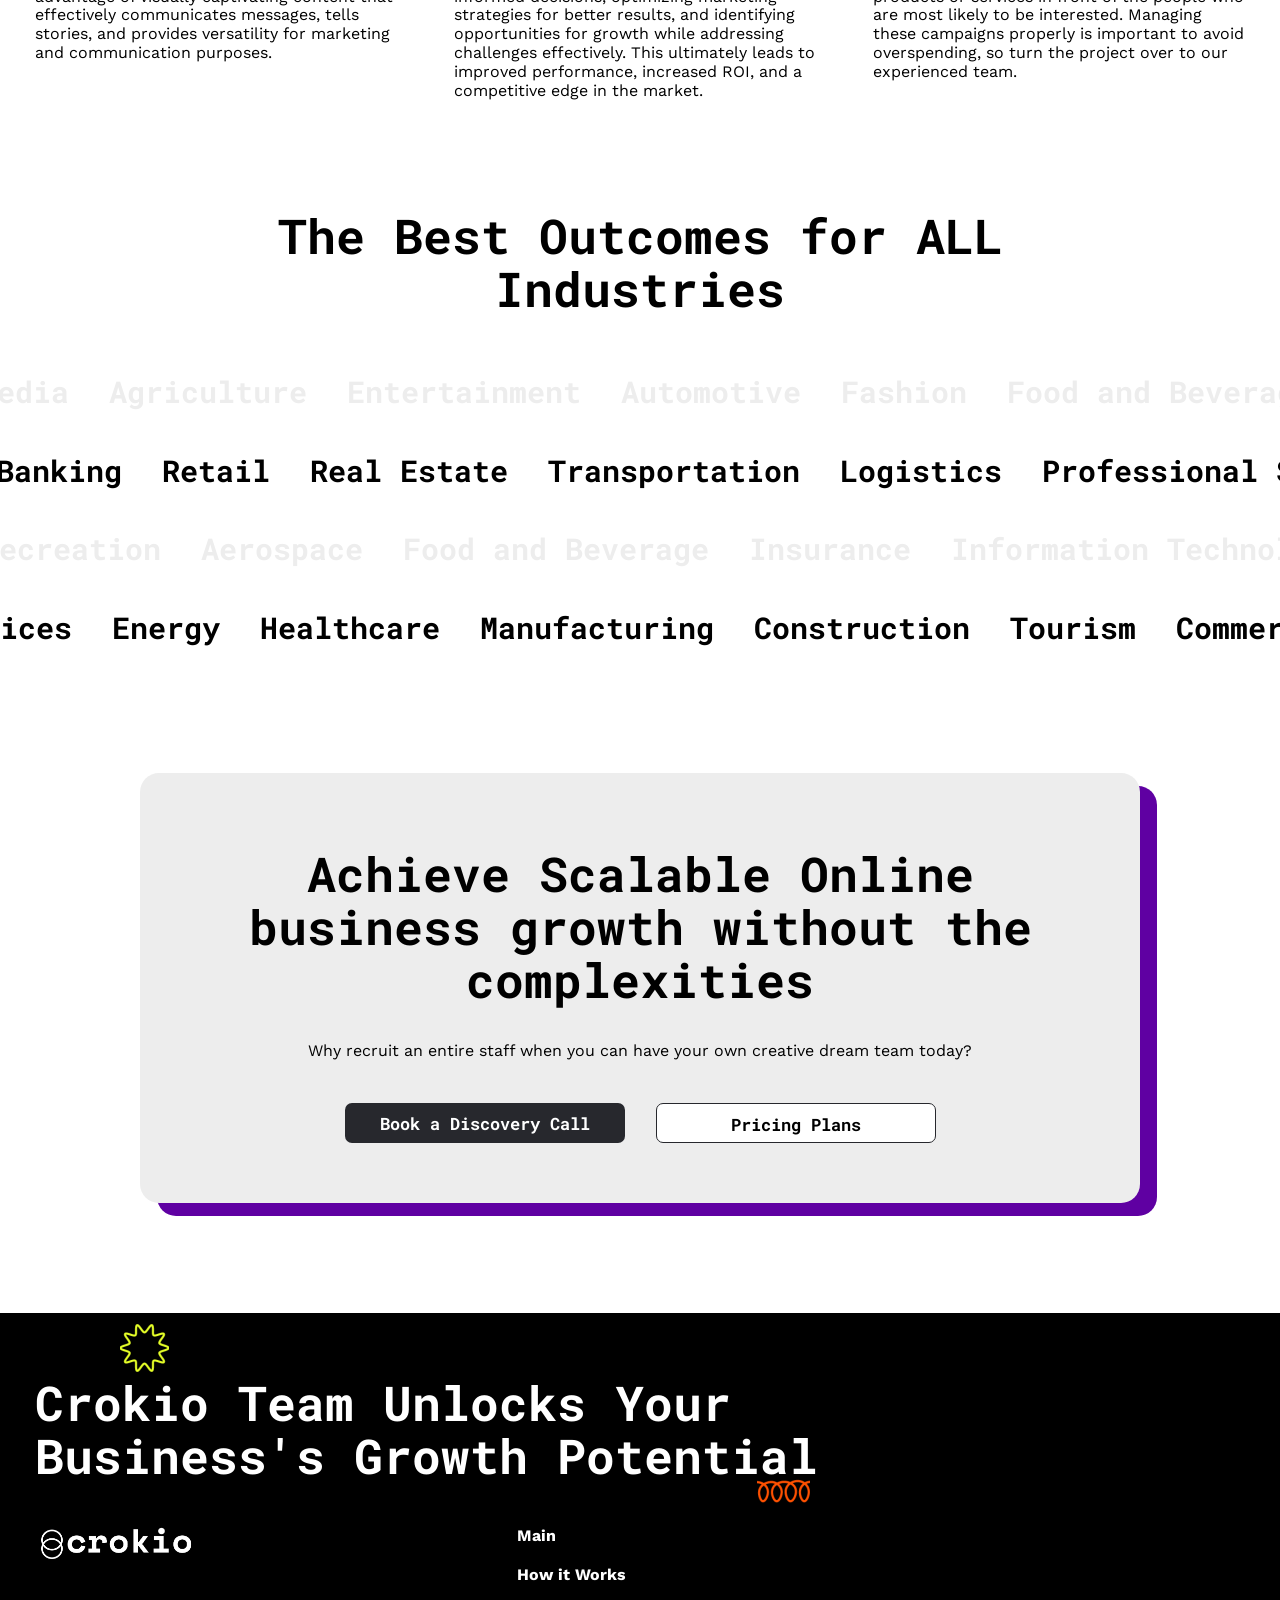
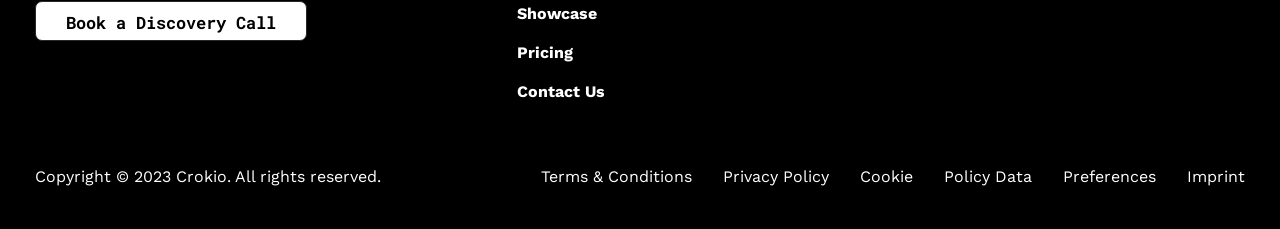
==== commit 85ceb55e: "Add files via upload" ====
--- a/index.html
+++ b/index.html
@@ -16,6 +16,10 @@
 </head>
 <body>
     <div class="wrapper">
+        <div class="calendly" id="calendly">
+            <div class="calendly-inline-widget" data-url="https://calendly.com/crokio" id="modal"></div>
+            <span class="calendly-close">X</span>
+        </div>
         <header class="header panel" data-color="white">
             <div class="header__top">
                 <div class="container">
@@ -37,7 +41,7 @@
                                     <a class="header__nav-link" href="pricing.html">Pricing</a>
                                 </li>
                             </ul>
-                            <button class="header__nav-button button" onclick="document.location='call.html'">Book a Call</button>
+                            <a class="header__nav-button button call" href="#">Book a Call</a>
                         </div>
                     </div>
                 </div>
@@ -1764,6 +1768,7 @@
         </footer>
     </div>
     <script src="https://code.jquery.com/jquery-3.7.0.min.js"></script>
+    <script type="text/javascript" src="https://assets.calendly.com/assets/external/widget.js" async></script>
     <script src="js/slick.min.js"></script>
     <script src="js/script.js"></script>
 </body>
--- a/css/main.css
+++ b/css/main.css
@@ -1048,6 +1048,7 @@
 .price-btns {
   -webkit-tap-highlight-color: rgba(255, 255, 255, 0);
   -webkit-tap-highlight-color: transparent;
+  scroll-behavior: smooth;
 }
 
 .card__box {
@@ -1607,6 +1608,7 @@
     margin: 0 auto;
   }
   .inclusive__acc-btn {
+    color: #000;
     margin-bottom: 38px;
   }
   .acc-sec {
@@ -1707,6 +1709,9 @@
   }
   .inclusive__acc-item {
     font-size: 13px;
+  }
+  .inclusive__box {
+    max-width: 320px;
   }
 }
 @media (max-width: 390px) {
@@ -3822,25 +3827,59 @@
     margin: 0 0 20px 0;
   }
 }
-.main__meet {
-  padding: 200px 0 110px 0;
-}
-
-.meet__calendar {
+.calendly {
   position: relative;
-}
-.meet__calendar-img {
-  position: absolute;
-  top: 90px;
-  left: 530px;
-  width: 43px;
-  height: 43px;
-}
-.meet__calendar-img img {
-  width: 43px;
-  height: 43px;
-}
-
+  display: none;
+  transform: translate(-120%, 120%);
+  transition: all 0.5s;
+}
+
+.calendly--open {
+  display: block;
+  position: fixed;
+  transform: translate(0%, 0%);
+  z-index: 200;
+  background-color: rgba(0, 0, 0, 0.4);
+}
+
+#modal {
+  display: block;
+  position: absolute;
+  z-index: 200;
+  left: 0;
+  top: 0;
+  width: 100vw;
+  height: 100vh;
+  overflow: auto;
+  background-color: rgba(0, 0, 0, 0.4);
+}
+
+.calendly-close {
+  cursor: pointer;
+  font-weight: 500;
+  font-size: 20px;
+  position: absolute;
+  top: 30px;
+  left: 92%;
+  transform: translateX(-92%);
+  z-index: 210;
+  background: #fff;
+  height: 30px;
+  width: 30px;
+  border-radius: 50px;
+  display: flex;
+  justify-content: center;
+  align-items: center;
+}
+
+@media (max-width: 649px) {
+  .calendly-close {
+    top: 10px;
+    left: 92%;
+    transform: translateX(-92%);
+    z-index: 300;
+  }
+}
 .footer {
   padding: 64px 0 42px 0;
   background-color: #000;
